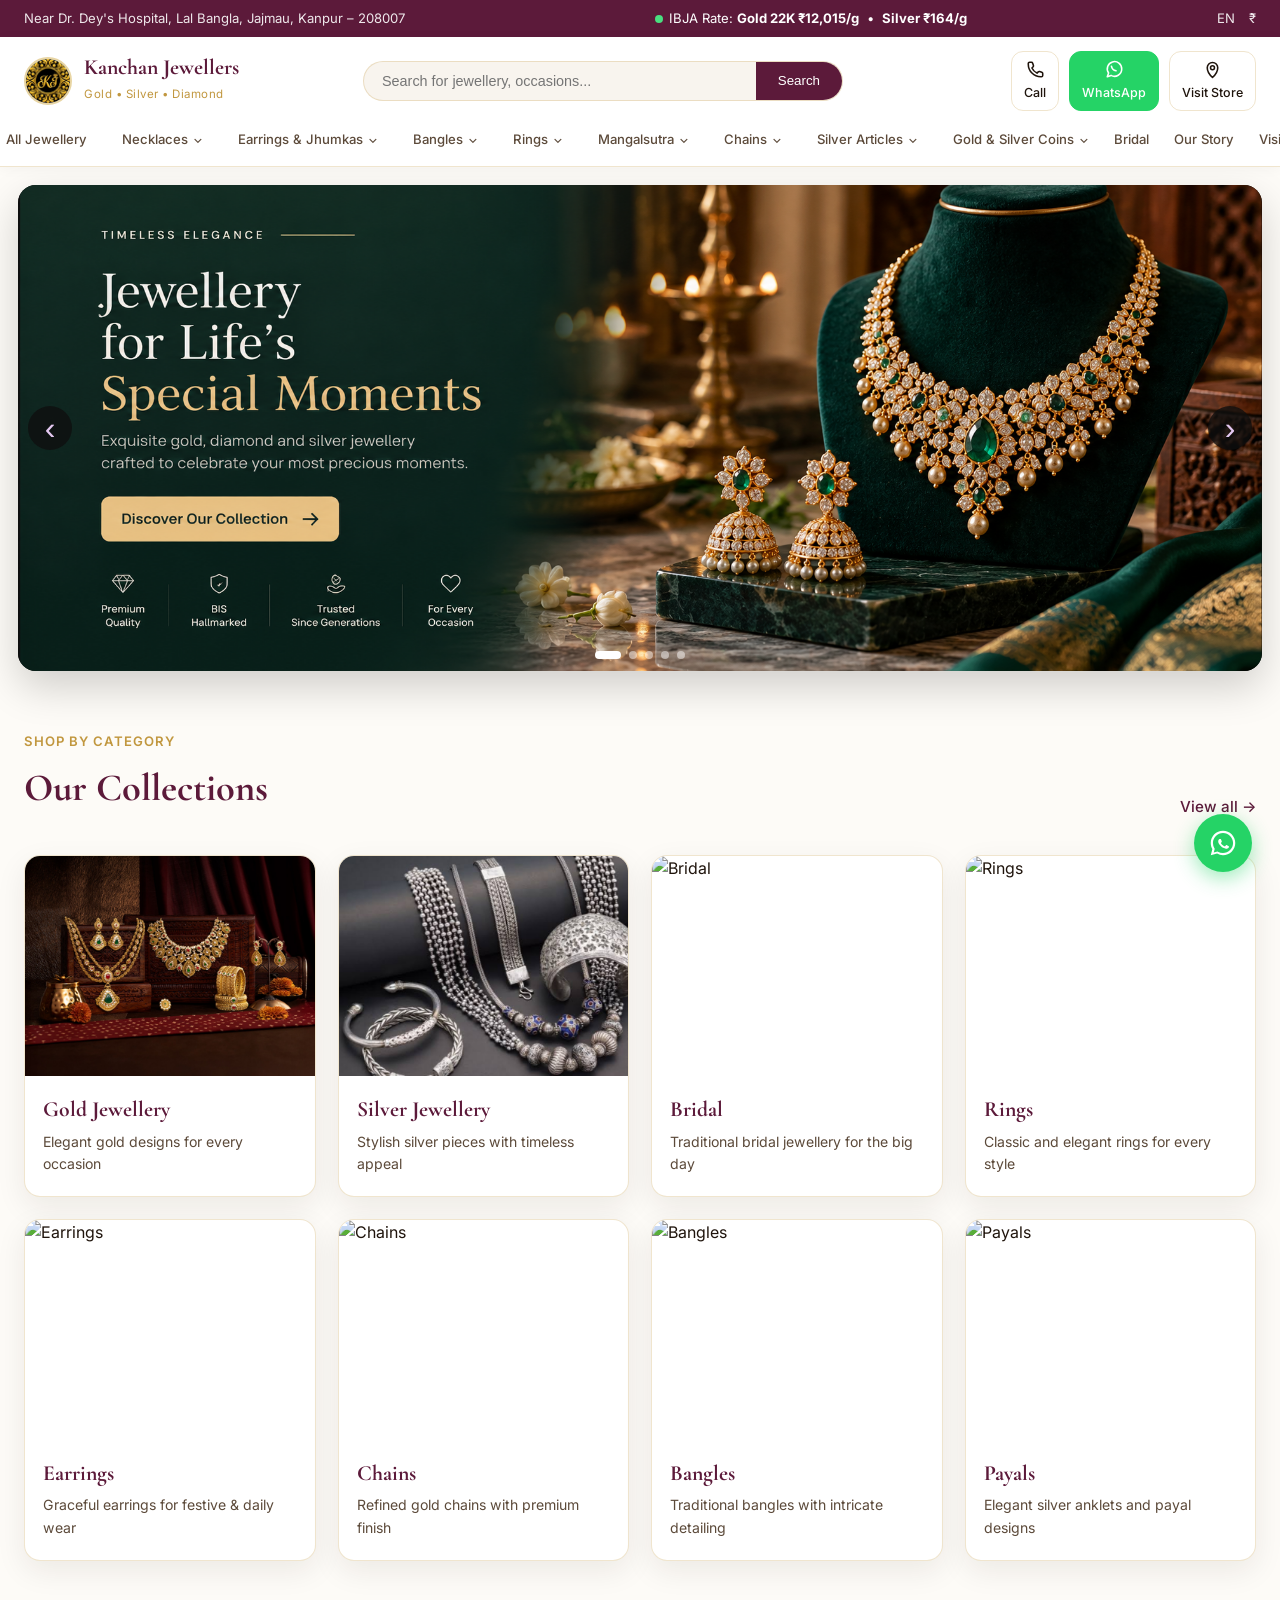
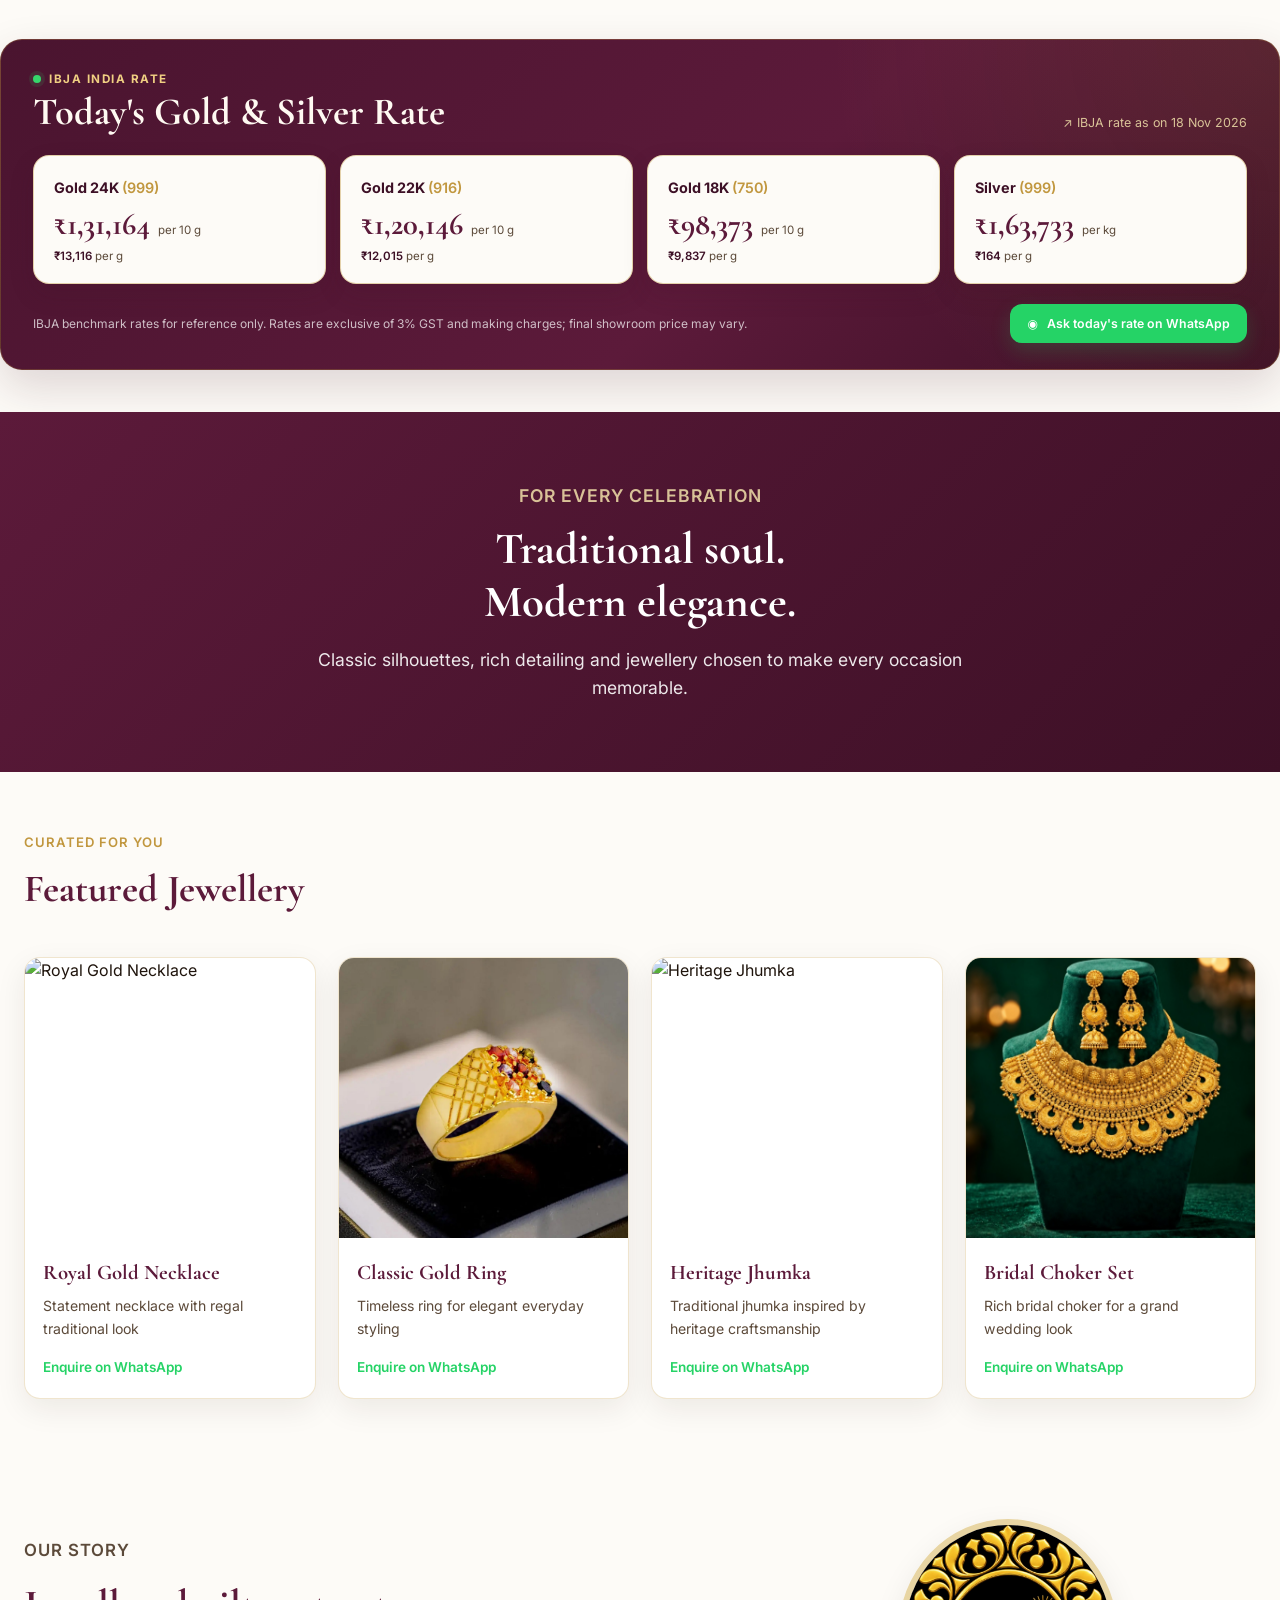
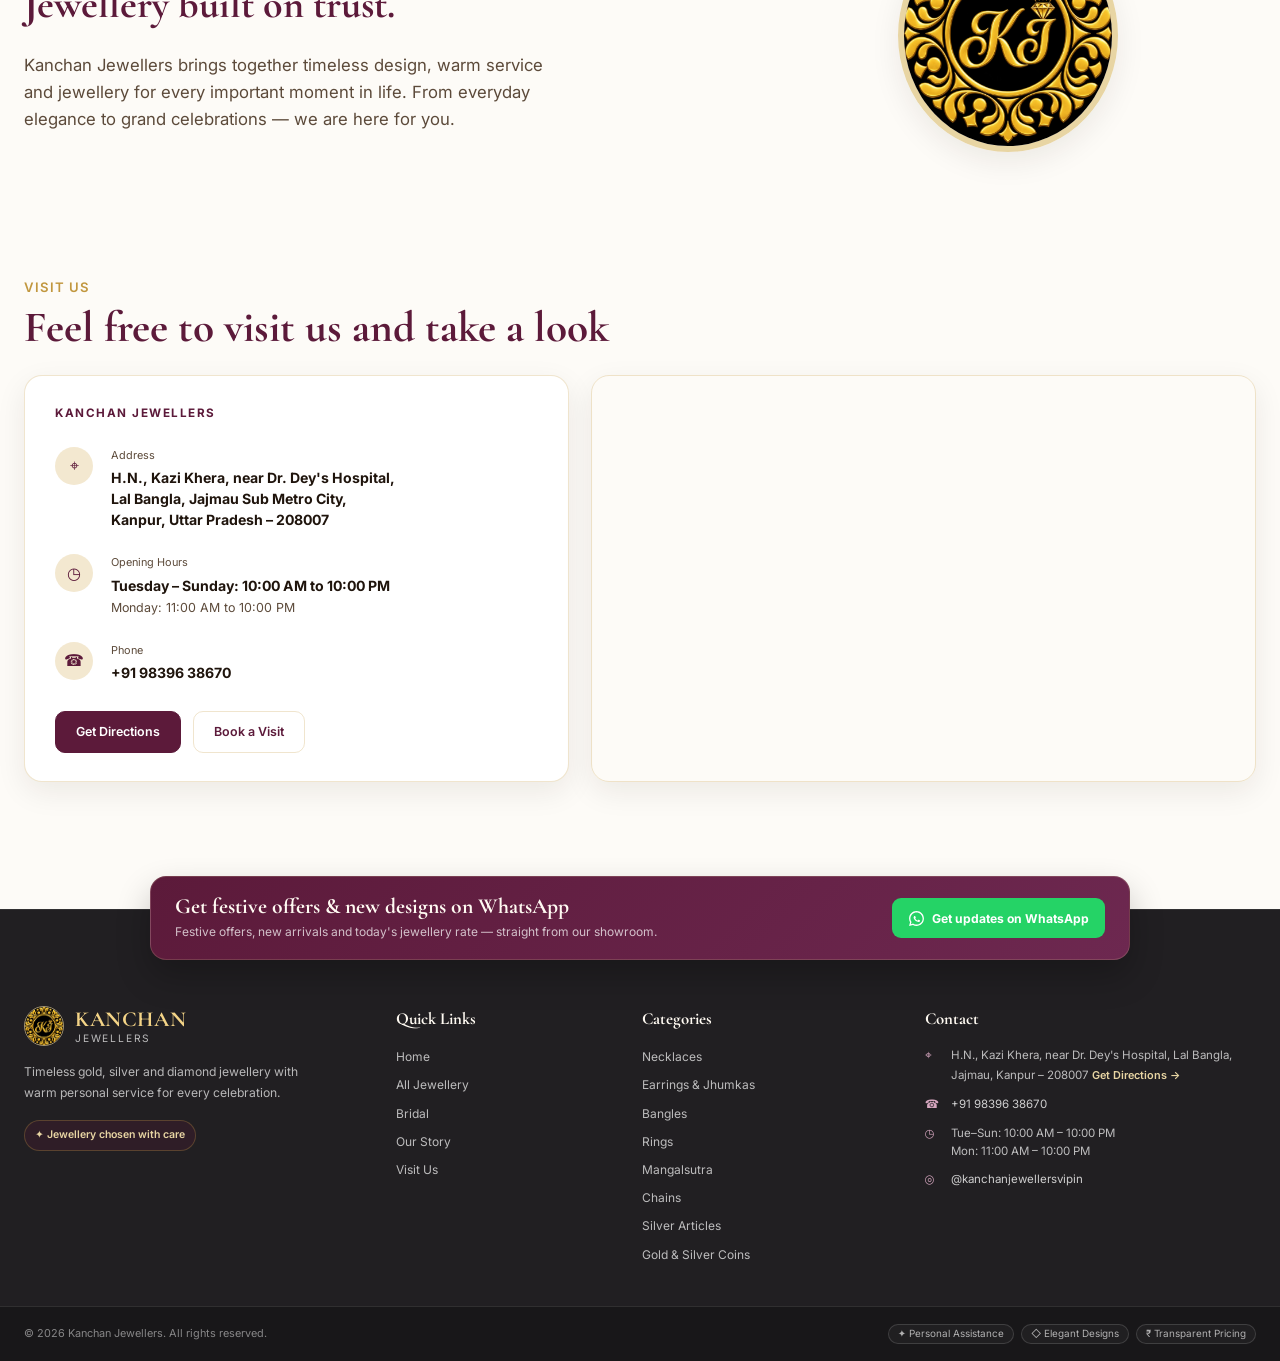
==== index.html @ b128cd03 "Update IBJA jewellery rates" ====
<!doctype html>
<html lang="en">
<head>
  <meta charset="UTF-8" />
  <meta name="viewport" content="width=device-width, initial-scale=1.0" />
  <meta name="description" content="Kanchan Jewellers — Gold, Silver and Diamond jewellery in Kanpur. Trusted jewellery for weddings, celebrations and everyday elegance." />
  <title>Kanchan Jewellers | Gold • Silver • Diamond</title>
  <link rel="preconnect" href="https://fonts.googleapis.com">
  <link rel="preconnect" href="https://fonts.gstatic.com" crossorigin>
  <link href="https://fonts.googleapis.com/css2?family=Cormorant+Garamond:wght@500;600;700&family=Inter:wght@400;500;600&display=swap" rel="stylesheet">
  <link rel="stylesheet" href="styles.css" />

  <!-- Rich desktop dropdown + mobile accordion navigation -->
  <style>
    .main-nav {
      align-items: center;
      overflow: visible;
    }

    .nav-item {
      position: relative;
    }

    .nav-link {
      appearance: none;
      border: 0;
      background: transparent;
      color: var(--text-light);
      font: inherit;
      margin-left: 10px;
      font-weight: 500;
      cursor: pointer;
      padding: 4px 0;
      display: inline-flex;
      align-items: center;
      gap: 5px;
      transition: var(--transition);
      white-space: nowrap;
    }

    .nav-link:hover,
    .nav-link:focus-visible,
    .has-dropdown:hover > .nav-link,
    .has-dropdown:focus-within > .nav-link {
      color: var(--primary);
    }

    .chevron {
      font-size: 0.78rem;
      line-height: 1;
      transition: transform 0.22s ease;
    }

    .has-dropdown:hover .chevron,
    .has-dropdown:focus-within .chevron,
    .has-dropdown.open .chevron {
      transform: rotate(180deg);
    }

    .dropdown-menu {
      position: absolute;
      top: calc(100% + 12px);
      left: 50%;
      transform: translate(-50%, 8px);
      min-width: 330px;
      background: #fff;
      border: 1px solid var(--border);
      border-radius: 14px;
      box-shadow: 0 18px 45px rgba(33, 20, 8, 0.16);
      padding: 10px;
      display: grid;
      grid-template-columns: repeat(2, minmax(130px, 1fr));
      gap: 4px;
      opacity: 0;
      visibility: hidden;
      pointer-events: none;
      z-index: 300;
      transition: opacity 0.2s ease, transform 0.2s ease, visibility 0.2s ease;
    }

    .dropdown-menu::before {
      content: '';
      position: absolute;
      top: -7px;
      left: 50%;
      width: 13px;
      height: 13px;
      background: #fff;
      border-left: 1px solid var(--border);
      border-top: 1px solid var(--border);
      transform: translateX(-50%) rotate(45deg);
    }

    .has-dropdown:hover > .dropdown-menu,
    .has-dropdown:focus-within > .dropdown-menu,
    .has-dropdown.open > .dropdown-menu {
      opacity: 1;
      visibility: visible;
      pointer-events: auto;
      transform: translate(-50%, 0);
    }

    .dropdown-menu a {
      position: relative;
      z-index: 1;
      padding: 10px 12px;
      border-radius: 9px;
      color: var(--text-light);
      font-size: 0.86rem;
      line-height: 1.25;
      transition: var(--transition);
    }

    .dropdown-menu a::after {
      display: none !important;
    }

    .dropdown-menu a:hover,
    .dropdown-menu a:focus-visible {
      color: var(--primary);
      background: #f8f4ee;
    }

    .dropdown-menu .menu-heading {
      grid-column: 1 / -1;
      padding: 7px 12px 8px;
      margin-bottom: 3px;
      border-bottom: 1px solid var(--border);
      font-family: 'Cormorant Garamond', serif;
      font-size: 1.08rem;
      font-weight: 700;
      color: var(--primary);
    }

    .dropdown-menu.shop-by-menu {
      min-width: 390px;
      grid-template-columns: repeat(3, minmax(105px, 1fr));
    }

    /* Shared jewellery mega menu: same design/content as Earrings & Jhumkas for now */
    .jewellery-mega-menu {
      width: min(820px, calc(100vw - 40px));
      min-width: 720px;
      grid-template-columns: 1fr;
      padding: 0;
      overflow: hidden;
    }

    .jewellery-mega-menu .category-section {
      width: 100%;
      background: #fff;
    }

    .jewellery-mega-menu .category-container {
      display: grid;
      grid-template-columns: 0.8fr 1.35fr 1fr;
      gap: 20px;
      padding: 22px;
    }

    .jewellery-mega-menu .section-title {
      font-size: 0.76rem;
      letter-spacing: 0.8px;
      color: var(--gold);
      margin-bottom: 12px;
    }

    .jewellery-mega-menu .shop-by-occasion ul {
      list-style: none;
      display: grid;
      gap: 5px;
    }

    .jewellery-mega-menu .shop-by-occasion a {
      display: block;
      padding: 7px 9px;
    }

    .jewellery-mega-menu .popular-items {
      display: grid;
      grid-template-columns: repeat(2, minmax(0, 1fr));
      gap: 10px;
      align-content: start;
    }

    .jewellery-mega-menu .popular-items .section-title {
      grid-column: 1 / -1;
    }

    .jewellery-mega-menu .popular-item {
      display: grid;
      grid-template-columns: 54px 1fr;
      gap: 9px;
      align-items: center;
      padding: 8px;
      border: 1px solid var(--border);
      border-radius: 10px;
      background: #fffdf9;
    }

    .jewellery-mega-menu .popular-item img {
      width: 54px;
      height: 54px;
      object-fit: cover;
      border-radius: 8px;
    }

    .jewellery-mega-menu .popular-item h4 {
      color: var(--primary);
      font-size: 0.84rem;
      line-height: 1.2;
    }

    .jewellery-mega-menu .popular-item span {
      color: var(--text-light);
      font-size: 0.72rem;
    }

    .jewellery-mega-menu .featured-product {
      display: flex;
      flex-direction: column;
      gap: 10px;
      min-width: 0;
    }

    .jewellery-mega-menu .featured-product img {
      width: 100%;
      height: 175px;
      object-fit: cover;
      border-radius: 10px;
    }

    .jewellery-mega-menu .view-all-btn {
      display: block;
      text-align: center;
      background: var(--primary);
      color: #fff;
      padding: 10px 12px;
      border-radius: 9px;
      font-weight: 600;
    }

    .jewellery-mega-menu .view-all-btn:hover {
      background: var(--primary-dark);
      color: #fff;
    }

    @media (max-width: 768px) {
      .main-nav {
        align-items: stretch;
      }

      .nav-item {
        width: 100%;
      }

      .nav-link {
        width: 100%;
        justify-content: space-between;
        padding: 7px 0;
      }

      .dropdown-menu,
      .dropdown-menu.shop-by-menu,
      .dropdown-menu.jewellery-mega-menu {
        position: static;
        min-width: 0;
        width: 100%;
        transform: none;
        display: none;
        grid-template-columns: repeat(2, minmax(0, 1fr));
        opacity: 1;
        visibility: visible;
        pointer-events: auto;
        margin-top: 5px;
        padding: 8px;
        border-radius: 10px;
        box-shadow: none;
        background: #f8f4ee;
        overflow: visible;
      }

      .dropdown-menu::before {
        display: none;
      }

      .has-dropdown:hover > .dropdown-menu,
      .has-dropdown:focus-within > .dropdown-menu {
        display: none;
        transform: none;
      }

      .has-dropdown.open > .dropdown-menu,
      .has-dropdown.open:hover > .dropdown-menu,
      .has-dropdown.open:focus-within > .dropdown-menu {
        display: grid;
      }

      .dropdown-menu .menu-heading {
        background: transparent;
        padding-left: 9px;
      }

      .dropdown-menu a {
        padding: 9px;
      }

      .jewellery-mega-menu .category-container {
        grid-template-columns: 1fr;
        padding: 10px;
      }

      .jewellery-mega-menu .popular-items {
        grid-template-columns: repeat(2, minmax(0, 1fr));
      }
    }

    @media (max-width: 480px) {
      .dropdown-menu,
      .dropdown-menu.shop-by-menu,
      .dropdown-menu.jewellery-mega-menu {
        grid-template-columns: 1fr;
      }

      .jewellery-mega-menu .popular-items {
        grid-template-columns: 1fr;
      }
    }

    html {
      scroll-behavior: smooth;
    }

    .top-rate-link {
      color: inherit;
      text-decoration: none;
      cursor: pointer;
    }

    .top-rate-link:hover,
    .top-rate-link:focus-visible {
      text-decoration: underline;
      text-underline-offset: 3px;
    }

    #ibjaRates {
      scroll-margin-top: 110px;
    }

  </style>
</head>
<body id="top">

  <!-- Top Bar -->
  <div class="top-bar">
    <div class="top-bar-inner">
      <div class="location">
        <a href="https://maps.google.com/maps?q=H.N%2C%2BKazi%2BKhera%2C%2Bnear%2BDr.%2BDey's%2BHospital%2C%2BLal%2BBangla%2C%2BJajmau%2BSub%2BMetro%2BCity%2C%2BKanpur%2C%2BUttar%2BPradesh%2B208007%2C%2BIndia&sll=26.419236275641314,80.38961693644524" target="_blank" rel="noopener" aria-label="Open Kanchan Jewellers location in Google Maps">Near Dr. Dey's Hospital, Lal Bangla, Jajmau, Kanpur – 208007</a>
      </div>
      <div class="rates">
        <span class="rate-dot"></span>
        <a class="top-rate-link" href="#ibjaRates" aria-label="View full IBJA gold and silver rates">IBJA Rate: <strong>Gold 22K ₹12,015/g</strong> &nbsp;•&nbsp; <strong>Silver ₹164/g</strong></a>
      </div>
      <div class="top-right">
        <span>EN</span>
        <span>₹</span>
      </div>
    </div>
  </div>

  <!-- Header -->
  <header class="site-header">
    <div class="header-inner">
      <a class="brand" href="#top">
        <img src="logo-kj.jpg" alt="Kanchan Jewellers" class="brand-logo">
        <div class="brand-text">
          <strong>Kanchan Jewellers</strong>
          <small>Gold • Silver • Diamond</small>
        </div>
      </a>

      <div class="search-box">
        <input type="text" placeholder="Search for jewellery, occasions...">
        <button>Search</button>
      </div>

      <div class="header-actions">
        <a href="tel:+919839638670" class="action-btn" aria-label="Call Kanchan Jewellers">
          <svg class="action-svg" viewBox="0 0 24 24" fill="none" stroke="currentColor" stroke-width="1.8" aria-hidden="true">
            <path stroke-linecap="round" stroke-linejoin="round" d="M3.75 5.25c0-.83.67-1.5 1.5-1.5h2.09c.65 0 1.23.42 1.43 1.04l.86 2.57c.17.51.05 1.07-.32 1.46l-1.4 1.47a12.02 12.02 0 0 0 5.8 5.8l1.47-1.4c.39-.37.95-.49 1.46-.32l2.57.86c.62.2 1.04.78 1.04 1.43v2.09c0 .83-.67 1.5-1.5 1.5h-.75C10.13 20.25 3.75 13.87 3.75 6v-.75Z"/>
          </svg>
          <span>Call</span>
        </a>

        <a href="https://wa.me/919839638670" target="_blank" rel="noopener" class="action-btn whatsapp" aria-label="WhatsApp Kanchan Jewellers">
          <svg class="action-svg" viewBox="0 0 24 24" fill="none" stroke="currentColor" stroke-width="1.8" aria-hidden="true">
            <path stroke-linecap="round" stroke-linejoin="round" d="M20.25 11.5a8.25 8.25 0 0 1-12.2 7.25L3.75 20.25l1.5-4.3A8.25 8.25 0 1 1 20.25 11.5Z"/>
            <path stroke-linecap="round" stroke-linejoin="round" d="M8.5 8.25c.45 2.9 2.35 4.8 5.25 5.25"/>
          </svg>
          <span>WhatsApp</span>
        </a>

        <a href="contact.html" class="action-btn" aria-label="Visit Kanchan Jewellers store">
          <svg class="action-svg" viewBox="0 0 24 24" fill="none" stroke="currentColor" stroke-width="1.8" aria-hidden="true">
            <path stroke-linecap="round" stroke-linejoin="round" d="M12 21s6-5.05 6-11a6 6 0 1 0-12 0c0 5.95 6 11 6 11Z"/>
            <circle cx="12" cy="10" r="2.25"/>
          </svg>
          <span>Visit Store</span>
        </a>
      </div>

      <button class="menu-btn" id="menuBtn" aria-label="Open navigation" aria-expanded="false">☰</button>
    </div>

    <!-- Jewellery Navigation -->
    <nav class="main-nav" id="navMenu" aria-label="Main navigation">
      <a class="nav-direct" href="#collections">All Jewellery</a>

      <div class="nav-item has-dropdown mega-dropdown">
        <button class="nav-link dropdown-toggle" type="button" aria-expanded="false">
          Necklaces <span class="chevron">⌄</span>
        </button>
        <div class="dropdown-menu jewellery-mega-menu">
          <!-- ===== JEWELLERY MEGA MENU ===== -->
          <section class="category-section" aria-label="Necklaces">
            <div class="category-container">
              <!-- LEFT: Shop by Occasion -->
              <div class="shop-by-occasion">
                <h3 class="section-title">SHOP BY OCCASION</h3>
                <ul>
                  <li><a href="#collections">Wedding</a></li>
                  <li><a href="#collections">Dhanteras &amp; Diwali</a></li>
                  <li><a href="#collections">Karva Chauth</a></li>
                  <li><a href="#collections">Raksha Bandhan</a></li>
                  <li><a href="#collections">Daily Wear</a></li>
                  <li><a href="#collections">Gifting</a></li>
                </ul>
              </div>

              <!-- CENTER: Popular Items -->
              <div class="popular-items">
                <h3 class="section-title">POPULAR</h3>

                <div class="popular-item">
                  <img src="/images/Necklace/rajwadi.webp" onerror="this.onerror=null;this.src='https://images.pexels.com/photos/35137273/pexels-photo-35137273.jpeg?auto=compress&amp;cs=tinysrgb&amp;w=300';" alt="Rajwadi Necklace Set" loading="lazy" decoding="async">
                  <div class="item-info">
                    <h4>Rajwadi Necklace Set</h4>
                    <span>22K · 55 g</span>
                  </div>
                </div>

                <div class="popular-item">
                  <img src="/images/Necklace/kundanpearlchoker.webp" onerror="this.onerror=null;this.src='gold-jewellery.jpg';" alt="Kundan Pearl Choker" loading="lazy" decoding="async">
                  <div class="item-info">
                    <h4>Kundan Pearl Choker</h4>
                    <span>22K · 72 g</span>
                  </div>
                </div>

                <div class="popular-item">
                  <img src="/images/Necklace/templechoker.webp" onerror="this.onerror=null;this.src='classic-gold-ring.jpg';" alt="Temple Choker" loading="lazy" decoding="async">
                  <div class="item-info">
                    <h4>Temple Choker</h4>
                    <span>22K · 65 g</span>
                  </div>
                </div>

                <div class="popular-item">
                  <img src="/images/Necklace/longranihar.webp" onerror="this.onerror=null;this.src='gold-jewellery.jpg';" alt="Long Rani Har" loading="lazy" decoding="async">
                  <div class="item-info">
                    <h4>Long Rani Har</h4>
                    <span>22K · 91 g</span>
                  </div>
                </div>
              </div>

              <!-- RIGHT: Featured Image -->
              <div class="featured-product">
                <img src="/images/Necklace/rajwadi.webp" onerror="this.onerror=null;this.src='https://images.pexels.com/photos/35137273/pexels-photo-35137273.jpeg?auto=compress&amp;cs=tinysrgb&amp;w=600';" alt="Featured Necklaces" loading="lazy" decoding="async">
                <a href="#collections" class="view-all-btn">View all Necklaces</a>
              </div>
            </div>
          </section>
        </div>
      </div>

      <div class="nav-item has-dropdown mega-dropdown">
        <button class="nav-link dropdown-toggle" type="button" aria-expanded="false">
          Earrings &amp; Jhumkas <span class="chevron">⌄</span>
        </button>
        <div class="dropdown-menu jewellery-mega-menu">
          <!-- ===== JEWELLERY MEGA MENU ===== -->
          <section class="category-section" aria-label="Earrings and Jhumkas">
            <div class="category-container">
              <!-- LEFT: Shop by Occasion -->
              <div class="shop-by-occasion">
                <h3 class="section-title">SHOP BY OCCASION</h3>
                <ul>
                  <li><a href="#collections">Wedding</a></li>
                  <li><a href="#collections">Dhanteras &amp; Diwali</a></li>
                  <li><a href="#collections">Karva Chauth</a></li>
                  <li><a href="#collections">Raksha Bandhan</a></li>
                  <li><a href="#collections">Daily Wear</a></li>
                  <li><a href="#collections">Gifting</a></li>
                </ul>
              </div>

              <!-- CENTER: Popular Items -->
              <div class="popular-items">
                <h3 class="section-title">POPULAR</h3>

                <div class="popular-item">
                  <img src="/images/earrings/rubyjhumka.webp" onerror="this.onerror=null;this.src='https://images.pexels.com/photos/35137273/pexels-photo-35137273.jpeg?auto=compress&amp;cs=tinysrgb&amp;w=300';" alt="Ruby Jhumka" loading="lazy" decoding="async">
                  <div class="item-info">
                    <h4>Ruby Jhumka</h4>
                    <span>22K · 14.6 g</span>
                  </div>
                </div>

                <div class="popular-item">
                  <img src="/images/earrings/chandbali.webp" onerror="this.onerror=null;this.src='gold-jewellery.jpg';" alt="Chandbali Earrings" loading="lazy" decoding="async">
                  <div class="item-info">
                    <h4>Chandbali Earrings</h4>
                    <span>22K · 12.4 g</span>
                  </div>
                </div>

                <div class="popular-item">
                  <img src="/images/earrings/pearl.webp" onerror="this.onerror=null;this.src='classic-gold-ring.jpg';" alt="Pearl Studs" loading="lazy" decoding="async">
                  <div class="item-info">
                    <h4>Pearl Studs</h4>
                    <span>18K · 3.8 g</span>
                  </div>
                </div>

                <div class="popular-item">
                  <img src="/images/earrings/danglers.webp" onerror="this.onerror=null;this.src='gold-jewellery.jpg';" alt="Gold Danglers" loading="lazy" decoding="async">
                  <div class="item-info">
                    <h4>Gold Danglers</h4>
                    <span>22K · 9.1 g</span>
                  </div>
                </div>
              </div>

              <!-- RIGHT: Featured Image -->
              <div class="featured-product">
                <img src="/images/earrings/rubyjhumka.webp" onerror="this.onerror=null;this.src='https://images.pexels.com/photos/35137273/pexels-photo-35137273.jpeg?auto=compress&amp;cs=tinysrgb&amp;w=600';" alt="Featured Jhumkas" loading="lazy" decoding="async">
                <a href="#collections" class="view-all-btn">View all Earrings &amp; Jhumkas</a>
              </div>
            </div>
          </section>
        </div>
      </div>

      <div class="nav-item has-dropdown mega-dropdown">
        <button class="nav-link dropdown-toggle" type="button" aria-expanded="false">
          Bangles <span class="chevron">⌄</span>
        </button>
        <div class="dropdown-menu jewellery-mega-menu">
          <!-- ===== JEWELLERY MEGA MENU ===== -->
          <section class="category-section" aria-label="Bangles">
            <div class="category-container">
              <!-- LEFT: Shop by Occasion -->
              <div class="shop-by-occasion">
                <h3 class="section-title">SHOP BY OCCASION</h3>
                <ul>
                  <li><a href="#collections">Wedding</a></li>
                  <li><a href="#collections">Dhanteras &amp; Diwali</a></li>
                  <li><a href="#collections">Karva Chauth</a></li>
                  <li><a href="#collections">Raksha Bandhan</a></li>
                  <li><a href="#collections">Daily Wear</a></li>
                  <li><a href="#collections">Gifting</a></li>
                </ul>
              </div>

              <!-- CENTER: Popular Items -->
              <div class="popular-items">
                <h3 class="section-title">POPULAR</h3>

                <div class="popular-item">
                  <img src="/images/bangles/kada.webp" onerror="this.onerror=null;this.src='https://images.pexels.com/photos/35137273/pexels-photo-35137273.jpeg?auto=compress&amp;cs=tinysrgb&amp;w=300';" alt="Antique Kada (Pair)" loading="lazy" decoding="async">
                  <div class="item-info">
                    <h4>Antique Kada (Pair)</h4>
                    <span>22K · 46 g</span>
                  </div>
                </div>

                <div class="popular-item">
                  <img src="/images/bangles/bangles.webp" onerror="this.onerror=null;this.src='gold-jewellery.jpg';" alt="Daily Bangles (Set of 4)" loading="lazy" decoding="async">
                  <div class="item-info">
                    <h4>Daily Bangles (Set of 4)</h4>
                    <span>22K · 36 g</span>
                  </div>
                </div>

                <div class="popular-item">
                  <img src="/images/bangles/chuda.webp" onerror="this.onerror=null;this.src='classic-gold-ring.jpg';" alt="Bridal Chuda Set" loading="lazy" decoding="async">
                  <div class="item-info">
                    <h4>Bridal Chuda Set</h4>
                    <span>22K · 60 g</span>
                  </div>
                </div>
              </div>

                
              <!-- RIGHT: Featured Image -->
              <div class="featured-product">
                <img src="/images/bangles/kada.webp" onerror="this.onerror=null;this.src='https://images.pexels.com/photos/35137273/pexels-photo-35137273.jpeg?auto=compress&amp;cs=tinysrgb&amp;w=600';" alt="Featured Bangles" loading="lazy" decoding="async">
                <a href="#collections" class="view-all-btn">View all Bangles</a>
              </div>
            </div>
          </section>
        </div>
      </div>

      <div class="nav-item has-dropdown mega-dropdown">
        <button class="nav-link dropdown-toggle" type="button" aria-expanded="false">
          Rings <span class="chevron">⌄</span>
        </button>
        <div class="dropdown-menu jewellery-mega-menu">
          <!-- ===== JEWELLERY MEGA MENU ===== -->
          <section class="category-section" aria-label="Rings">
            <div class="category-container">
              <!-- LEFT: Shop by Occasion -->
              <div class="shop-by-occasion">
                <h3 class="section-title">SHOP BY OCCASION</h3>
                <ul>
                  <li><a href="#collections">Wedding</a></li>
                  <li><a href="#collections">Dhanteras &amp; Diwali</a></li>
                  <li><a href="#collections">Karva Chauth</a></li>
                  <li><a href="#collections">Raksha Bandhan</a></li>
                  <li><a href="#collections">Daily Wear</a></li>
                  <li><a href="#collections">Gifting</a></li>
                </ul>
              </div>

              <!-- CENTER: Popular Items -->
              <div class="popular-items">
                <h3 class="section-title">POPULAR</h3>

                <div class="popular-item">
                  <img src="/images/rings/solitaire.webp" onerror="this.onerror=null;this.src='https://images.pexels.com/photos/35137273/pexels-photo-35137273.jpeg?auto=compress&amp;cs=tinysrgb&amp;w=300';" alt="Solitaire-look Ring" loading="lazy" decoding="async">
                  <div class="item-info">
                    <h4>Solitaire-look Ring</h4>
                    <span>18K · 4.6 g</span>
                  </div>
                </div>

                <div class="popular-item">
                  <img src="/images/rings/manband.webp" onerror="this.onerror=null;this.src='gold-jewellery.jpg';" alt="Man's Band" loading="lazy" decoding="async">
                  <div class="item-info">
                    <h4>Man's Band</h4>
                    <span>22K · 6.4 g</span>
                  </div>
                </div>

                <div class="popular-item">
                  <img src="/images/rings/floral.webp" onerror="this.onerror=null;this.src='classic-gold-ring.jpg';" alt="Floral Cocktail Ring" loading="lazy" decoding="async">
                  <div class="item-info">
                    <h4>Floral Cocktail Ring</h4>
                    <span>22K · 5.8 g</span>
                  </div>
                </div>
              </div>

              <!-- RIGHT: Featured Image -->
              <div class="featured-product">
                <img src="/images/rings/floral.webp" onerror="this.onerror=null;this.src='https://images.pexels.com/photos/35137273/pexels-photo-35137273.jpeg?auto=compress&amp;cs=tinysrgb&amp;w=600';" alt="Featured Rings" loading="lazy" decoding="async">
                <a href="#collections" class="view-all-btn">View all Rings</a>
              </div>
            </div>
          </section>
        </div>
      </div>

      <div class="nav-item has-dropdown mega-dropdown">
        <button class="nav-link dropdown-toggle" type="button" aria-expanded="false">
          Mangalsutra <span class="chevron">⌄</span>
        </button>
        <div class="dropdown-menu jewellery-mega-menu">
          <!-- ===== JEWELLERY MEGA MENU ===== -->
          <section class="category-section" aria-label="Mangalsutra">
            <div class="category-container">
              <!-- LEFT: Shop by Occasion -->
              <div class="shop-by-occasion">
                <h3 class="section-title">SHOP BY OCCASION</h3>
                <ul>
                  <li><a href="#collections">Wedding</a></li>
                  <li><a href="#collections">Dhanteras &amp; Diwali</a></li>
                  <li><a href="#collections">Karva Chauth</a></li>
                  <li><a href="#collections">Raksha Bandhan</a></li>
                  <li><a href="#collections">Daily Wear</a></li>
                  <li><a href="#collections">Gifting</a></li>
                </ul>
              </div>

              <!-- CENTER: Popular Items -->
              <div class="popular-items">
                <h3 class="section-title">POPULAR</h3>

                <div class="popular-item">
                  <img src="/images/Mangalsutra/classic.webp" onerror="this.onerror=null;this.src='https://images.pexels.com/photos/35137273/pexels-photo-35137273.jpeg?auto=compress&amp;cs=tinysrgb&amp;w=300';" alt="Classic Mangalsutra" loading="lazy" decoding="async">
                  <div class="item-info">
                    <h4>Classic Mangalsutra</h4>
                    <span>22K · 26 g</span>
                  </div>
                </div>

                <div class="popular-item">
                  <img src="/images/Mangalsutra/short.webp" onerror="this.onerror=null;this.src='gold-jewellery.jpg';" alt="Short Mangalsutra" loading="lazy" decoding="async">
                  <div class="item-info">
                    <h4>Short Mangalsutra</h4>
                    <span>18K · 7.4 g</span>
                  </div>
                </div>
              </div>

              <!-- RIGHT: Featured Image -->
              <div class="featured-product">
                <img src="/images/Mangalsutra/classic.webp" onerror="this.onerror=null;this.src='https://images.pexels.com/photos/35137273/pexels-photo-35137273.jpeg?auto=compress&amp;cs=tinysrgb&amp;w=600';" alt="Featured Mangalsutra" loading="lazy" decoding="async">
                <a href="#collections" class="view-all-btn">View all Mangalsutra</a>
              </div>
            </div>
          </section>
        </div>
      </div>

      <div class="nav-item has-dropdown mega-dropdown">
        <button class="nav-link dropdown-toggle" type="button" aria-expanded="false">
          Chains <span class="chevron">⌄</span>
        </button>
        <div class="dropdown-menu jewellery-mega-menu">
          <!-- ===== JEWELLERY MEGA MENU ===== -->
          <section class="category-section" aria-label="Chains">
            <div class="category-container">
              <!-- LEFT: Shop by Occasion -->
              <div class="shop-by-occasion">
                <h3 class="section-title">SHOP BY OCCASION</h3>
                <ul>
                  <li><a href="#collections">Wedding</a></li>
                  <li><a href="#collections">Dhanteras &amp; Diwali</a></li>
                  <li><a href="#collections">Karva Chauth</a></li>
                  <li><a href="#collections">Raksha Bandhan</a></li>
                  <li><a href="#collections">Daily Wear</a></li>
                  <li><a href="#collections">Gifting</a></li>
                </ul>
              </div>

              <!-- CENTER: Popular Items -->
              <div class="popular-items">
                <h3 class="section-title">POPULAR</h3>

                <div class="popular-item">
                  <img src="/images/Chains/rope.webp" onerror="this.onerror=null;this.src='https://images.pexels.com/photos/35137273/pexels-photo-35137273.jpeg?auto=compress&amp;cs=tinysrgb&amp;w=300';" alt="Rope Chain" loading="lazy" decoding="async">
                  <div class="item-info">
                    <h4>Rope Chain</h4>
                    <span>22K · 16 g</span>
                  </div>
                </div>

                <div class="popular-item">
                  <img src="/images/Chains/fancy.webp" onerror="this.onerror=null;this.src='gold-jewellery.jpg';" alt="Fancy Link Chain" loading="lazy" decoding="async">
                  <div class="item-info">
                    <h4>Fancy Link Chain</h4>
                    <span>22K · 12.4 g</span>
                  </div>
                </div>
              </div>

              <!-- RIGHT: Featured Image -->
              <div class="featured-product">
                <img src="/images/Chains/fancy.webp" onerror="this.onerror=null;this.src='https://images.pexels.com/photos/35137273/pexels-photo-35137273.jpeg?auto=compress&amp;cs=tinysrgb&amp;w=600';" alt="Featured Chains" loading="lazy" decoding="async">
                <a href="#collections" class="view-all-btn">View all Chains</a>
              </div>
            </div>
          </section>
        </div>
      </div>

      <div class="nav-item has-dropdown mega-dropdown">
        <button class="nav-link dropdown-toggle" type="button" aria-expanded="false">
          Silver Articles <span class="chevron">⌄</span>
        </button>
        <div class="dropdown-menu jewellery-mega-menu">
          <!-- ===== JEWELLERY MEGA MENU ===== -->
          <section class="category-section" aria-label="Silver Articles">
            <div class="category-container">
              <!-- LEFT: Shop by Occasion -->
              <div class="shop-by-occasion">
                <h3 class="section-title">SHOP BY OCCASION</h3>
                <ul>
                  <li><a href="#collections">Wedding</a></li>
                  <li><a href="#collections">Dhanteras &amp; Diwali</a></li>
                  <li><a href="#collections">Karva Chauth</a></li>
                  <li><a href="#collections">Raksha Bandhan</a></li>
                  <li><a href="#collections">Daily Wear</a></li>
                  <li><a href="#collections">Gifting</a></li>
                </ul>
              </div>

              <!-- CENTER: Popular Items -->
              <div class="popular-items">
                <h3 class="section-title">POPULAR</h3>

                <div class="popular-item">
                  <img src="/images/Silver-article/silverpayal.webp" onerror="this.onerror=null;this.src='https://images.pexels.com/photos/35137273/pexels-photo-35137273.jpeg?auto=compress&amp;cs=tinysrgb&amp;w=300';" alt="Silver Payal (Pair)" loading="lazy" decoding="async">
                  <div class="item-info">
                    <h4>Silver Payal (Pair)</h4>
                    <span>925 · 62 g</span>
                  </div>
                </div>

                <div class="popular-item">
                  <img src="/images/Silver-article/pooja.webp" onerror="this.onerror=null;this.src='gold-jewellery.jpg';" alt="Silver Pooja Thali" loading="lazy" decoding="async">
                  <div class="item-info">
                    <h4>Silver Pooja Thali</h4>
                    <span>925 · 265 g</span>
                  </div>
                </div>

                <div class="popular-item">
                  <img src="/images/Silver-article/lakshmi.webp" onerror="this.onerror=null;this.src='classic-gold-ring.jpg';" alt="Lakshmi Ganesh Idol" loading="lazy" decoding="async">
                  <div class="item-info">
                    <h4>Lakshmi Ganesh Idol</h4>
                    <span>925 · 160 g</span>
                  </div>
                </div>
              </div>

              <!-- RIGHT: Featured Image -->
              <div class="featured-product">
                <img src="/images/Silver-article/lakshmi.webp" onerror="this.onerror=null;this.src='https://images.pexels.com/photos/35137273/pexels-photo-35137273.jpeg?auto=compress&amp;cs=tinysrgb&amp;w=600';" alt="Featured Silver-article" loading="lazy" decoding="async">
                <a href="#collections" class="view-all-btn">View all Silver-article</a>
              </div>
            </div>
          </section>
        </div>
      </div>

      <div class="nav-item has-dropdown mega-dropdown">
        <button class="nav-link dropdown-toggle" type="button" aria-expanded="false">
          Gold &amp; Silver Coins <span class="chevron">⌄</span>
        </button>
        <div class="dropdown-menu jewellery-mega-menu">
          <!-- ===== JEWELLERY MEGA MENU ===== -->
          <section class="category-section" aria-label="Gold and Silver Coins">
            <div class="category-container">
              <!-- LEFT: Shop by Occasion -->
              <div class="shop-by-occasion">
                <h3 class="section-title">SHOP BY OCCASION</h3>
                <ul>
                  <li><a href="#collections">Wedding</a></li>
                  <li><a href="#collections">Dhanteras &amp; Diwali</a></li>
                  <li><a href="#collections">Karva Chauth</a></li>
                  <li><a href="#collections">Raksha Bandhan</a></li>
                  <li><a href="#collections">Daily Wear</a></li>
                  <li><a href="#collections">Gifting</a></li>
                </ul>
              </div>

              <!-- CENTER: Popular Items -->
              <div class="popular-items">
                <h3 class="section-title">POPULAR</h3>

                <div class="popular-item">
                  <img src="/images/Goldsilvercoins/gcoin.webp" onerror="this.onerror=null;this.src='https://images.pexels.com/photos/35137273/pexels-photo-35137273.jpeg?auto=compress&amp;cs=tinysrgb&amp;w=300';" alt="Gold Coin 10g" loading="lazy" decoding="async">
                  <div class="item-info">
                    <h4>Gold Coin 10g</h4>
                    <span>24K · 10 g</span>
                  </div>
                </div>

                <div class="popular-item">
                  <img src="/images/Goldsilvercoins/scoin.webp" onerror="this.onerror=null;this.src='gold-jewellery.jpg';" alt="Silver Coin 50g" loading="lazy" decoding="async">
                  <div class="item-info">
                    <h4>Silver Coin 50g</h4>
                    <span>925 · 50 g</span>
                  </div>
                </div>
              </div>

              <!-- RIGHT: Featured Image -->
              <div class="featured-product">
                <img src="/images/Goldsilvercoins/gcoin.webp" onerror="this.onerror=null;this.src='https://images.pexels.com/photos/35137273/pexels-photo-35137273.jpeg?auto=compress&amp;cs=tinysrgb&amp;w=600';" alt="Featured Coins" loading="lazy" decoding="async">
                <a href="#collections" class="view-all-btn">View all Gold &amp; Silver Coins</a>
              </div>
            </div>
          </section>
        </div>
      </div>

      <a class="nav-direct" href="#featured">Bridal</a>
      <a class="nav-direct" href="about.html">Our Story</a>
      <a class="nav-direct" href="contact.html">Visit Us</a>
      <a class="nav-direct" href="contact.html#enquiry">Enquiry</a>
    </nav>
  </header>

  <!-- ===== HOME PROMO CAROUSEL ===== -->
  <section class="home-carousel" id="homeCarousel" aria-label="Featured jewellery offers">
    <div class="home-carousel-track">
      <div class="home-carousel-slide active">
        <img src="carousel/banner-1.webp" alt="Jewellery for every story" fetchpriority="high" decoding="async">
        <a href="#collections" class="carousel-image-cta carousel-image-cta-1" aria-label="Open jewellery collections from banner 1"></a>
      </div>
      <div class="home-carousel-slide">
        <img src="carousel/banner-2.webp" alt="Moments shine brighter with gold" loading="lazy" decoding="async">
        <a href="#collections" class="carousel-image-cta carousel-image-cta-2" aria-label="Open jewellery collections from banner 2"></a>
      </div>
      <div class="home-carousel-slide">
        <img src="carousel/banner-3.webp" alt="Crafted for life's special moments" loading="lazy" decoding="async">
        <a href="#collections" class="carousel-image-cta carousel-image-cta-3" aria-label="Open jewellery collections from banner 3"></a>
      </div>
      <div class="home-carousel-slide">
        <img src="carousel/banner-4.webp" alt="Grace in every detail" loading="lazy" decoding="async">
        <a href="#collections" class="carousel-image-cta carousel-image-cta-4" aria-label="Open jewellery collections from banner 4"></a>
      </div>
      <div class="home-carousel-slide">
        <img src="carousel/banner-5.webp" alt="More than jewellery" loading="lazy" decoding="async">
        <a href="#collections" class="carousel-image-cta carousel-image-cta-5" aria-label="Open jewellery collections from banner 5"></a>
      </div>
    </div>

    <button class="home-carousel-arrow home-carousel-prev" type="button" aria-label="Previous banner">‹</button>
    <button class="home-carousel-arrow home-carousel-next" type="button" aria-label="Next banner">›</button>

    <div class="home-carousel-dots" aria-label="Choose banner">
      <button class="active" type="button" aria-label="Show banner 1"></button>
      <button type="button" aria-label="Show banner 2"></button>
      <button type="button" aria-label="Show banner 3"></button>
      <button type="button" aria-label="Show banner 4"></button>
      <button type="button" aria-label="Show banner 5"></button>
    </div>
  </section>


  <main>

    <!-- Shop by Category -->
    <section class="section" id="collections">
      <div class="section-head">
        <div>
          <p class="eyebrow">Shop by Category</p>
          <h2>Our Collections</h2>
        </div>
        <a href="#collections" class="view-all">View all →</a>
      </div>

      <div class="category-grid">
        <article class="category-card">
          <img src="gold-jewellery.jpg" alt="Gold Jewellery" loading="lazy" decoding="async">
          <div class="card-body">
            <h3>Gold Jewellery</h3>
            <p>Elegant gold designs for every occasion</p>
          </div>
        </article>

        <article class="category-card">
          <img src="silver-jewellery.jpg" alt="Silver Jewellery" loading="lazy" decoding="async">
          <div class="card-body">
            <h3>Silver Jewellery</h3>
            <p>Stylish silver pieces with timeless appeal</p>
          </div>
        </article>

        <article class="category-card">
          <img src="https://images.pexels.com/photos/32077588/pexels-photo-32077588.jpeg?auto=compress&cs=tinysrgb&w=900" alt="Bridal" loading="lazy" decoding="async">
          <div class="card-body">
            <h3>Bridal</h3>
            <p>Traditional bridal jewellery for the big day</p>
          </div>
        </article>

        <article class="category-card">
          <img src="https://images.pexels.com/photos/15871502/pexels-photo-15871502.jpeg?auto=compress&cs=tinysrgb&w=900" alt="Rings" loading="lazy" decoding="async">
          <div class="card-body">
            <h3>Rings</h3>
            <p>Classic and elegant rings for every style</p>
          </div>
        </article>

        <article class="category-card">
          <img src="https://images.pexels.com/photos/7419598/pexels-photo-7419598.jpeg?auto=compress&cs=tinysrgb&w=900" alt="Earrings" loading="lazy" decoding="async">
          <div class="card-body">
            <h3>Earrings</h3>
            <p>Graceful earrings for festive & daily wear</p>
          </div>
        </article>

        <article class="category-card">
          <img src="https://images.pexels.com/photos/14111400/pexels-photo-14111400.jpeg?auto=compress&cs=tinysrgb&w=900" alt="Chains" loading="lazy" decoding="async">
          <div class="card-body">
            <h3>Chains</h3>
            <p>Refined gold chains with premium finish</p>
          </div>
        </article>

        <article class="category-card">
          <img src="https://images.pexels.com/photos/37485307/pexels-photo-37485307.jpeg?auto=compress&cs=tinysrgb&w=900" alt="Bangles" loading="lazy" decoding="async">
          <div class="card-body">
            <h3>Bangles</h3>
            <p>Traditional bangles with intricate detailing</p>
          </div>
        </article>

        <article class="category-card">
          <img src="https://images.pexels.com/photos/7067962/pexels-photo-7067962.jpeg?auto=compress&cs=tinysrgb&w=900" alt="Payals" loading="lazy" decoding="async">
          <div class="card-body">
            <h3>Payals</h3>
            <p>Elegant silver anklets and payal designs</p>
          </div>
        </article>
      </div>
    </section>


    <!-- IBJA Gold & Silver Rates -->
    <section class="ibja-rates-section" id="ibjaRates" aria-labelledby="ibjaRatesTitle">
      <div class="ibja-rates-head">
        <div>
          <p class="ibja-kicker"><span class="ibja-live-dot"></span> IBJA INDIA RATE</p>
          <h2 id="ibjaRatesTitle">Today's Gold &amp; Silver Rate</h2>
        </div>
        <a class="ibja-source-link" href="https://ibjarates.com/" target="_blank" rel="noopener">
          ↗ IBJA rate as on <span id="ibja-rate-date">18 Nov 2026</span>
        </a>
      </div>

      <div class="ibja-rate-grid">
        <article class="ibja-rate-card" data-rate-key="gold999">
          <h3>Gold 24K <span>(999)</span></h3>
          <div class="ibja-main-rate"><strong id="ibja-gold999-main">₹1,31,164</strong><span>per 10 g</span></div>
          <p><span id="ibja-gold999-gram">₹13,116</span> per g</p>
        </article>

        <article class="ibja-rate-card" data-rate-key="gold916">
          <h3>Gold 22K <span>(916)</span></h3>
          <div class="ibja-main-rate"><strong id="ibja-gold916-main">₹1,20,146</strong><span>per 10 g</span></div>
          <p><span id="ibja-gold916-gram">₹12,015</span> per g</p>
        </article>

        <article class="ibja-rate-card" data-rate-key="gold750">
          <h3>Gold 18K <span>(750)</span></h3>
          <div class="ibja-main-rate"><strong id="ibja-gold750-main">₹98,373</strong><span>per 10 g</span></div>
          <p><span id="ibja-gold750-gram">₹9,837</span> per g</p>
        </article>

        <article class="ibja-rate-card silver" data-rate-key="silver999">
          <h3>Silver <span>(999)</span></h3>
          <div class="ibja-main-rate"><strong id="ibja-silver999-main">₹1,63,733</strong><span>per kg</span></div>
          <p><span id="ibja-silver999-gram">₹164</span> per g</p>
        </article>
      </div>

      <div class="ibja-rates-foot">
        <p>IBJA benchmark rates for reference only. Rates are exclusive of 3% GST and making charges; final showroom price may vary.</p>
        <a href="https://wa.me/919839638670?text=Hi%20Kanchan%20Jewellers%2C%20please%20share%20today%27s%20jewellery%20rate." target="_blank" rel="noopener" class="ibja-whatsapp-btn">◉ &nbsp; Ask today's rate on WhatsApp</a>
      </div>
    </section>

    <!-- Editorial Strip -->
    <section class="editorial">
      <div class="editorial-content">
        <p class="eyebrow light">For every celebration</p>
        <h2>Traditional soul.<br>Modern elegance.</h2>
        <p>Classic silhouettes, rich detailing and jewellery chosen to make every occasion memorable.</p>
      </div>
    </section>

    <!-- Featured -->
    <section class="section" id="featured">
      <div class="section-head">
        <div>
          <p class="eyebrow">Curated for you</p>
          <h2>Featured Jewellery</h2>
        </div>
      </div>

      <div class="product-grid">
        <article class="product-card">
          <img src="https://images.pexels.com/photos/5043048/pexels-photo-5043048.jpeg?auto=compress&cs=tinysrgb&w=900" alt="Royal Gold Necklace" loading="lazy" decoding="async">
          <div class="card-body">
            <h3>Royal Gold Necklace</h3>
            <p>Statement necklace with regal traditional look</p>
            <a href="https://wa.me/919839638670?text=Hi%2C%20I%20am%20interested%20in%20Royal%20Gold%20Necklace" class="enquire-btn" target="_blank" rel="noopener">Enquire on WhatsApp</a>
          </div>
        </article>

        <article class="product-card">
          <img src="classic-gold-ring.jpg" alt="Classic Gold Ring" loading="lazy" decoding="async">
          <div class="card-body">
            <h3>Classic Gold Ring</h3>
            <p>Timeless ring for elegant everyday styling</p>
            <a href="https://wa.me/919839638670?text=Hi%2C%20I%20am%20interested%20in%20Classic%20Gold%20Ring" class="enquire-btn" target="_blank" rel="noopener">Enquire on WhatsApp</a>
          </div>
        </article>

        <article class="product-card">
          <img src="https://images.pexels.com/photos/35137273/pexels-photo-35137273.jpeg?auto=compress&cs=tinysrgb&w=900" alt="Heritage Jhumka" loading="lazy" decoding="async">
          <div class="card-body">
            <h3>Heritage Jhumka</h3>
            <p>Traditional jhumka inspired by heritage craftsmanship</p>
            <a href="https://wa.me/919839638670?text=Hi%2C%20I%20am%20interested%20in%20Heritage%20Jhumka" class="enquire-btn" target="_blank" rel="noopener">Enquire on WhatsApp</a>
          </div>
        </article>

        <article class="product-card">
          <img src="bridal-choker-set.png" alt="Bridal Choker Set" loading="lazy" decoding="async">
          <div class="card-body">
            <h3>Bridal Choker Set</h3>
            <p>Rich bridal choker for a grand wedding look</p>
            <a href="https://wa.me/919839638670?text=Hi%2C%20I%20am%20interested%20in%20Bridal%20Choker%20Set" class="enquire-btn" target="_blank" rel="noopener">Enquire on WhatsApp</a>
          </div>
        </article>
      </div>
    </section>

    <!-- About -->
    <section class="section about" id="about">
      <div class="about-content">
        <p class="eyebrow">Our Story</p>
        <h2>Jewellery built on trust.</h2>
        <p>Kanchan Jewellers brings together timeless design, warm service and jewellery for every important moment in life. From everyday elegance to grand celebrations — we are here for you.</p>
      </div>
      <div class="about-logo">
        <img src="logo-kj.jpg" alt="Kanchan Jewellers" loading="lazy" decoding="async">
      </div>
    </section>

    <!-- Contact -->
    <section class="visit-section" id="contact">
      <div class="visit-heading">
        <p class="eyebrow">Visit Us</p>
        <h2>Feel free to visit us and take a look</h2>
      </div>

      <div class="visit-grid">
        <!--LEFT CARD-->
        <div class = "visit-card">
          <p class="visit-brand">KANCHAN JEWELLERS</P>

          <div class = "visit-detail">
            <div class="visit-icon">⌖</div>

            <div>
              <small>Address</small>
              <strong>
                H.N., Kazi Khera, near Dr. Dey's Hospital,<br>
                Lal Bangla, Jajmau Sub Metro City,<br>
                Kanpur, Uttar Pradesh – 208007                
              </strong>
            </div>
          </div>


          <div class="visit-detail">
            <div class="visit-icon">◷</div>
    
            <div>
              <small>Opening Hours</small>
              <strong>Tuesday – Sunday: 10:00 AM to 10:00 PM</strong>
              <span>Monday: 11:00 AM to 10:00 PM</span>
            </div>
          </div>
    
    
          <div class="visit-detail">
            <div class="visit-icon">☎</div>
    
            <div>
              <small>Phone</small>
              <strong>+91 98396 38670</strong>
            </div>
          </div>
    
    
          <div class="visit-actions">
    
            <a
              href="https://maps.google.com/maps?q=H.N%2C%2BKazi%2BKhera%2C%2Bnear%2BDr.%2BDey's%2BHospital%2C%2BLal%2BBangla%2C%2BJajmau%2BSub%2BMetro%2BCity%2C%2BKanpur%2C%2BUttar%2BPradesh%2B208007"
              target="_blank"
              rel="noopener"
              class="visit-primary-btn"
            >
              Get Directions
            </a>
    
            <a
              href="https://wa.me/919839638670"
              target="_blank"
              rel="noopener"
              class="visit-secondary-btn"
            >
              Book a Visit
            </a>
    
          </div>
    
        </div>
    
    
        <!-- RIGHT GOOGLE MAP -->
        <div class="visit-map">
    
          <iframe
            src="https://maps.google.com/maps?q=26.419236275641314,80.38961693644524&z=16&output=embed"
            loading="lazy"
            allowfullscreen
            referrerpolicy="no-referrer-when-downgrade"
            title="Kanchan Jewellers location"
          ></iframe>
    
        </div>
    
      </div>
    
    </section>
    
        
  </main>

  <!-- Footer -->
  <footer class="site-footer">
    <div class="footer-shell">

      <div class="footer-cta">
        <div class="footer-cta-copy">
          <strong>Get festive offers &amp; new designs on WhatsApp</strong>
          <span>Festive offers, new arrivals and today's jewellery rate — straight from our showroom.</span>
        </div>
        <a href="https://wa.me/919839638670?text=Hi%20Kanchan%20Jewellers%2C%20please%20send%20me%20latest%20offers%20and%20new%20designs." target="_blank" rel="noopener" class="footer-whatsapp-cta">
          <svg viewBox="0 0 32 32" aria-hidden="true">
            <path d="M16.004 2.002c-7.732 0-14 6.268-14 14 0 2.465.643 4.86 1.863 6.975L2 30l7.22-1.89A13.93 13.93 0 0 0 16.004 30c7.732 0 14-6.268 14-14s-6.268-14-14-14zm0 25.5a11.47 11.47 0 0 1-5.86-1.605l-.42-.25-4.28 1.12 1.14-4.17-.27-.43A11.47 11.47 0 0 1 4.5 16c0-6.35 5.15-11.5 11.5-11.5S27.5 9.65 27.5 16 22.35 27.5 16 27.5z"/>
            <path d="M22.15 19.35c-.3-.15-1.78-.88-2.05-.98-.28-.1-.48-.15-.68.15-.2.3-.78.98-.96 1.18-.18.2-.35.22-.65.08-.3-.15-1.27-.47-2.42-1.5-.9-.8-1.5-1.78-1.68-2.08-.18-.3-.02-.46.13-.6.14-.14.3-.35.45-.52.15-.18.2-.3.3-.5.1-.2.05-.38-.02-.52-.08-.15-.68-1.63-.93-2.23-.24-.58-.5-.5-.68-.5h-.58c-.2 0-.52.08-.8.38-.28.3-1.05 1.03-1.05 2.5s1.08 2.9 1.23 3.1c.15.2 2.12 3.23 5.15 4.53 1.92.83 2.67.9 3.63.76.58-.09 1.78-.73 2.03-1.43.25-.7.25-1.3.18-1.43-.08-.12-.28-.2-.58-.35z"/>
          </svg>
          Get updates on WhatsApp
        </a>
      </div>

      <div class="footer-grid">
        <div class="footer-column footer-about">
          <a href="#top" class="footer-logo-row">
            <img src="logo-kj.jpg" alt="Kanchan Jewellers" loading="lazy" decoding="async">
            <div>
              <strong>Kanchan</strong>
              <span>Jewellers</span>
            </div>
          </a>
          <p>Timeless gold, silver and diamond jewellery with warm personal service for every celebration.</p>
          <div class="footer-mini-badge">✦ Jewellery chosen with care</div>
        </div>

        <div class="footer-column">
          <h3>Quick Links</h3>
          <nav class="footer-nav" aria-label="Footer quick links">
            <a href="#top">Home</a>
            <a href="#collections">All Jewellery</a>
            <a href="#featured">Bridal</a>
            <a href="about.html">Our Story</a>
            <a href="contact.html">Visit Us</a>
          </nav>
        </div>

        <div class="footer-column">
          <h3>Categories</h3>
          <nav class="footer-nav" aria-label="Footer jewellery categories">
            <a href="#collections">Necklaces</a>
            <a href="#collections">Earrings &amp; Jhumkas</a>
            <a href="#collections">Bangles</a>
            <a href="#collections">Rings</a>
            <a href="#collections">Mangalsutra</a>
            <a href="#collections">Chains</a>
            <a href="#collections">Silver Articles</a>
            <a href="#collections">Gold &amp; Silver Coins</a>
          </nav>
        </div>

        <div class="footer-column footer-contact">
          <h3>Contact</h3>
          <div class="footer-contact-item">
            <span class="footer-contact-icon">⌖</span>
            <div>
              <span>H.N., Kazi Khera, near Dr. Dey's Hospital, Lal Bangla, Jajmau, Kanpur – 208007</span>
              <a href="https://maps.google.com/maps?q=H.N%2C%2BKazi%2BKhera%2C%2Bnear%2BDr.%2BDey's%2BHospital%2C%2BLal%2BBangla%2C%2BJajmau%2BSub%2BMetro%2BCity%2C%2BKanpur%2C%2BUttar%2BPradesh%2B208007" target="_blank" rel="noopener">Get Directions →</a>
            </div>
          </div>
          <div class="footer-contact-item">
            <span class="footer-contact-icon">☎</span>
            <a href="tel:+919839638670">+91 98396 38670</a>
          </div>
          <div class="footer-contact-item">
            <span class="footer-contact-icon">◷</span>
            <span>Tue–Sun: 10:00 AM – 10:00 PM<br>Mon: 11:00 AM – 10:00 PM</span>
          </div>
          <div class="footer-contact-item">
            <span class="footer-contact-icon">◎</span>
            <a href="https://www.instagram.com/kanchanjewellersvipin/" target="_blank" rel="noopener">@kanchanjewellersvipin</a>
          </div>
        </div>
      </div>
    </div>

    <div class="footer-bottom">
      <div class="footer-bottom-inner">
        <p>© <span id="year"></span> Kanchan Jewellers. All rights reserved.</p>
        <div class="footer-trust-badges" aria-label="Store values">
          <span>✦ Personal Assistance</span>
          <span>◇ Elegant Designs</span>
          <span>₹ Transparent Pricing</span>
        </div>
      </div>
    </div>
  </footer>

  <!-- Floating WhatsApp -->
  <a href="https://wa.me/919839638670" class="whatsapp-float" target="_blank" rel="noopener" aria-label="Chat on WhatsApp">
    <svg viewBox="0 0 32 32" width="28" height="28" fill="#fff">
      <path d="M16.004 2.002c-7.732 0-14 6.268-14 14 0 2.465.643 4.86 1.863 6.975L2 30l7.22-1.89A13.93 13.93 0 0 0 16.004 30c7.732 0 14-6.268 14-14s-6.268-14-14-14zm0 25.5a11.47 11.47 0 0 1-5.86-1.605l-.42-.25-4.28 1.12 1.14-4.17-.27-.43A11.47 11.47 0 0 1 4.5 16c0-6.35 5.15-11.5 11.5-11.5S27.5 9.65 27.5 16 22.35 27.5 16 27.5z"/>
      <path d="M22.15 19.35c-.3-.15-1.78-.88-2.05-.98-.28-.1-.48-.15-.68.15-.2.3-.78.98-.96 1.18-.18.2-.35.22-.65.08-.3-.15-1.27-.47-2.42-1.5-.9-.8-1.5-1.78-1.68-2.08-.18-.3-.02-.46.13-.6.14-.14.3-.35.45-.52.15-.18.2-.3.3-.5.1-.2.05-.38-.02-.52-.08-.15-.68-1.63-.93-2.23-.24-.58-.5-.5-.68-.5h-.58c-.2 0-.52.08-.8.38-.28.3-1.05 1.03-1.05 2.5s1.08 2.9 1.23 3.1c.15.2 2.12 3.23 5.15 4.53 1.92.83 2.67.9 3.63.76.58-.09 1.78-.73 2.03-1.43.25-.7.25-1.3.18-1.43-.08-.12-.28-.2-.58-.35z"/>
    </svg>
  </a>

  <script>
    const menuBtn = document.getElementById('menuBtn');
    const navMenu = document.getElementById('navMenu');
    const dropdownItems = document.querySelectorAll('.has-dropdown');

    if (menuBtn && navMenu) {
      menuBtn.addEventListener('click', () => {
        const isOpen = navMenu.classList.toggle('open');
        menuBtn.setAttribute('aria-expanded', String(isOpen));
      });

      navMenu.querySelectorAll('a').forEach(a => {
        a.addEventListener('click', () => {
          navMenu.classList.remove('open');
          menuBtn.setAttribute('aria-expanded', 'false');
          dropdownItems.forEach(item => {
            item.classList.remove('open');
            const toggle = item.querySelector('.dropdown-toggle');
            if (toggle) toggle.setAttribute('aria-expanded', 'false');
          });
        });
      });
    }

    dropdownItems.forEach(item => {
      const toggle = item.querySelector('.dropdown-toggle');
      if (!toggle) return;

      toggle.addEventListener('click', () => {
        const willOpen = !item.classList.contains('open');

        if (window.innerWidth <= 768) {
          dropdownItems.forEach(other => {
            if (other !== item) {
              other.classList.remove('open');
              const otherToggle = other.querySelector('.dropdown-toggle');
              if (otherToggle) otherToggle.setAttribute('aria-expanded', 'false');
            }
          });
        }

        item.classList.toggle('open', willOpen);
        toggle.setAttribute('aria-expanded', String(willOpen));
      });
    });

    document.addEventListener('click', (event) => {
      if (window.innerWidth > 768 && !event.target.closest('.has-dropdown')) {
        dropdownItems.forEach(item => {
          item.classList.remove('open');
          const toggle = item.querySelector('.dropdown-toggle');
          if (toggle) toggle.setAttribute('aria-expanded', 'false');
        });
      }
    });

    window.addEventListener('resize', () => {
      if (window.innerWidth > 768 && navMenu) {
        navMenu.classList.remove('open');
        if (menuBtn) menuBtn.setAttribute('aria-expanded', 'false');
      }
    });

    const yearEl = document.getElementById('year');
    if (yearEl) yearEl.textContent = new Date().getFullYear();
  </script>


  <!-- ===== HOME PROMO CAROUSEL SCRIPT ===== -->
  <script>
    (() => {
      const carousel = document.getElementById('homeCarousel');
      if (!carousel) return;

      const slides = [...carousel.querySelectorAll('.home-carousel-slide')];
      const dots = [...carousel.querySelectorAll('.home-carousel-dots button')];
      const prev = carousel.querySelector('.home-carousel-prev');
      const next = carousel.querySelector('.home-carousel-next');
      let current = 0;
      let timer = null;
      const delay = 5000;

      const show = (index) => {
        current = (index + slides.length) % slides.length;
        slides.forEach((slide, i) => slide.classList.toggle('active', i === current));
        dots.forEach((dot, i) => dot.classList.toggle('active', i === current));
      };

      const stop = () => {
        if (timer) clearInterval(timer);
        timer = null;
      };

      const start = () => {
        stop();
        timer = setInterval(() => show(current + 1), delay);
      };

      prev?.addEventListener('click', () => {
        show(current - 1);
        start();
      });

      next?.addEventListener('click', () => {
        show(current + 1);
        start();
      });

      dots.forEach((dot, i) => {
        dot.addEventListener('click', () => {
          show(i);
          start();
        });
      });

      carousel.addEventListener('mouseenter', stop);
      carousel.addEventListener('mouseleave', start);

      let touchStartX = 0;
      carousel.addEventListener('touchstart', (event) => {
        touchStartX = event.changedTouches[0].clientX;
      }, { passive: true });

      carousel.addEventListener('touchend', (event) => {
        const delta = event.changedTouches[0].clientX - touchStartX;
        if (Math.abs(delta) > 45) {
          show(current + (delta < 0 ? 1 : -1));
          start();
        }
      }, { passive: true });

      show(0);
      start();
    })();
  </script>

</body>
</html>
---- styles.css ----
/* =========================================
   Kanchan Jewellers - Premium Styles
   Inspired by modern jewellery websites
========================================= */

:root {
  --primary: #5c1a3a;          /* Deep maroon/purple */
  --primary-dark: #3d1026;
  --gold: #c1973f;
  --gold-light: #e8d5a3;
  --text: #1f140c;
  --text-light: #5c4a3a;
  --bg: #fdfbf7;
  --white: #ffffff;
  --border: rgba(193, 151, 63, 0.25);
  --shadow: 0 10px 30px rgba(33, 20, 8, 0.08);
  --radius: 16px;
  --transition: all 0.25s ease;
}

* {
  margin: 0;
  padding: 0;
  box-sizing: border-box;
}

html {
  scroll-behavior: smooth;
}

body {
  font-family: 'Inter', system-ui, sans-serif;
  background: var(--bg);
  color: var(--text);
  line-height: 1.6;
  -webkit-font-smoothing: antialiased;
}

img {
  max-width: 100%;
  display: block;
}

a {
  text-decoration: none;
  color: inherit;
}

/* ========== TOP BAR ========== */
.top-bar {
  background: var(--primary);
  color: white;
  font-size: 0.82rem;
  padding: 8px 0;
}

.top-bar-inner {
  max-width: 1280px;
  margin: 0 auto;
  padding: 0 24px;
  display: flex;
  justify-content: space-between;
  align-items: center;
  gap: 16px;
  flex-wrap: wrap;
}

.location {
  opacity: 0.9;
}

.rates {
  display: flex;
  align-items: center;
  gap: 6px;
}

.rate-dot {
  width: 8px;
  height: 8px;
  background: #4ade80;
  border-radius: 50%;
  display: inline-block;
}

.top-right {
  display: flex;
  gap: 14px;
  opacity: 0.9;
}

/* ========== HEADER ========== */
.site-header {
  background: var(--white);
  border-bottom: 1px solid var(--border);
  position: sticky;
  top: 0;
  z-index: 100;
  box-shadow: 0 2px 12px rgba(0,0,0,0.04);
}

.header-inner {
  max-width: 1280px;
  margin: 0 auto;
  padding: 14px 24px;
  display: flex;
  align-items: center;
  gap: 24px;
}

.brand {
  display: flex;
  align-items: center;
  gap: 12px;
  flex-shrink: 0;
}

.brand-logo {
  width: 48px;
  height: 48px;
  border-radius: 50%;
  object-fit: cover;
  border: 2px solid var(--gold-light);
}

.brand-text strong {
  display: block;
  font-family: 'Cormorant Garamond', serif;
  font-size: 1.35rem;
  font-weight: 700;
  color: var(--primary);
  line-height: 1.1;
}

.brand-text small {
  font-size: 0.72rem;
  color: var(--gold);
  letter-spacing: 0.5px;
}

.search-box {
  flex: 1;
  max-width: 480px;
  display: flex;
  background: #f8f4ee;
  border-radius: 50px;
  overflow: hidden;
  margin-left: 100px;
  border: 1px solid var(--border);
}

.search-box input {
  flex: 1;
  border: none;
  background: transparent;
  padding: 11px 18px;
  font-size: 0.9rem;
  outline: none;
}

.search-box button {
  background: var(--primary);
  color: white;
  border: none;
  padding: 0 22px;
  font-weight: 500;
  cursor: pointer;
  transition: var(--transition);
}

.search-box button:hover {
  background: var(--primary-dark);
}

.header-actions {
  display: flex;
  gap: 10px;
  flex-shrink: 0;
  margin-left: auto;
}

.action-btn {
  display: flex;
  flex-direction: column;
  align-items: center;
  justify-content: center;

  gap: 3px;

  padding: 7px 12px;
  border-radius: 12px;

  font-size: 0.78rem;
  font-weight: 500;

  border: 1px solid var(--border);
}

.action-btn:hover {
  background: #f8f4ee;
}

.action-icon {
  font-size: 1.15rem;
  line-height: 1;
}

.action-svg {
  width: 21px;
  height: 21px;
  display: block;
  flex: 0 0 auto;
}

.action-btn.whatsapp {
  background: #25d366;
  color: white;
  border-color: #25d366;
}

.action-btn.whatsapp:hover {
  background: #1da851;
}

.menu-btn {
  display: none;
  background: none;
  border: none;
  font-size: 1.5rem;
  cursor: pointer;
  color: var(--primary);
}

/* ========== MAIN NAV ========== */
.main-nav {
  max-width: 1280px;
  margin: 0 auto;
  padding: 0 24px 12px;
  display: flex;
  gap: 22px;
  flex-wrap: wrap;
  font-size: 0.9rem;
  font-weight: 500;
}

.main-nav a {
  color: var(--text-light);
  padding: 4px 0;
  position: relative;
  transition: var(--transition);
}

.main-nav a:hover {
  color: var(--primary);
}

.main-nav a::after {
  content: '';
  position: absolute;
  bottom: 0;
  left: 0;
  width: 0;
  height: 2px;
  background: var(--gold);
  transition: width 0.25s ease;
}

.main-nav a:hover::after {
  width: 100%;
}

/* ========== HERO ========== */
.hero {
  max-width: 1280px;
  margin: 0 auto;
  padding: 40px 24px 60px;
  display: grid;
  grid-template-columns: 1fr 1.1fr;
  gap: 40px;
  align-items: center;
}

.hero-content .badge {
  display: inline-block;
  background: linear-gradient(135deg, #f3e8d0, #e8d5a3);
  color: var(--primary);
  font-size: 0.78rem;
  font-weight: 600;
  padding: 5px 14px;
  border-radius: 50px;
  margin-bottom: 16px;
  letter-spacing: 0.3px;
}

.hero-content h1 {
  font-family: 'Cormorant Garamond', serif;
  font-size: 3.4rem;
  font-weight: 700;
  line-height: 1.15;
  color: var(--primary);
  margin-bottom: 16px;
}

.hero-content p {
  font-size: 1.05rem;
  color: var(--text-light);
  max-width: 480px;
  margin-bottom: 28px;
}

.hero-actions {
  display: flex;
  gap: 14px;
  flex-wrap: wrap;
  margin-bottom: 24px;
}

.btn {
  display: inline-flex;
  align-items: center;
  justify-content: center;
  padding: 13px 26px;
  border-radius: 50px;
  font-weight: 600;
  font-size: 0.95rem;
  transition: var(--transition);
  border: 2px solid transparent;
}

.btn.primary {
  background: #25d366;
  color: white;
}

.btn.primary:hover {
  background: #1da851;
  transform: translateY(-2px);
}

.btn.outline {
  background: transparent;
  border-color: var(--primary);
  color: var(--primary);
}

.btn.outline:hover {
  background: var(--primary);
  color: white;
}

.hero-points {
  display: flex;
  gap: 18px;
  flex-wrap: wrap;
  font-size: 0.88rem;
  color: var(--text-light);
}

.hero-image {
  border-radius: 24px;
  overflow: hidden;
  box-shadow: var(--shadow);
}

.hero-image img {
  width: 100%;
  height: 480px;
  object-fit: cover;
}

/* ========== SECTIONS ========== */
.section {
  max-width: 1280px;
  margin: 0 auto;
  padding: 60px 24px;
}

.section-head {
  display: flex;
  justify-content: space-between;
  align-items: flex-end;
  margin-bottom: 36px;
  gap: 20px;
}

.eyebrow {
  font-size: 0.82rem;
  font-weight: 600;
  color: var(--gold);
  text-transform: uppercase;
  letter-spacing: 1px;
  margin-bottom: 6px;
}

.section-head h2 {
  font-family: 'Cormorant Garamond', serif;
  font-size: 2.4rem;
  font-weight: 700;
  color: var(--primary);
}

.view-all {
  color: var(--primary);
  font-weight: 500;
  font-size: 0.95rem;
}

/* ========== CATEGORY GRID ========== */
.category-grid {
  display: grid;
  grid-template-columns: repeat(4, 1fr);
  gap: 22px;
}

.category-card {
  background: var(--white);
  border-radius: var(--radius);
  overflow: hidden;
  border: 1px solid var(--border);
  box-shadow: var(--shadow);
  transition: var(--transition);
  cursor: pointer;
}

.category-card:hover {
  transform: translateY(-6px);
  box-shadow: 0 18px 40px rgba(33, 20, 8, 0.12);
}

.category-card img {
  width: 100%;
  height: 220px;
  object-fit: cover;
}

.category-card .card-body {
  padding: 16px 18px 20px;
}

.category-card h3 {
  font-family: 'Cormorant Garamond', serif;
  font-size: 1.35rem;
  margin-bottom: 4px;
  color: var(--primary);
}

.category-card p {
  font-size: 0.88rem;
  color: var(--text-light);
}

/* ========== EDITORIAL STRIP ========== */
.editorial {
  background: linear-gradient(135deg, #5c1a3a, #3d1026);
  color: white;
  padding: 70px 24px;
  text-align: center;
}

.editorial-content {
  max-width: 700px;
  margin: 0 auto;
}

.eyebrow.light {
  color: var(--gold-light);
}

.editorial h2 {
  font-family: 'Cormorant Garamond', serif;
  font-size: 2.8rem;
  margin: 12px 0 16px;
  line-height: 1.2;
}

.editorial p {
  opacity: 0.9;
  font-size: 1.1rem;
}

/* ========== PRODUCT GRID ========== */
.product-grid {
  display: grid;
  grid-template-columns: repeat(4, 1fr);
  gap: 22px;
}

.product-card {
  background: var(--white);
  border-radius: var(--radius);
  overflow: hidden;
  border: 1px solid var(--border);
  box-shadow: var(--shadow);
  transition: var(--transition);
}

.product-card:hover {
  transform: translateY(-5px);
  box-shadow: 0 16px 36px rgba(33, 20, 8, 0.12);
}

.product-card img {
  width: 100%;
  height: 280px;
  object-fit: cover;
}

.product-card .card-body {
  padding: 18px;
}

.product-card h3 {
  font-family: 'Cormorant Garamond', serif;
  font-size: 1.3rem;
  margin-bottom: 6px;
  color: var(--primary);
}

.product-card p {
  font-size: 0.88rem;
  color: var(--text-light);
  margin-bottom: 14px;
}

.enquire-btn {
  display: inline-block;
  font-size: 0.85rem;
  font-weight: 600;
  color: #25d366;
  border-bottom: 1px solid transparent;
  transition: var(--transition);
}

.enquire-btn:hover {
  border-bottom-color: #25d366;
}

/* ========== ABOUT ========== */
.about {
  display: grid;
  grid-template-columns: 1.4fr 1fr;
  gap: 40px;
  align-items: center;
}

.about-content h2 {
  font-family: 'Cormorant Garamond', serif;
  font-size: 2.5rem;
  color: var(--primary);
  margin: 8px 0 16px;
}

.about-content p {
  color: var(--text-light);
  font-size: 1.05rem;
  max-width: 520px;
}

.about-logo {
  display: flex;
  justify-content: center;
}

.about-logo img {
  width: 220px;
  border-radius: 50%;
  border: 6px solid var(--gold-light);
  box-shadow: var(--shadow);
}

/* ========== VISIT US ========== */

.visit-section {
  max-width: 1280px;
  margin: 0 auto;
  padding: 65px 24px;
}

.visit-heading {
  margin-bottom: 24px;
}

.visit-heading h2 {
  margin: 4px 0 0;
  font-family: 'Cormorant Garamond', serif;
  font-size: 2.7rem;
  line-height: 1.1;
  color: var(--primary);
}


/* LEFT + RIGHT */

.visit-grid {
  display: grid;
  grid-template-columns: 0.9fr 1.1fr;
  gap: 22px;
  align-items: stretch;
}


/* LEFT CARD */

.visit-card {
  padding: 28px 30px;
  background: var(--white);
  border: 1px solid var(--border);
  border-radius: 18px;
  box-shadow: var(--shadow);
}

.visit-brand {
  margin-bottom: 24px;
  color: var(--primary);
  font-size: 0.73rem;
  font-weight: 700;
  letter-spacing: 1.5px;
}


/* EACH ADDRESS / TIME / PHONE ROW */

.visit-detail {
  display: grid;
  grid-template-columns: 42px 1fr;
  gap: 14px;
  align-items: start;
  margin-bottom: 24px;
}


/* ROUND ICON */

.visit-icon {
  width: 38px;
  height: 38px;

  display: grid;
  place-items: center;

  border-radius: 50%;

  background: #f3e8d0;
  color: var(--primary);

  font-size: 1rem;
}


/* LITTLE LABEL */

.visit-detail small {
  display: block;
  margin-bottom: 3px;

  color: var(--text-light);
  font-size: 0.68rem;
}


/* MAIN INFORMATION */

.visit-detail strong {
  display: block;

  color: var(--text);
  font-size: 0.88rem;
  line-height: 1.5;
}

.visit-detail span {
  display: block;
  margin-top: 2px;

  color: var(--text-light);
  font-size: 0.78rem;
}


/* BUTTONS */

.visit-actions {
  display: flex;
  gap: 12px;
  margin-top: 28px;
  flex-wrap: wrap;
}

.visit-primary-btn,
.visit-secondary-btn {
  display: inline-flex;
  align-items: center;
  justify-content: center;

  min-height: 42px;
  padding: 9px 20px;

  border-radius: 10px;

  font-size: 0.78rem;
  font-weight: 600;

  transition: var(--transition);
}


.visit-primary-btn {
  background: var(--primary);
  color: white;
  border: 1px solid var(--primary);
}

.visit-primary-btn:hover {
  background: var(--primary-dark);
}


.visit-secondary-btn {
  background: transparent;
  color: var(--primary);
  border: 1px solid var(--border);
}

.visit-secondary-btn:hover {
  background: #f8f4ee;
}


/* GOOGLE MAP */

.visit-map {
  min-height: 390px;

  overflow: hidden;

  border-radius: 18px;
  border: 1px solid var(--border);

  box-shadow: var(--shadow);
}

.visit-map iframe {
  width: 100%;
  height: 100%;
  min-height: 390px;

  display: block;

  border: 0;
}


/* TABLET */

@media (max-width: 900px) {

  .visit-grid {
    grid-template-columns: 1fr;
  }

  .visit-map,
  .visit-map iframe {
    min-height: 360px;
  }

}


/* MOBILE */

@media (max-width: 600px) {

  .visit-section {
    padding: 45px 16px;
  }

  .visit-heading h2 {
    font-size: 2.2rem;
  }

  .visit-card {
    padding: 22px 18px;
  }

  .visit-actions {
    flex-direction: column;
  }

  .visit-primary-btn,
  .visit-secondary-btn {
    width: 100%;
  }

  .visit-map,
  .visit-map iframe {
    min-height: 300px;
  }

}

/* ========== PREMIUM FOOTER ========== */
.site-footer {
  margin-top: 62px;
  padding: 0;
  background: #211f22;
  color: #f7f1e8;
  border-top: 1px solid rgba(255, 255, 255, 0.08);
}

.footer-shell {
  max-width: 1280px;
  margin: 0 auto;
  padding: 0 24px 42px;
}

.footer-cta {
  position: relative;
  transform: translateY(-34px);
  margin: 0 auto -4px;
  max-width: 980px;
  min-height: 82px;
  padding: 18px 24px;
  display: flex;
  align-items: center;
  justify-content: space-between;
  gap: 24px;
  border: 1px solid rgba(232, 213, 163, 0.18);
  border-radius: 16px;
  background: linear-gradient(135deg, #5c1a3a, #6d2850);
  box-shadow: 0 16px 34px rgba(0, 0, 0, 0.24);
}

.footer-cta-copy strong {
  display: block;
  margin-bottom: 3px;
  font-family: 'Cormorant Garamond', serif;
  font-size: 1.35rem;
  line-height: 1.1;
  color: #fffaf2;
}

.footer-cta-copy span {
  display: block;
  color: rgba(255, 255, 255, 0.72);
  font-size: 0.75rem;
}

.footer-whatsapp-cta {
  flex: 0 0 auto;
  min-height: 40px;
  padding: 9px 16px;
  display: inline-flex;
  align-items: center;
  justify-content: center;
  gap: 7px;
  border-radius: 9px;
  background: #25d366;
  color: #fff;
  font-size: 0.76rem;
  font-weight: 700;
  transition: var(--transition);
}

.footer-whatsapp-cta svg {
  width: 17px;
  height: 17px;
  fill: currentColor;
}

.footer-whatsapp-cta:hover {
  background: #1daf52;
  transform: translateY(-1px);
}

.footer-grid {
  display: grid;
  grid-template-columns: 1.25fr 0.75fr 0.9fr 1.3fr;
  gap: 54px;
  align-items: start;
  padding-top: 16px;
}

.footer-column h3 {
  margin: 0 0 14px;
  color: #fffaf2;
  font-family: 'Cormorant Garamond', serif;
  font-size: 1.05rem;
  font-weight: 700;
}

.footer-logo-row {
  display: inline-flex;
  align-items: center;
  gap: 11px;
  margin-bottom: 16px;
}

.footer-logo-row img {
  width: 40px;
  height: 40px;
  border-radius: 50%;
  object-fit: cover;
  border: 1px solid rgba(232, 213, 163, 0.65);
}

.footer-logo-row strong,
.footer-logo-row span {
  display: block;
  line-height: 1;
}

.footer-logo-row strong {
  color: #f4d487;
  font-family: 'Cormorant Garamond', serif;
  font-size: 1.34rem;
  text-transform: uppercase;
  letter-spacing: 0.6px;
}

.footer-logo-row span {
  margin-top: 3px;
  color: rgba(255, 255, 255, 0.7);
  font-size: 0.64rem;
  text-transform: uppercase;
  letter-spacing: 1.8px;
}

.footer-about > p {
  max-width: 290px;
  margin: 0 0 16px;
  color: rgba(255, 255, 255, 0.68);
  font-size: 0.76rem;
  line-height: 1.7;
}

.footer-mini-badge {
  display: inline-flex;
  align-items: center;
  padding: 6px 10px;
  border: 1px solid rgba(193, 151, 63, 0.3);
  border-radius: 999px;
  background: rgba(92, 26, 58, 0.24);
  color: #e8d5a3;
  font-size: 0.66rem;
  font-weight: 600;
}

.footer-nav {
  display: grid;
  gap: 9px;
}

.footer-nav a {
  width: fit-content;
  color: rgba(255, 255, 255, 0.7);
  font-size: 0.75rem;
  transition: var(--transition);
}

.footer-nav a:hover {
  color: #f4d487;
  transform: translateX(2px);
}

.footer-contact {
  min-width: 0;
}

.footer-contact-item {
  display: grid;
  grid-template-columns: 18px 1fr;
  gap: 8px;
  align-items: start;
  margin-bottom: 11px;
  color: rgba(255, 255, 255, 0.7);
  font-size: 0.72rem;
  line-height: 1.55;
}

.footer-contact-icon {
  color: #d7a7c0;
  line-height: 1.4;
}

.footer-contact-item a {
  color: rgba(255, 255, 255, 0.78);
  transition: var(--transition);
}

.footer-contact-item a:hover {
  color: #f4d487;
}

.footer-contact-item div > a {
  display: inline-block;
  margin-top: 2px;
  color: #e8d5a3;
  font-size: 0.68rem;
  font-weight: 600;
}

.footer-bottom {
  border-top: 1px solid rgba(255, 255, 255, 0.1);
  background: #181719;
}

.footer-bottom-inner {
  max-width: 1280px;
  min-height: 54px;
  margin: 0 auto;
  padding: 10px 24px;
  display: flex;
  align-items: center;
  justify-content: space-between;
  gap: 20px;
}

.site-footer .footer-bottom p {
  margin: 0;
  width: auto;
  text-align: left;
  color: rgba(255, 255, 255, 0.48);
  font-size: 0.68rem;
  opacity: 1;
}

.footer-trust-badges {
  display: flex;
  align-items: center;
  justify-content: flex-end;
  gap: 7px;
  flex-wrap: wrap;
}

.footer-trust-badges span {
  padding: 4px 9px;
  border: 1px solid rgba(255, 255, 255, 0.14);
  border-radius: 999px;
  background: rgba(255, 255, 255, 0.035);
  color: rgba(255, 255, 255, 0.65);
  font-size: 0.62rem;
  line-height: 1;
}

@media (max-width: 980px) {
  .footer-grid {
    grid-template-columns: repeat(2, minmax(0, 1fr));
    gap: 36px 42px;
  }
}

@media (max-width: 680px) {
  .site-footer {
    margin-top: 52px;
  }

  .footer-shell {
    padding: 0 16px 34px;
  }

  .footer-cta {
    transform: translateY(-26px);
    margin-bottom: 0;
    padding: 18px;
    flex-direction: column;
    align-items: flex-start;
    gap: 14px;
  }

  .footer-whatsapp-cta {
    width: 100%;
  }

  .footer-grid {
    grid-template-columns: 1fr;
    gap: 28px;
  }

  .footer-bottom-inner {
    padding: 16px;
    flex-direction: column;
    align-items: flex-start;
  }

  .footer-trust-badges {
    justify-content: flex-start;
  }
}

/* ========== FLOATING WHATSAPP ========== */
.whatsapp-float {
  position: fixed;
  bottom: 28px;
  right: 28px;
  width: 58px;
  height: 58px;
  background: #25d366;
  border-radius: 50%;
  display: flex;
  align-items: center;
  justify-content: center;
  box-shadow: 0 6px 20px rgba(37, 211, 102, 0.45);
  z-index: 999;
  transition: var(--transition);
}

.whatsapp-float:hover {
  transform: scale(1.08);
  background: #1da851;
}

/* ========== RESPONSIVE ========== */
@media (max-width: 1024px) {
  .hero {
    grid-template-columns: 1fr;
    text-align: center;
  }

  .hero-content h1 {
    font-size: 2.8rem;
  }

  .hero-content p {
    margin-left: auto;
    margin-right: auto;
  }

  .hero-actions,
  .hero-points {
    justify-content: center;
  }

  .hero-image img {
    height: 380px;
  }

  .category-grid,
  .product-grid {
    grid-template-columns: repeat(3, 1fr);
  }

  .about,
  .contact {
    grid-template-columns: 1fr;
  }

  .contact {
    padding: 36px 24px;
  }
}

@media (max-width: 768px) {
  .search-box {
    display: none;
  }

  .header-actions {
    display: none;
  }

  .menu-btn {
    display: block;
    margin-left: auto;
  }

  .main-nav {
    display: none;
    flex-direction: column;
    padding: 16px 24px 20px;
    gap: 14px;
    background: white;
    border-top: 1px solid var(--border);
  }

  .main-nav.open {
    display: flex;
  }

  .hero-content h1 {
    font-size: 2.3rem;
  }

  .category-grid,
  .product-grid {
    grid-template-columns: repeat(2, 1fr);
    gap: 14px;
  }

  .category-card img {
    height: 160px;
  }

  .product-card img {
    height: 200px;
  }

  .section-head h2 {
    font-size: 1.9rem;
  }

  .editorial h2 {
    font-size: 2.1rem;
  }
}

@media (max-width: 480px) {
  .top-bar-inner {
    font-size: 0.75rem;
    justify-content: center;
    text-align: center;
  }

  .rates {
    order: -1;
    width: 100%;
    justify-content: center;
  }

  .hero {
    padding: 28px 16px 40px;
  }

  .hero-content h1 {
    font-size: 2rem;
  }

  .section {
    padding: 40px 16px;
  }
}


/* ===== FULL-WIDTH JEWELLERY MEGA MENU VISUAL FIX ===== */
@media (min-width: 769px) {
  .site-header {
    overflow: visible !important;
  }

  .main-nav {
    position: static !important;
    overflow: visible !important;
  }

  .main-nav .mega-dropdown {
    position: static !important;
  }

  .main-nav .mega-dropdown > .jewellery-mega-menu {
    position: absolute !important;
    top: 100% !important;
    left: 0 !important;
    right: 0 !important;
    width: 100vw !important;
    max-width: none !important;
    min-width: 0 !important;
    margin: 0 !important;
    padding: 0 !important;
    transform: translateY(8px) !important;
    border-radius: 0 !important;
    border-left: 0 !important;
    border-right: 0 !important;
    border-color: rgba(193, 151, 63, 0.20) !important;
    background: #101010 !important;
    box-shadow: 0 18px 35px rgba(0, 0, 0, 0.34) !important;
    overflow: visible !important;
    z-index: 1000 !important;
  }

  .main-nav .mega-dropdown:hover > .jewellery-mega-menu,
  .main-nav .mega-dropdown:focus-within > .jewellery-mega-menu,
  .main-nav .mega-dropdown.open > .jewellery-mega-menu {
    transform: translateY(0) !important;
  }

  .main-nav .jewellery-mega-menu::before {
    display: none !important;
  }

  .jewellery-mega-menu .category-section {
    width: 100% !important;
    background: #101010 !important;
  }

  .jewellery-mega-menu .category-container {
    width: 100% !important;
    max-width: 1280px !important;
    margin: 0 auto !important;
    padding: 30px 32px 28px !important;
    display: grid !important;
    grid-template-columns: minmax(220px, 0.9fr) minmax(330px, 1.35fr) minmax(240px, 0.9fr) !important;
    gap: 54px !important;
    align-items: start !important;
  }

  .jewellery-mega-menu .section-title {
    margin: 0 0 14px !important;
    color: #cda8de !important;
    font-family: 'Inter', system-ui, sans-serif !important;
    font-size: 0.76rem !important;
    font-weight: 700 !important;
    letter-spacing: 1.2px !important;
  }

  .jewellery-mega-menu .shop-by-occasion ul {
    display: grid !important;
    gap: 1px !important;
    list-style: none !important;
  }

  .jewellery-mega-menu .shop-by-occasion a {
    display: block !important;
    padding: 7px 0 !important;
    color: #b9b9b9 !important;
    font-size: 0.88rem !important;
    background: transparent !important;
    border-radius: 0 !important;
  }

  .jewellery-mega-menu .shop-by-occasion a:hover {
    color: #ffffff !important;
    background: transparent !important;
  }

  .jewellery-mega-menu .popular-items {
    display: grid !important;
    grid-template-columns: 1fr !important;
    gap: 5px !important;
    align-content: start !important;
  }

  .jewellery-mega-menu .popular-items .section-title {
    grid-column: 1 !important;
  }

  .jewellery-mega-menu .popular-item {
    display: grid !important;
    grid-template-columns: 42px 1fr !important;
    gap: 11px !important;
    align-items: center !important;
    min-height: 50px !important;
    padding: 4px 0 !important;
    border: 0 !important;
    border-radius: 0 !important;
    background: transparent !important;
    box-shadow: none !important;
  }

  .jewellery-mega-menu .popular-item img {
    width: 42px !important;
    height: 42px !important;
    object-fit: cover !important;
    border-radius: 8px !important;
    border: 1px solid rgba(193, 151, 63, 0.28) !important;
  }

  .jewellery-mega-menu .popular-item h4 {
    margin: 0 !important;
    color: #ededed !important;
    font-family: 'Inter', system-ui, sans-serif !important;
    font-size: 0.88rem !important;
    font-weight: 600 !important;
    line-height: 1.2 !important;
  }

  .jewellery-mega-menu .popular-item span {
    display: block !important;
    margin-top: 2px !important;
    color: #8f8f8f !important;
    font-size: 0.70rem !important;
  }

  .jewellery-mega-menu .featured-product {
    width: 240px !important;
    max-width: 100% !important;
    justify-self: end !important;
    display: flex !important;
    flex-direction: column !important;
    gap: 12px !important;
  }

  .jewellery-mega-menu .featured-product img {
    width: 240px !important;
    max-width: 100% !important;
    height: 218px !important;
    object-fit: cover !important;
    border-radius: 14px !important;
  }

  .jewellery-mega-menu .view-all-btn {
    width: 100% !important;
    padding: 10px 12px !important;
    border: 1px solid #9670aa !important;
    border-radius: 12px !important;
    background: #5a3470 !important;
    color: #ffffff !important;
    text-align: center !important;
    font-size: 0.78rem !important;
    font-weight: 700 !important;
  }

  .jewellery-mega-menu .view-all-btn:hover {
    background: #6c4084 !important;
    color: #ffffff !important;
  }
}


/* ===== SINGLE-LINE LEFT-ALIGNED DESKTOP NAV ===== */
@media (min-width: 769px) {
  .main-nav {
    max-width: none !important;
    width: 100% !important;
    margin: 0 !important;
    padding: 0 6px 12px !important;
    gap: 0 !important;
    flex-wrap: nowrap !important;
    justify-content: flex-start !important;
    align-items: center !important;
    font-size: 0.82rem !important;
    white-space: nowrap !important;
  }

  .main-nav > a,
  .main-nav > .nav-item {
    flex: 0 0 auto !important;
    white-space: nowrap !important;
    margin-right: 25px !important;
  }

  .main-nav > a:last-child,
  .main-nav > .nav-item:last-child {
    margin-right: 0 !important;
  }

  .main-nav .nav-link,
  .main-nav .nav-direct {
    white-space: nowrap !important;
  }
}


/* ===== HOME PROMO CAROUSEL ===== */
.home-carousel {
  position: relative;
  width: calc(100% - 36px);
  max-width: 1320px;
  aspect-ratio: 2560 / 1000;
  margin: 18px auto 0;
  overflow: hidden;
  border-radius: 18px;
  background: #111;
  box-shadow: 0 16px 40px rgba(0, 0, 0, 0.18);
}

.home-carousel-track {
  position: relative;
  width: 100%;
  height: 100%;
}

.home-carousel-slide {
  position: absolute;
  inset: 0;
  opacity: 0;
  visibility: hidden;
  transition: opacity 0.75s ease, visibility 0.75s ease;
}

.home-carousel-slide.active {
  opacity: 1;
  visibility: visible;
  z-index: 1;
}

.home-carousel-slide img {
  width: 100%;
  height: 100%;
  display: block;
  object-fit: cover;
}

.home-carousel-arrow {
  position: absolute;
  top: 50%;
  z-index: 4;
  width: 44px;
  height: 44px;
  display: grid;
  place-items: center;
  transform: translateY(-50%);
  border: 0;
  border-radius: 50%;
  background: rgba(15, 15, 15, 0.78);
  color: #e5c9f2;
  font-size: 2rem;
  line-height: 1;
  cursor: pointer;
}

.home-carousel-prev { left: 10px; }
.home-carousel-next { right: 10px; }

.home-carousel-dots {
  position: absolute;
  left: 50%;
  bottom: 12px;
  z-index: 5;
  display: flex;
  gap: 8px;
  transform: translateX(-50%);
}

.home-carousel-dots button {
  width: 8px;
  height: 8px;
  padding: 0;
  border: 0;
  border-radius: 999px;
  background: rgba(255, 255, 255, 0.48);
  cursor: pointer;
  transition: width 0.25s ease, background 0.25s ease;
}

.home-carousel-dots button.active {
  width: 26px;
  background: #fff;
}

@media (max-width: 768px) {
  .home-carousel {
    width: calc(100% - 20px);
    margin-top: 10px;
    border-radius: 12px;
  }

  .home-carousel-arrow {
    width: 34px;
    height: 34px;
    font-size: 1.55rem;
  }

  .home-carousel-prev { left: 6px; }
  .home-carousel-next { right: 6px; }

  .home-carousel-dots {
    bottom: 7px;
    gap: 6px;
  }

  .home-carousel-dots button {
    width: 6px;
    height: 6px;
  }

  .home-carousel-dots button.active { width: 18px; }
}


/* ===== CLICKABLE CAROUSEL IMAGE BUTTONS ===== */
.carousel-image-cta {
  position: absolute;
  z-index: 3;
  display: block;
  cursor: pointer;
  border-radius: 12px;
  background: transparent;
}

/* Hotspot positions match the button artwork baked into each banner image. */
.carousel-image-cta-1 { left: 7.2%; top: 75.0%; width: 17.8%; height: 10.5%; }
.carousel-image-cta-2 { left: 7.0%; top: 64.5%; width: 16.5%; height: 10.0%; }
.carousel-image-cta-3 { left: 8.3%; top: 71.5%; width: 20.8%; height: 11.0%; }
.carousel-image-cta-4 { left: 6.5%; top: 63.5%; width: 19.8%; height: 10.5%; }
.carousel-image-cta-5 { left: 6.5%; top: 62.5%; width: 20.0%; height: 10.5%; }

.carousel-image-cta:focus-visible {
  outline: 2px solid rgba(255,255,255,.9);
  outline-offset: 2px;
}

/* ========== IBJA GOLD & SILVER RATES ========== */
.ibja-rates-section {
  max-width: 1280px;
  margin: 18px auto 42px;
  padding: 30px 32px 26px;
  border: 1px solid rgba(193, 151, 63, 0.28);
  border-radius: 22px;
  background:
    radial-gradient(circle at top right, rgba(193, 151, 63, 0.12), transparent 34%),
    linear-gradient(135deg, #4a142f 0%, #5c1a3a 58%, #3d1026 100%);
  color: #fff;
  box-shadow: 0 18px 45px rgba(61, 16, 38, 0.16);
}

.ibja-rates-head {
  display: flex;
  align-items: flex-end;
  justify-content: space-between;
  gap: 24px;
  margin-bottom: 22px;
}

.ibja-kicker {
  display: flex;
  align-items: center;
  gap: 8px;
  margin-bottom: 4px;
  color: #f0cf82;
  font-size: 0.73rem;
  font-weight: 700;
  letter-spacing: 1.5px;
}

.ibja-live-dot {
  width: 8px;
  height: 8px;
  border-radius: 50%;
  background: #36d66b;
  box-shadow: 0 0 0 4px rgba(54, 214, 107, 0.11);
}

.ibja-rates-section h2 {
  margin: 0;
  color: #fffaf2;
  font-family: 'Cormorant Garamond', serif;
  font-size: clamp(2rem, 3vw, 2.7rem);
  line-height: 1.05;
}

.ibja-source-link {
  flex: 0 0 auto;
  color: #e8d5a3;
  font-size: 0.78rem;
  opacity: 0.9;
  transition: var(--transition);
}

.ibja-source-link:hover {
  color: #fff;
  opacity: 1;
}

.ibja-rate-grid {
  display: grid;
  grid-template-columns: repeat(4, minmax(0, 1fr));
  gap: 14px;
}

.ibja-rate-card {
  min-width: 0;
  padding: 20px 20px 17px;
  border: 1px solid rgba(193, 151, 63, 0.42);
  border-radius: 16px;
  background: var(--bg);
  box-shadow: 0 10px 24px rgba(61, 16, 38, 0.16);
  transition: var(--transition);
}

.ibja-rate-card:hover {
  transform: translateY(-3px);
  border-color: rgba(193, 151, 63, 0.72);
  box-shadow: 0 14px 30px rgba(61, 16, 38, 0.22);
}

.ibja-rate-card h3 {
  margin: 0 0 11px;
  color: var(--primary-dark);
  font-size: 0.9rem;
  font-family: 'Inter', system-ui, sans-serif;
  font-weight: 700;
}

.ibja-rate-card h3 span {
  color: var(--gold);
  font-weight: 600;
}

.ibja-main-rate {
  display: flex;
  align-items: baseline;
  gap: 8px;
  min-width: 0;
}

.ibja-main-rate strong {
  color: var(--primary);
  font-family: 'Cormorant Garamond', serif;
  font-size: clamp(1.75rem, 2.4vw, 2.2rem);
  font-weight: 700;
  line-height: 1;
  white-space: nowrap;
}

.ibja-main-rate span,
.ibja-rate-card p {
  color: var(--text-light);
  font-size: 0.72rem;
}

.ibja-rate-card p {
  margin: 7px 0 0;
}

.ibja-rate-card p span {
  color: var(--primary-dark);
  font-weight: 600;
}

.ibja-rates-foot {
  display: flex;
  align-items: center;
  justify-content: space-between;
  gap: 24px;
  margin-top: 20px;
}

.ibja-rates-foot p {
  margin: 0;
  max-width: 760px;
  color: rgba(255,255,255,0.72);
  font-size: 0.75rem;
}

.ibja-whatsapp-btn {
  flex: 0 0 auto;
  display: inline-flex;
  align-items: center;
  justify-content: center;
  padding: 10px 17px;
  border-radius: 12px;
  background: #25d366;
  color: #fff;
  font-size: 0.77rem;
  font-weight: 600;
  box-shadow: 0 8px 20px rgba(37, 211, 102, 0.18);
  transition: var(--transition);
}

.ibja-whatsapp-btn:hover {
  background: #1dae52;
  transform: translateY(-1px);
}

@media (max-width: 980px) {
  .ibja-rate-grid {
    grid-template-columns: repeat(2, minmax(0, 1fr));
  }
}

@media (max-width: 680px) {
  .ibja-rates-section {
    margin: 12px 10px 30px;
    padding: 22px 16px 18px;
    border-radius: 16px;
  }

  .ibja-rates-head,
  .ibja-rates-foot {
    align-items: flex-start;
    flex-direction: column;
    gap: 12px;
  }

  .ibja-rate-grid {
    grid-template-columns: 1fr;
  }

  .ibja-whatsapp-btn {
    width: 100%;
  }
}
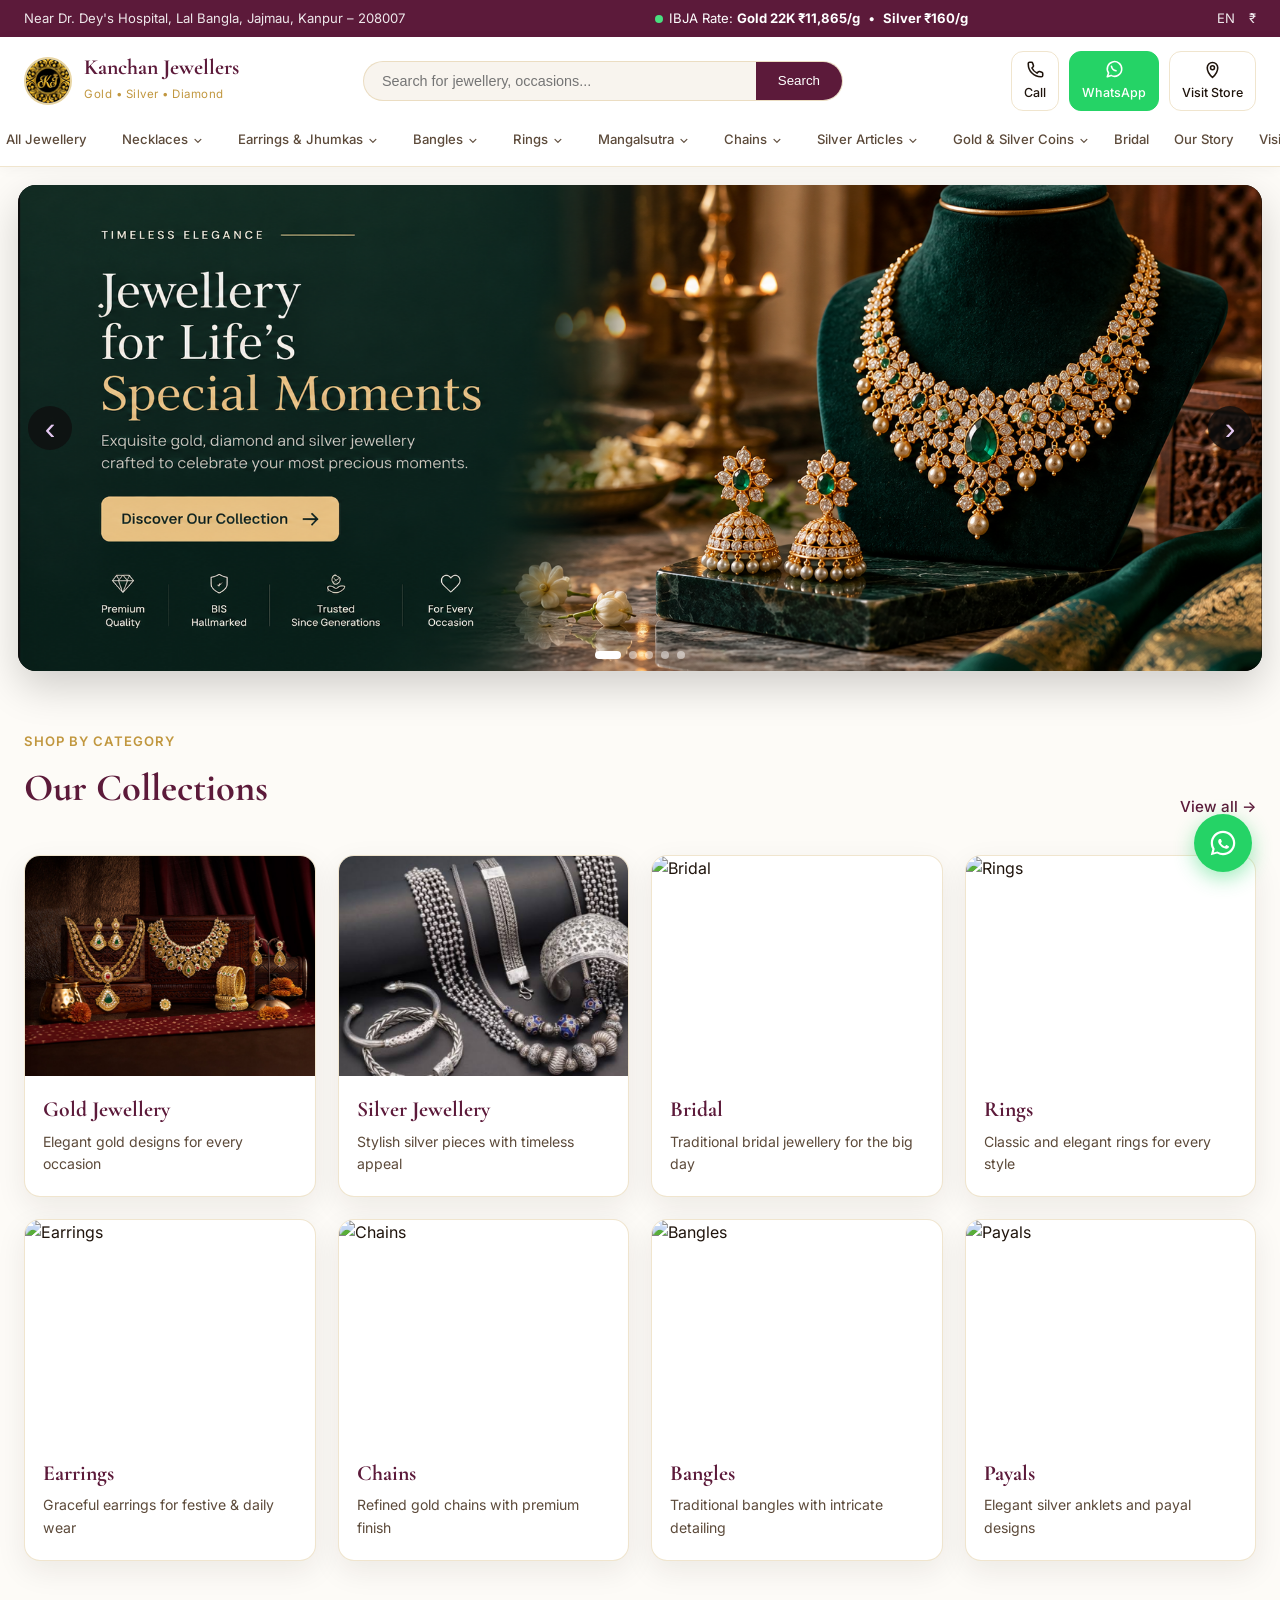
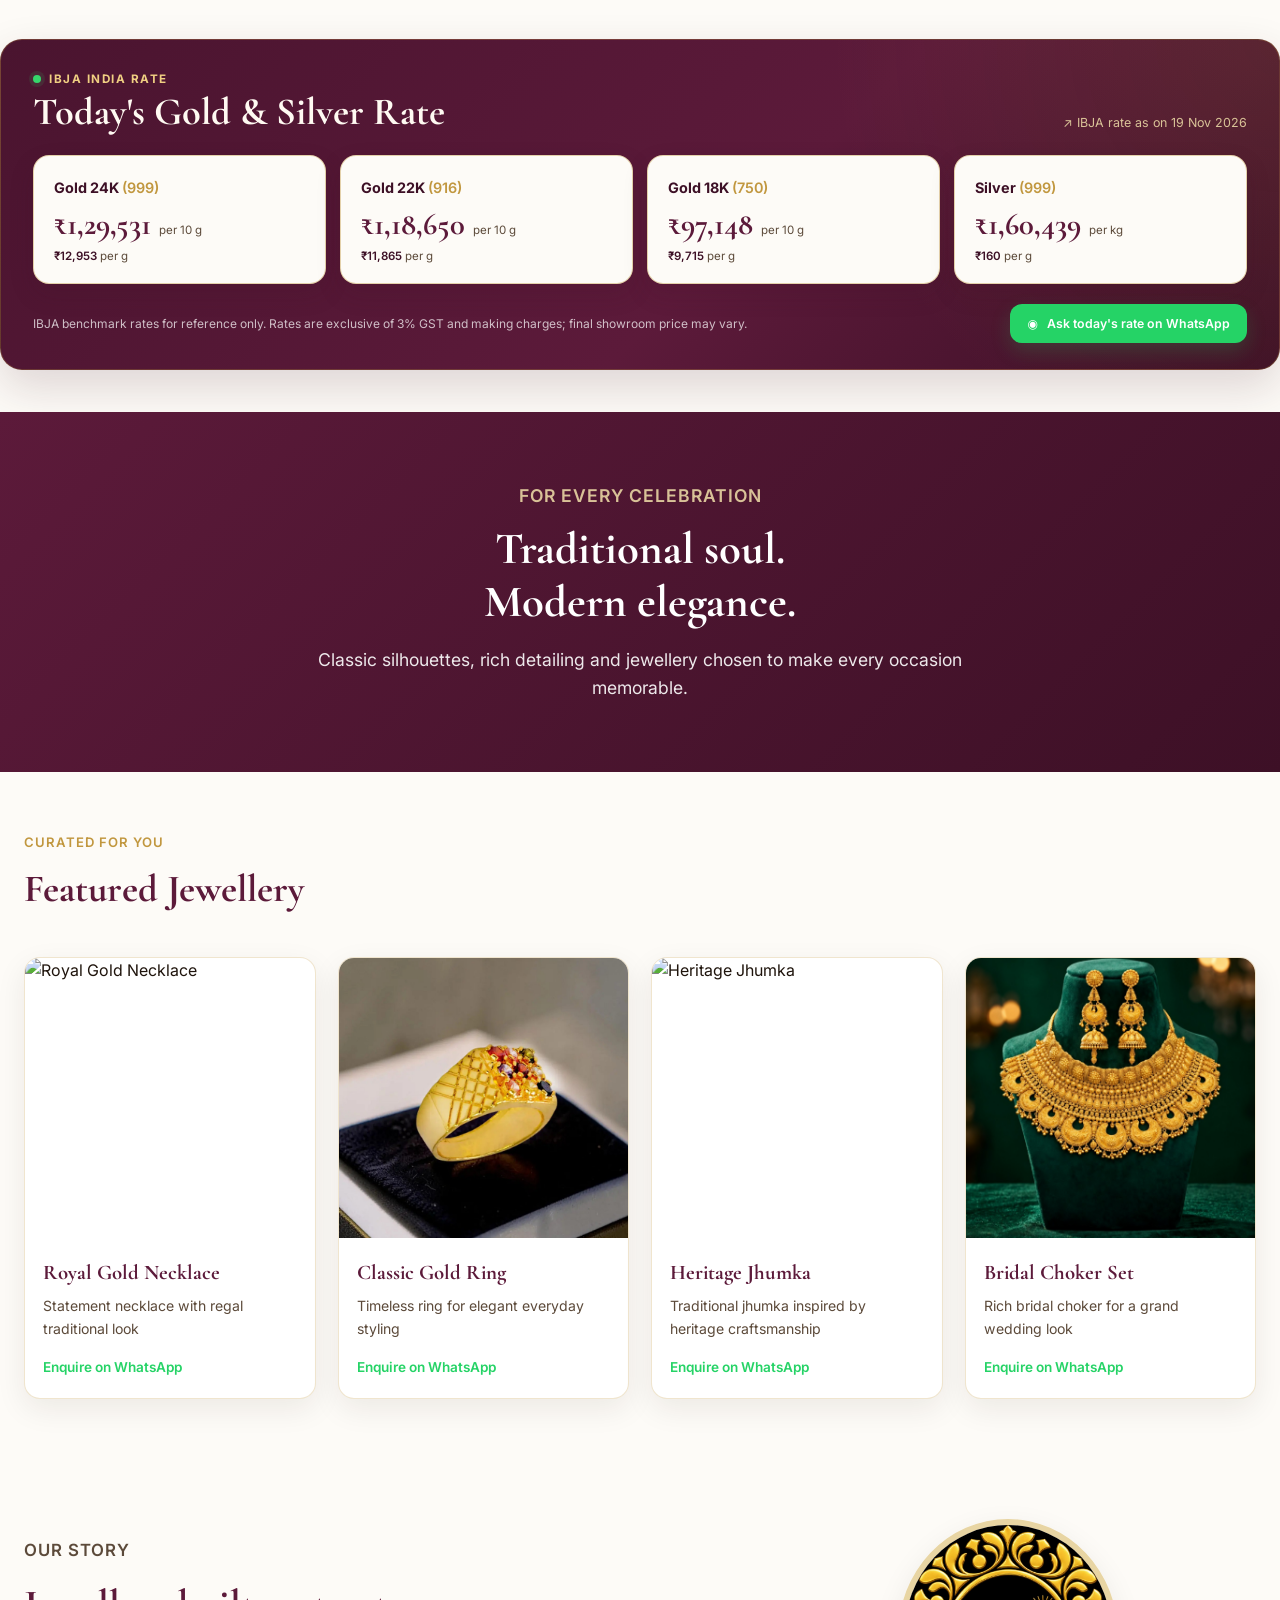
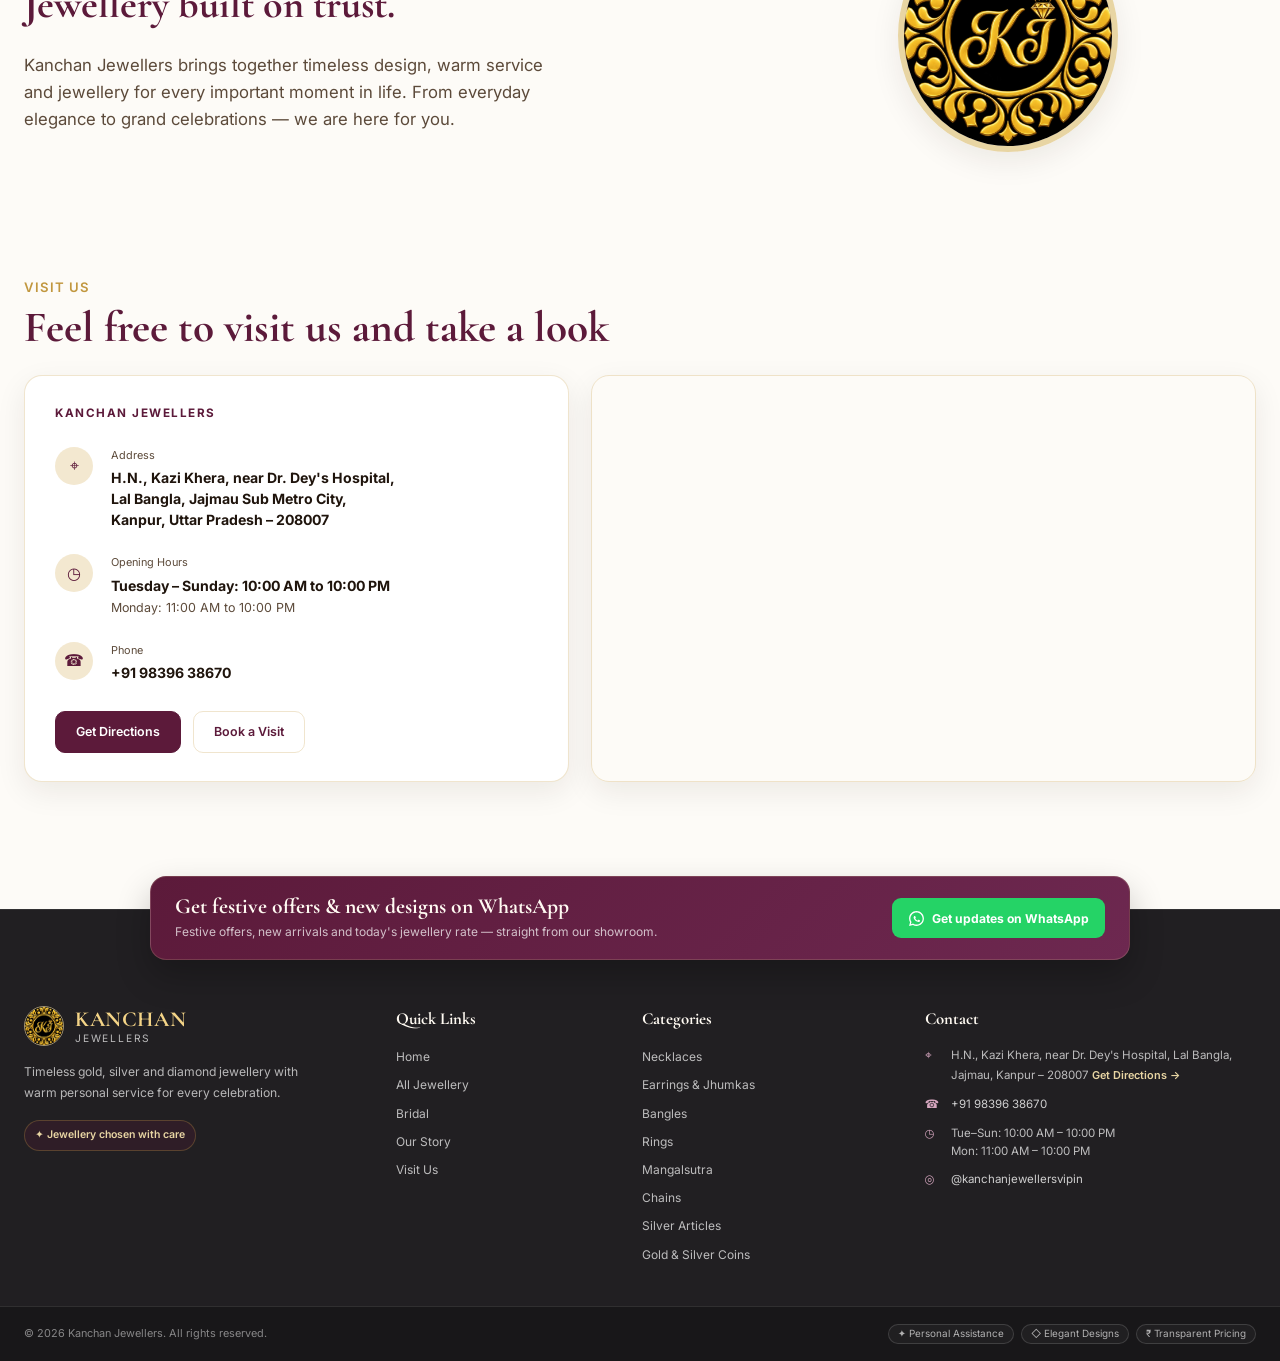
==== commit 53a0d9f4: "Update IBJA jewellery rates" ====
--- a/index.html
+++ b/index.html
@@ -359,7 +359,7 @@
       </div>
       <div class="rates">
         <span class="rate-dot"></span>
-        <a class="top-rate-link" href="#ibjaRates" aria-label="View full IBJA gold and silver rates">IBJA Rate: <strong>Gold 22K ₹12,015/g</strong> &nbsp;•&nbsp; <strong>Silver ₹164/g</strong></a>
+        <a class="top-rate-link" href="#ibjaRates" aria-label="View full IBJA gold and silver rates">IBJA Rate: <strong>Gold 22K ₹11,865/g</strong> &nbsp;•&nbsp; <strong>Silver ₹160/g</strong></a>
       </div>
       <div class="top-right">
         <span>EN</span>
@@ -1022,33 +1022,33 @@
           <h2 id="ibjaRatesTitle">Today's Gold &amp; Silver Rate</h2>
         </div>
         <a class="ibja-source-link" href="https://ibjarates.com/" target="_blank" rel="noopener">
-          ↗ IBJA rate as on <span id="ibja-rate-date">18 Nov 2026</span>
+          ↗ IBJA rate as on <span id="ibja-rate-date">19 Nov 2026</span>
         </a>
       </div>
 
       <div class="ibja-rate-grid">
         <article class="ibja-rate-card" data-rate-key="gold999">
           <h3>Gold 24K <span>(999)</span></h3>
-          <div class="ibja-main-rate"><strong id="ibja-gold999-main">₹1,31,164</strong><span>per 10 g</span></div>
-          <p><span id="ibja-gold999-gram">₹13,116</span> per g</p>
+          <div class="ibja-main-rate"><strong id="ibja-gold999-main">₹1,29,531</strong><span>per 10 g</span></div>
+          <p><span id="ibja-gold999-gram">₹12,953</span> per g</p>
         </article>
 
         <article class="ibja-rate-card" data-rate-key="gold916">
           <h3>Gold 22K <span>(916)</span></h3>
-          <div class="ibja-main-rate"><strong id="ibja-gold916-main">₹1,20,146</strong><span>per 10 g</span></div>
-          <p><span id="ibja-gold916-gram">₹12,015</span> per g</p>
+          <div class="ibja-main-rate"><strong id="ibja-gold916-main">₹1,18,650</strong><span>per 10 g</span></div>
+          <p><span id="ibja-gold916-gram">₹11,865</span> per g</p>
         </article>
 
         <article class="ibja-rate-card" data-rate-key="gold750">
           <h3>Gold 18K <span>(750)</span></h3>
-          <div class="ibja-main-rate"><strong id="ibja-gold750-main">₹98,373</strong><span>per 10 g</span></div>
-          <p><span id="ibja-gold750-gram">₹9,837</span> per g</p>
+          <div class="ibja-main-rate"><strong id="ibja-gold750-main">₹97,148</strong><span>per 10 g</span></div>
+          <p><span id="ibja-gold750-gram">₹9,715</span> per g</p>
         </article>
 
         <article class="ibja-rate-card silver" data-rate-key="silver999">
           <h3>Silver <span>(999)</span></h3>
-          <div class="ibja-main-rate"><strong id="ibja-silver999-main">₹1,63,733</strong><span>per kg</span></div>
-          <p><span id="ibja-silver999-gram">₹164</span> per g</p>
+          <div class="ibja-main-rate"><strong id="ibja-silver999-main">₹1,60,439</strong><span>per kg</span></div>
+          <p><span id="ibja-silver999-gram">₹160</span> per g</p>
         </article>
       </div>
 
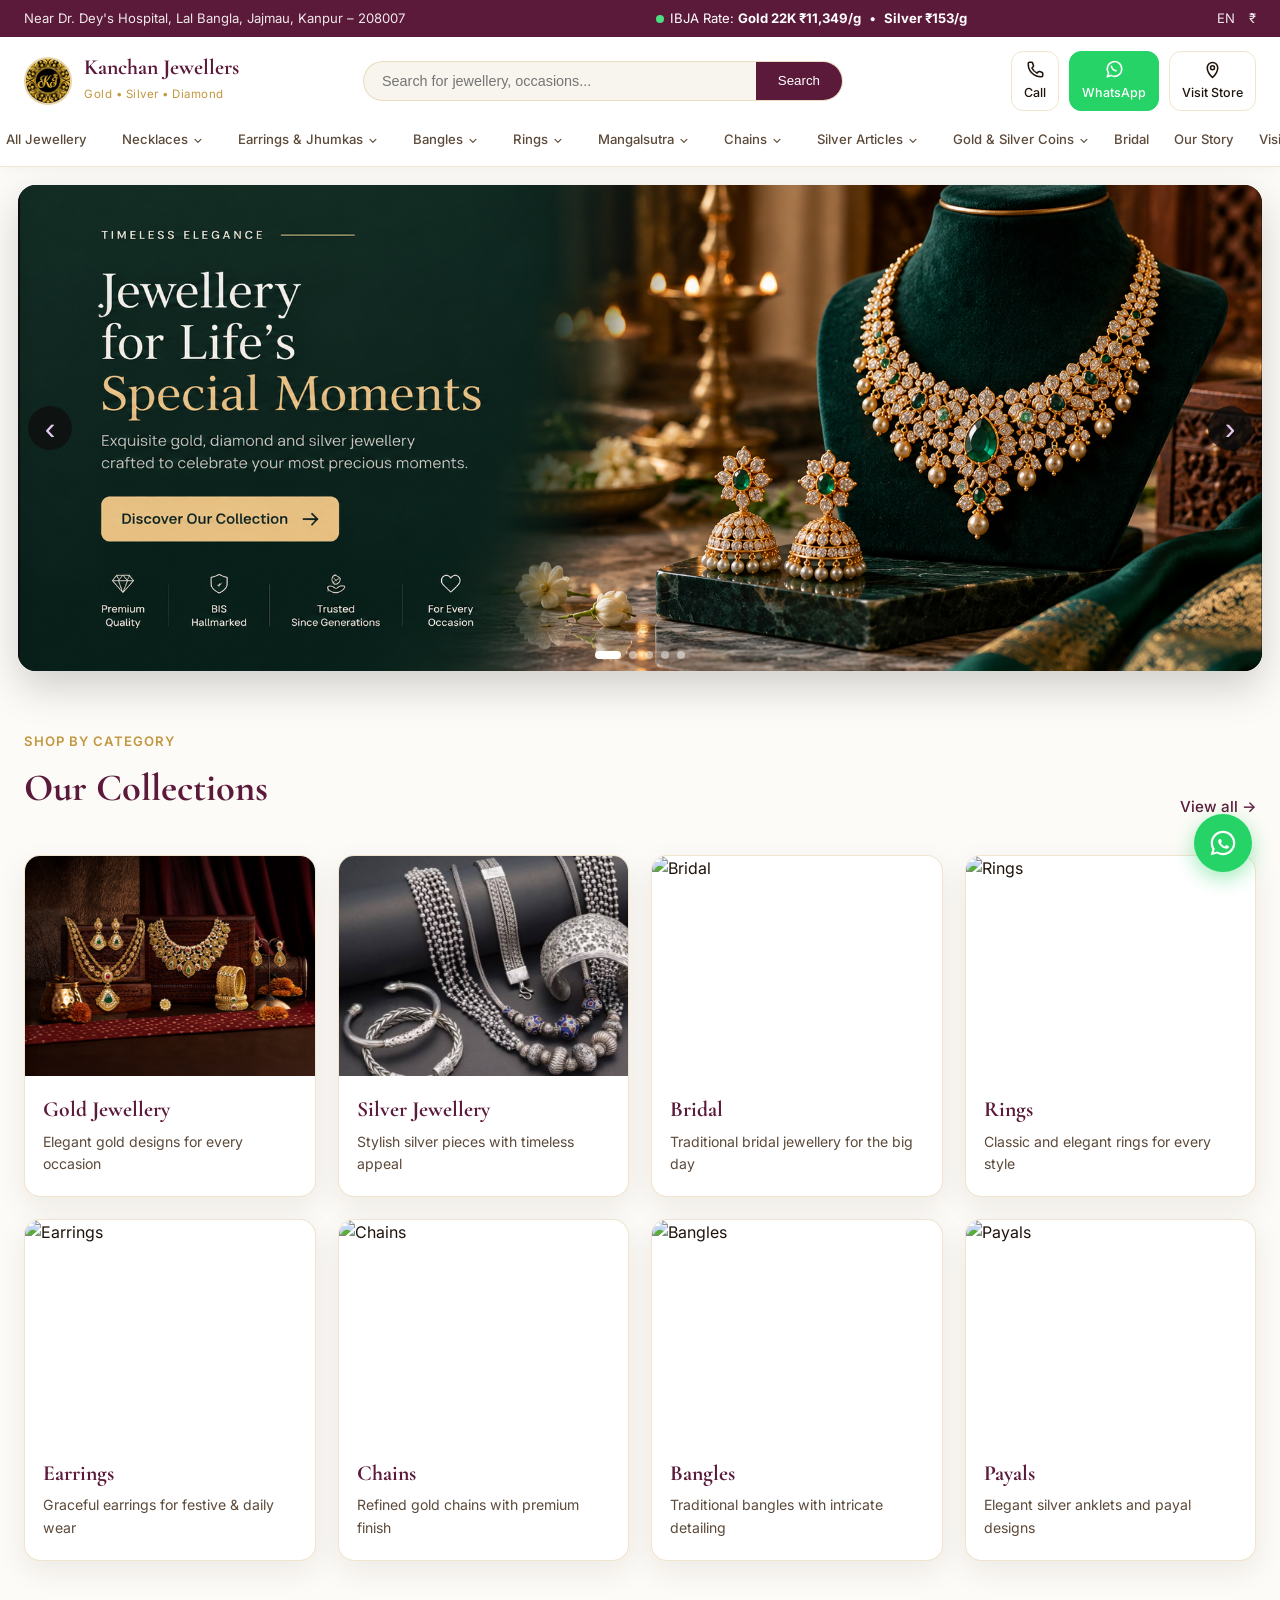
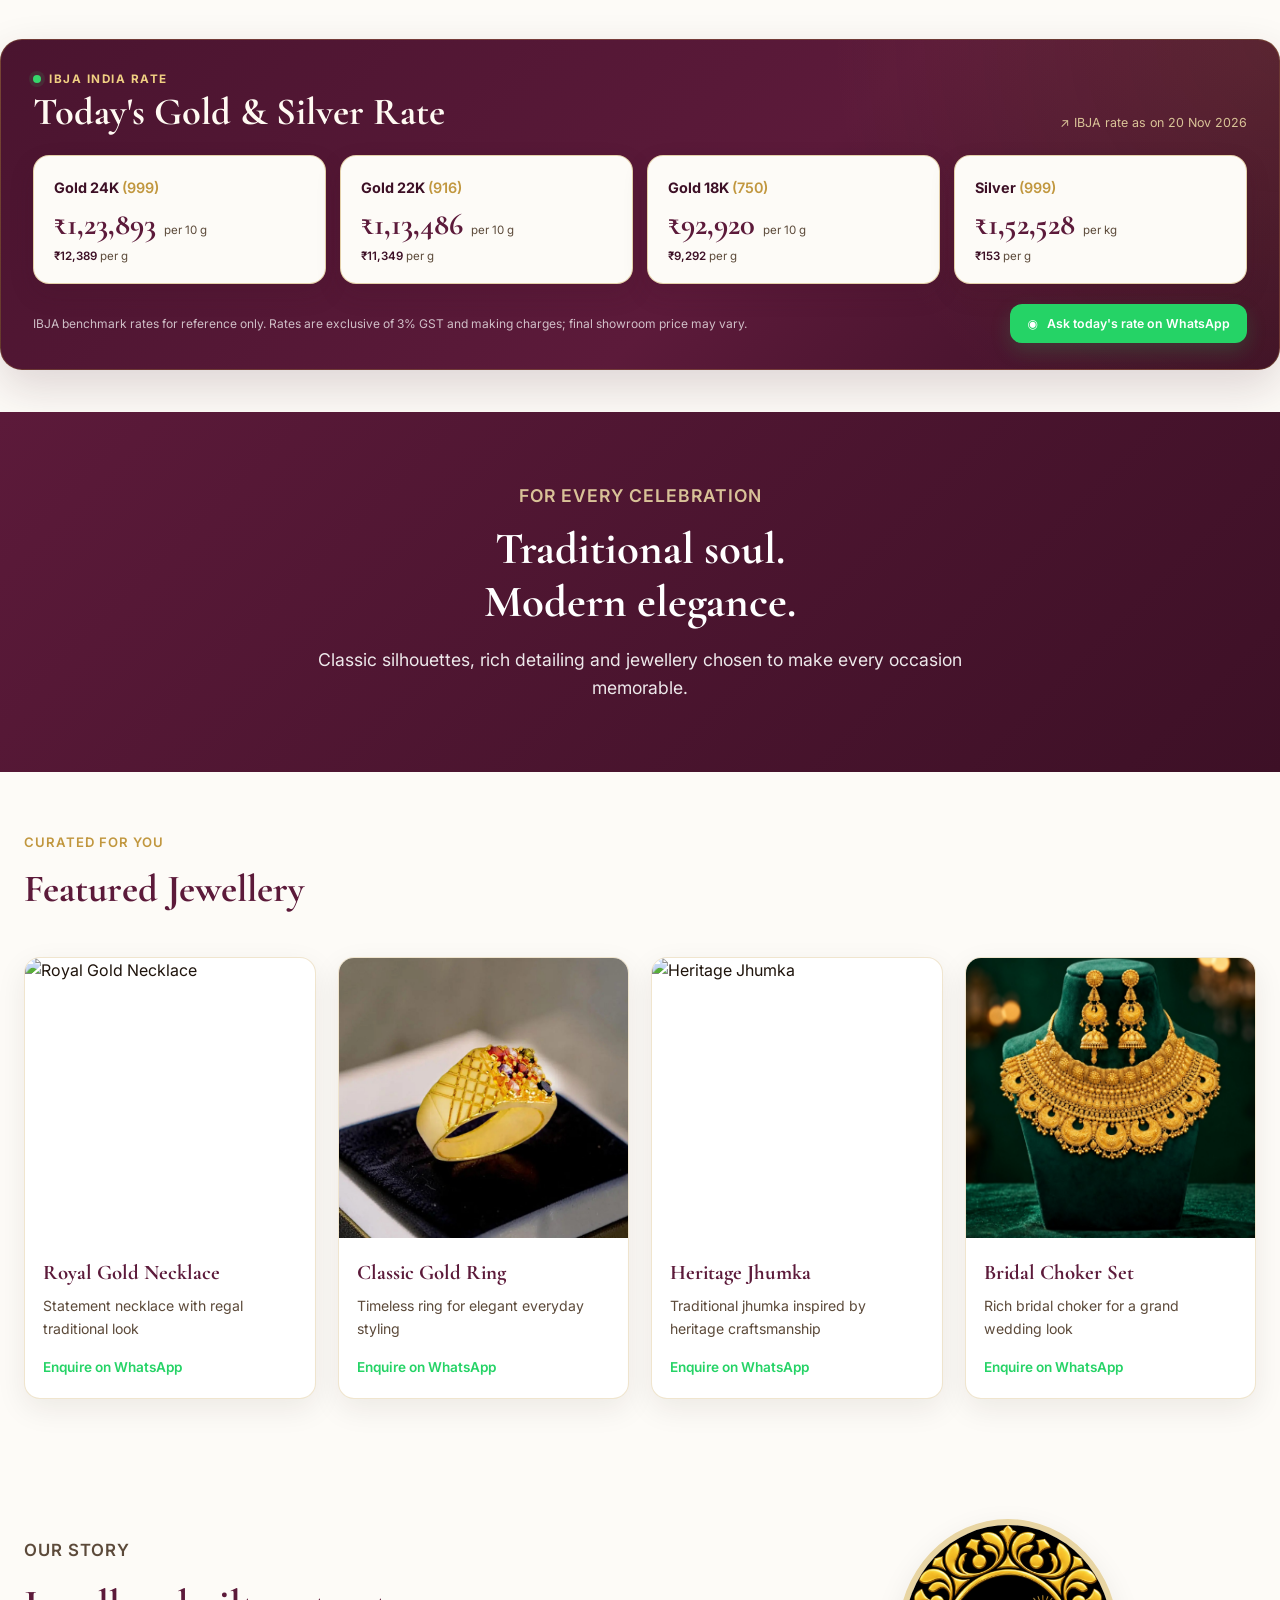
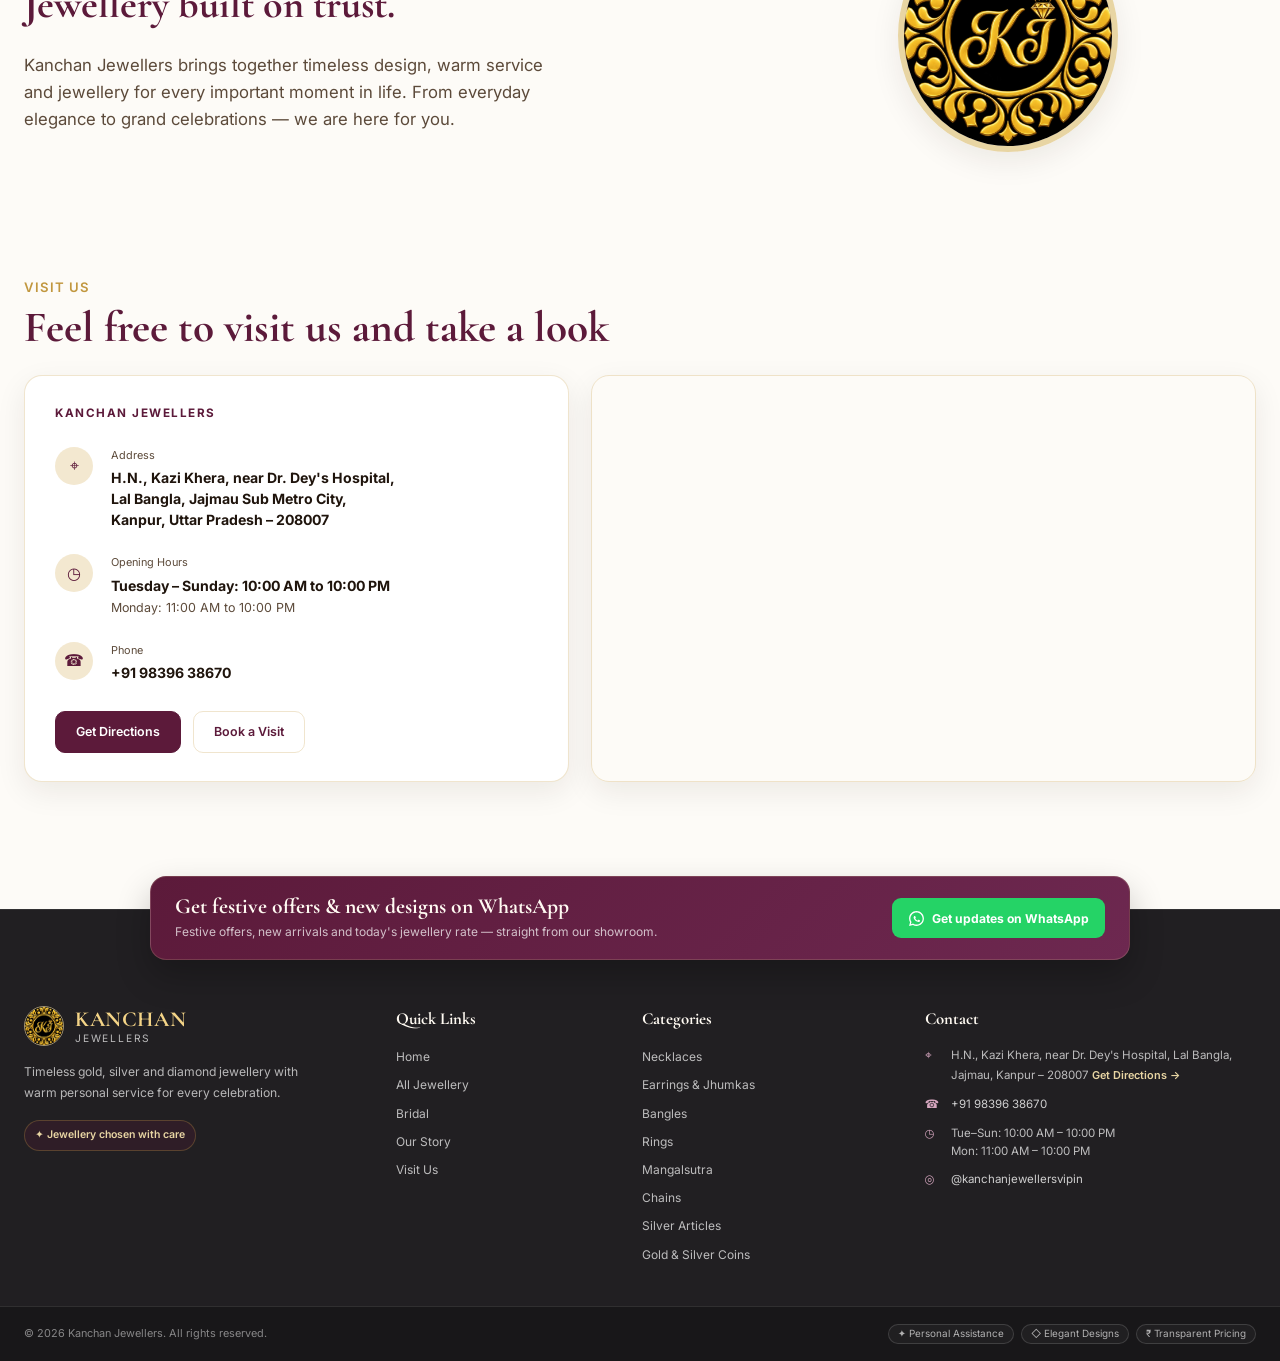
==== commit 16cc8ceb: "Update IBJA jewellery rates" ====
--- a/index.html
+++ b/index.html
@@ -359,7 +359,7 @@
       </div>
       <div class="rates">
         <span class="rate-dot"></span>
-        <a class="top-rate-link" href="#ibjaRates" aria-label="View full IBJA gold and silver rates">IBJA Rate: <strong>Gold 22K ₹11,865/g</strong> &nbsp;•&nbsp; <strong>Silver ₹160/g</strong></a>
+        <a class="top-rate-link" href="#ibjaRates" aria-label="View full IBJA gold and silver rates">IBJA Rate: <strong>Gold 22K ₹11,349/g</strong> &nbsp;•&nbsp; <strong>Silver ₹153/g</strong></a>
       </div>
       <div class="top-right">
         <span>EN</span>
@@ -1022,33 +1022,33 @@
           <h2 id="ibjaRatesTitle">Today's Gold &amp; Silver Rate</h2>
         </div>
         <a class="ibja-source-link" href="https://ibjarates.com/" target="_blank" rel="noopener">
-          ↗ IBJA rate as on <span id="ibja-rate-date">19 Nov 2026</span>
+          ↗ IBJA rate as on <span id="ibja-rate-date">20 Nov 2026</span>
         </a>
       </div>
 
       <div class="ibja-rate-grid">
         <article class="ibja-rate-card" data-rate-key="gold999">
           <h3>Gold 24K <span>(999)</span></h3>
-          <div class="ibja-main-rate"><strong id="ibja-gold999-main">₹1,29,531</strong><span>per 10 g</span></div>
-          <p><span id="ibja-gold999-gram">₹12,953</span> per g</p>
+          <div class="ibja-main-rate"><strong id="ibja-gold999-main">₹1,23,893</strong><span>per 10 g</span></div>
+          <p><span id="ibja-gold999-gram">₹12,389</span> per g</p>
         </article>
 
         <article class="ibja-rate-card" data-rate-key="gold916">
           <h3>Gold 22K <span>(916)</span></h3>
-          <div class="ibja-main-rate"><strong id="ibja-gold916-main">₹1,18,650</strong><span>per 10 g</span></div>
-          <p><span id="ibja-gold916-gram">₹11,865</span> per g</p>
+          <div class="ibja-main-rate"><strong id="ibja-gold916-main">₹1,13,486</strong><span>per 10 g</span></div>
+          <p><span id="ibja-gold916-gram">₹11,349</span> per g</p>
         </article>
 
         <article class="ibja-rate-card" data-rate-key="gold750">
           <h3>Gold 18K <span>(750)</span></h3>
-          <div class="ibja-main-rate"><strong id="ibja-gold750-main">₹97,148</strong><span>per 10 g</span></div>
-          <p><span id="ibja-gold750-gram">₹9,715</span> per g</p>
+          <div class="ibja-main-rate"><strong id="ibja-gold750-main">₹92,920</strong><span>per 10 g</span></div>
+          <p><span id="ibja-gold750-gram">₹9,292</span> per g</p>
         </article>
 
         <article class="ibja-rate-card silver" data-rate-key="silver999">
           <h3>Silver <span>(999)</span></h3>
-          <div class="ibja-main-rate"><strong id="ibja-silver999-main">₹1,60,439</strong><span>per kg</span></div>
-          <p><span id="ibja-silver999-gram">₹160</span> per g</p>
+          <div class="ibja-main-rate"><strong id="ibja-silver999-main">₹1,52,528</strong><span>per kg</span></div>
+          <p><span id="ibja-silver999-gram">₹153</span> per g</p>
         </article>
       </div>
 
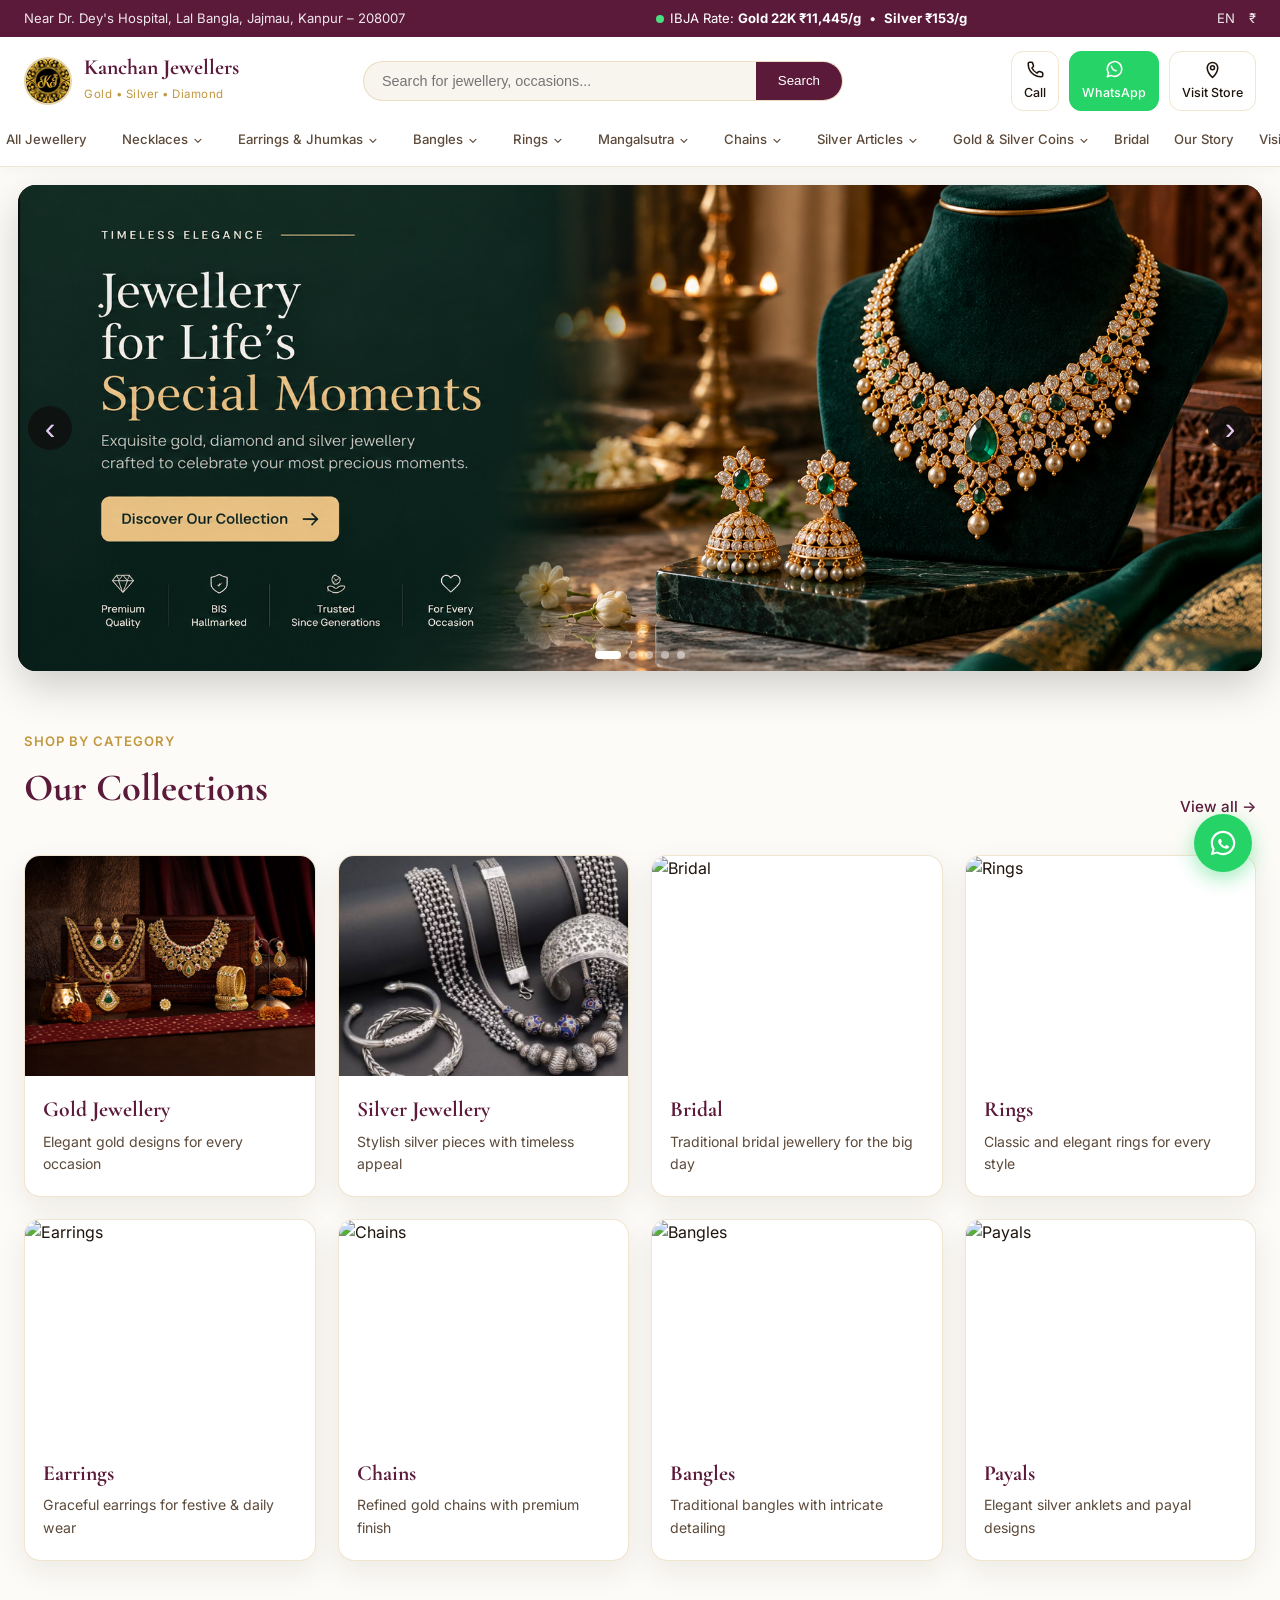
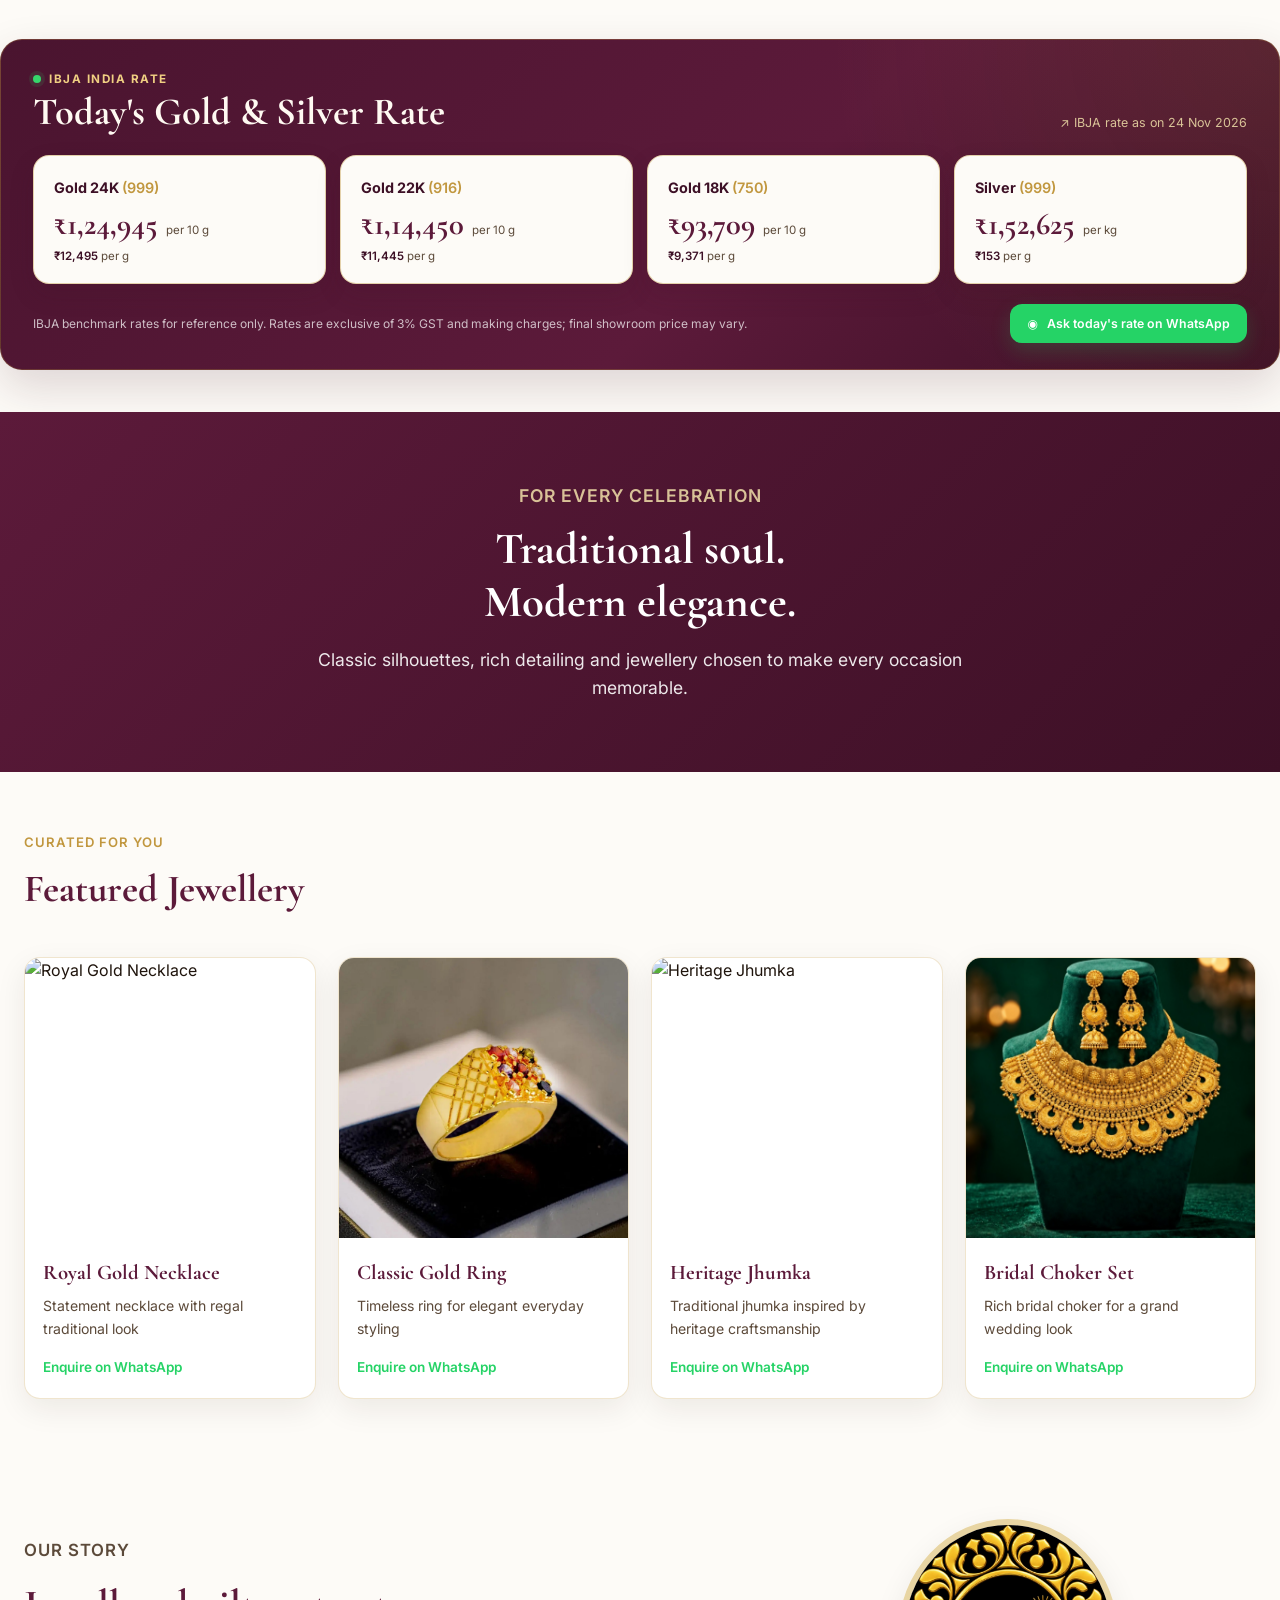
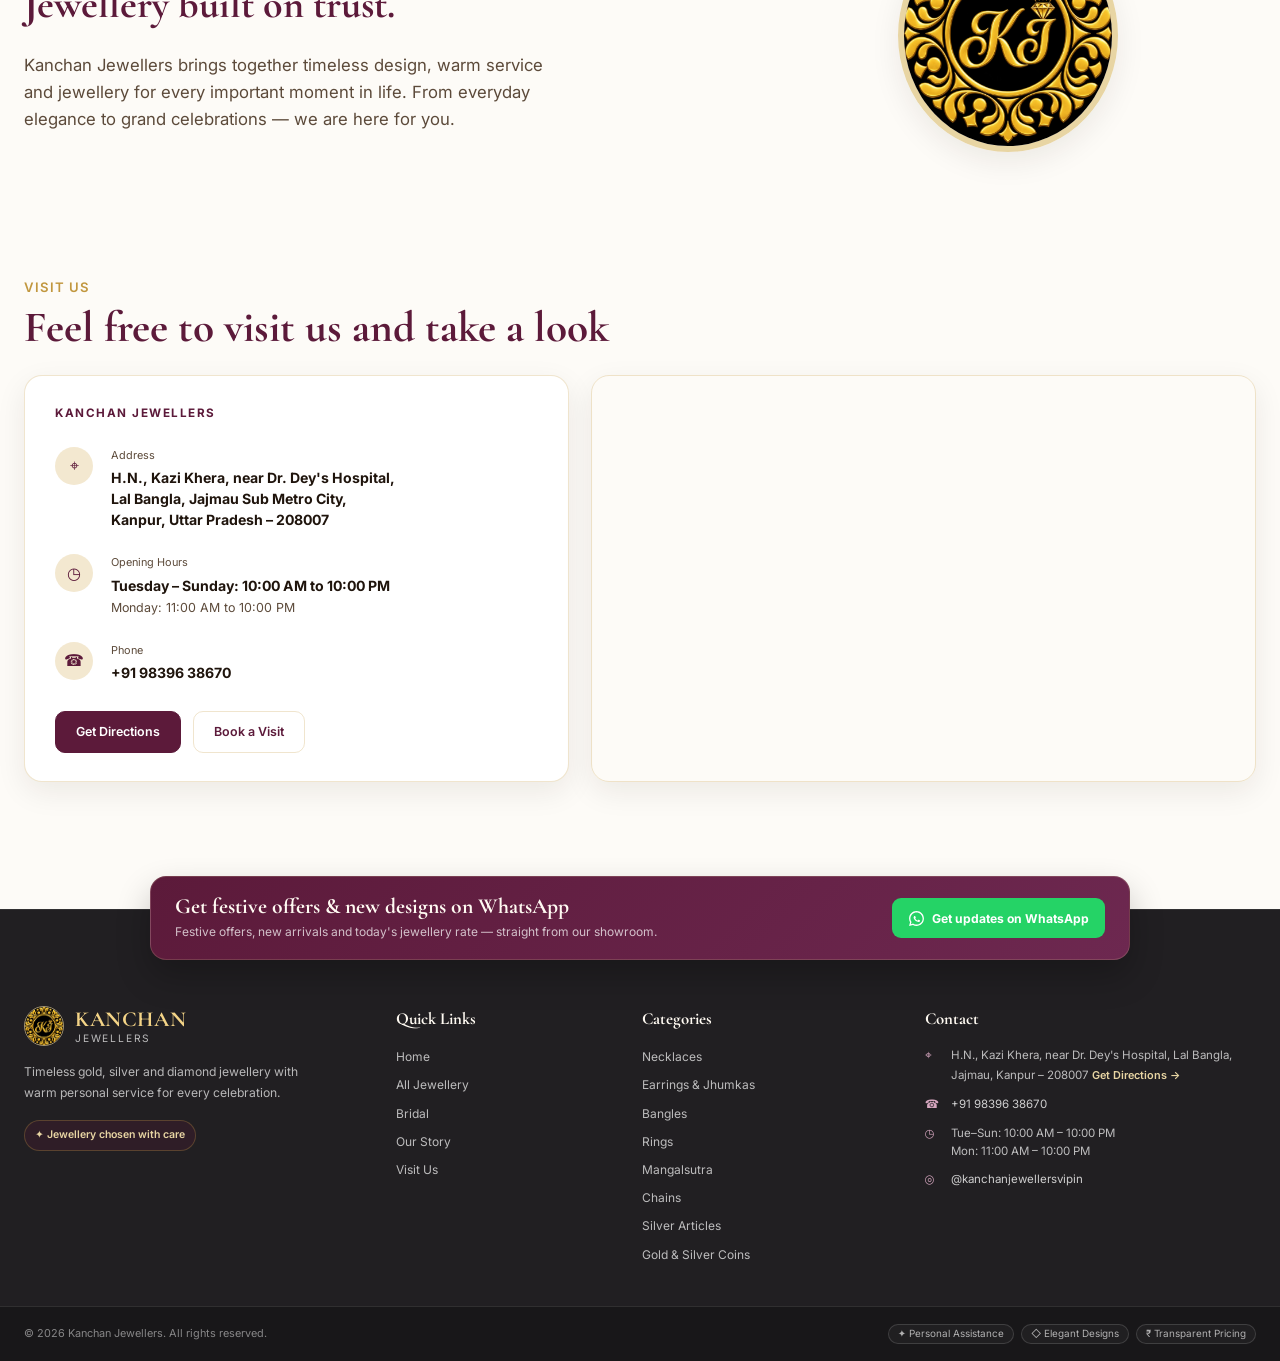
==== commit ce004a7a: "Update IBJA jewellery rates" ====
--- a/index.html
+++ b/index.html
@@ -359,7 +359,7 @@
       </div>
       <div class="rates">
         <span class="rate-dot"></span>
-        <a class="top-rate-link" href="#ibjaRates" aria-label="View full IBJA gold and silver rates">IBJA Rate: <strong>Gold 22K ₹11,349/g</strong> &nbsp;•&nbsp; <strong>Silver ₹153/g</strong></a>
+        <a class="top-rate-link" href="#ibjaRates" aria-label="View full IBJA gold and silver rates">IBJA Rate: <strong>Gold 22K ₹11,445/g</strong> &nbsp;•&nbsp; <strong>Silver ₹153/g</strong></a>
       </div>
       <div class="top-right">
         <span>EN</span>
@@ -1022,32 +1022,32 @@
           <h2 id="ibjaRatesTitle">Today's Gold &amp; Silver Rate</h2>
         </div>
         <a class="ibja-source-link" href="https://ibjarates.com/" target="_blank" rel="noopener">
-          ↗ IBJA rate as on <span id="ibja-rate-date">20 Nov 2026</span>
+          ↗ IBJA rate as on <span id="ibja-rate-date">24 Nov 2026</span>
         </a>
       </div>
 
       <div class="ibja-rate-grid">
         <article class="ibja-rate-card" data-rate-key="gold999">
           <h3>Gold 24K <span>(999)</span></h3>
-          <div class="ibja-main-rate"><strong id="ibja-gold999-main">₹1,23,893</strong><span>per 10 g</span></div>
-          <p><span id="ibja-gold999-gram">₹12,389</span> per g</p>
+          <div class="ibja-main-rate"><strong id="ibja-gold999-main">₹1,24,945</strong><span>per 10 g</span></div>
+          <p><span id="ibja-gold999-gram">₹12,495</span> per g</p>
         </article>
 
         <article class="ibja-rate-card" data-rate-key="gold916">
           <h3>Gold 22K <span>(916)</span></h3>
-          <div class="ibja-main-rate"><strong id="ibja-gold916-main">₹1,13,486</strong><span>per 10 g</span></div>
-          <p><span id="ibja-gold916-gram">₹11,349</span> per g</p>
+          <div class="ibja-main-rate"><strong id="ibja-gold916-main">₹1,14,450</strong><span>per 10 g</span></div>
+          <p><span id="ibja-gold916-gram">₹11,445</span> per g</p>
         </article>
 
         <article class="ibja-rate-card" data-rate-key="gold750">
           <h3>Gold 18K <span>(750)</span></h3>
-          <div class="ibja-main-rate"><strong id="ibja-gold750-main">₹92,920</strong><span>per 10 g</span></div>
-          <p><span id="ibja-gold750-gram">₹9,292</span> per g</p>
+          <div class="ibja-main-rate"><strong id="ibja-gold750-main">₹93,709</strong><span>per 10 g</span></div>
+          <p><span id="ibja-gold750-gram">₹9,371</span> per g</p>
         </article>
 
         <article class="ibja-rate-card silver" data-rate-key="silver999">
           <h3>Silver <span>(999)</span></h3>
-          <div class="ibja-main-rate"><strong id="ibja-silver999-main">₹1,52,528</strong><span>per kg</span></div>
+          <div class="ibja-main-rate"><strong id="ibja-silver999-main">₹1,52,625</strong><span>per kg</span></div>
           <p><span id="ibja-silver999-gram">₹153</span> per g</p>
         </article>
       </div>
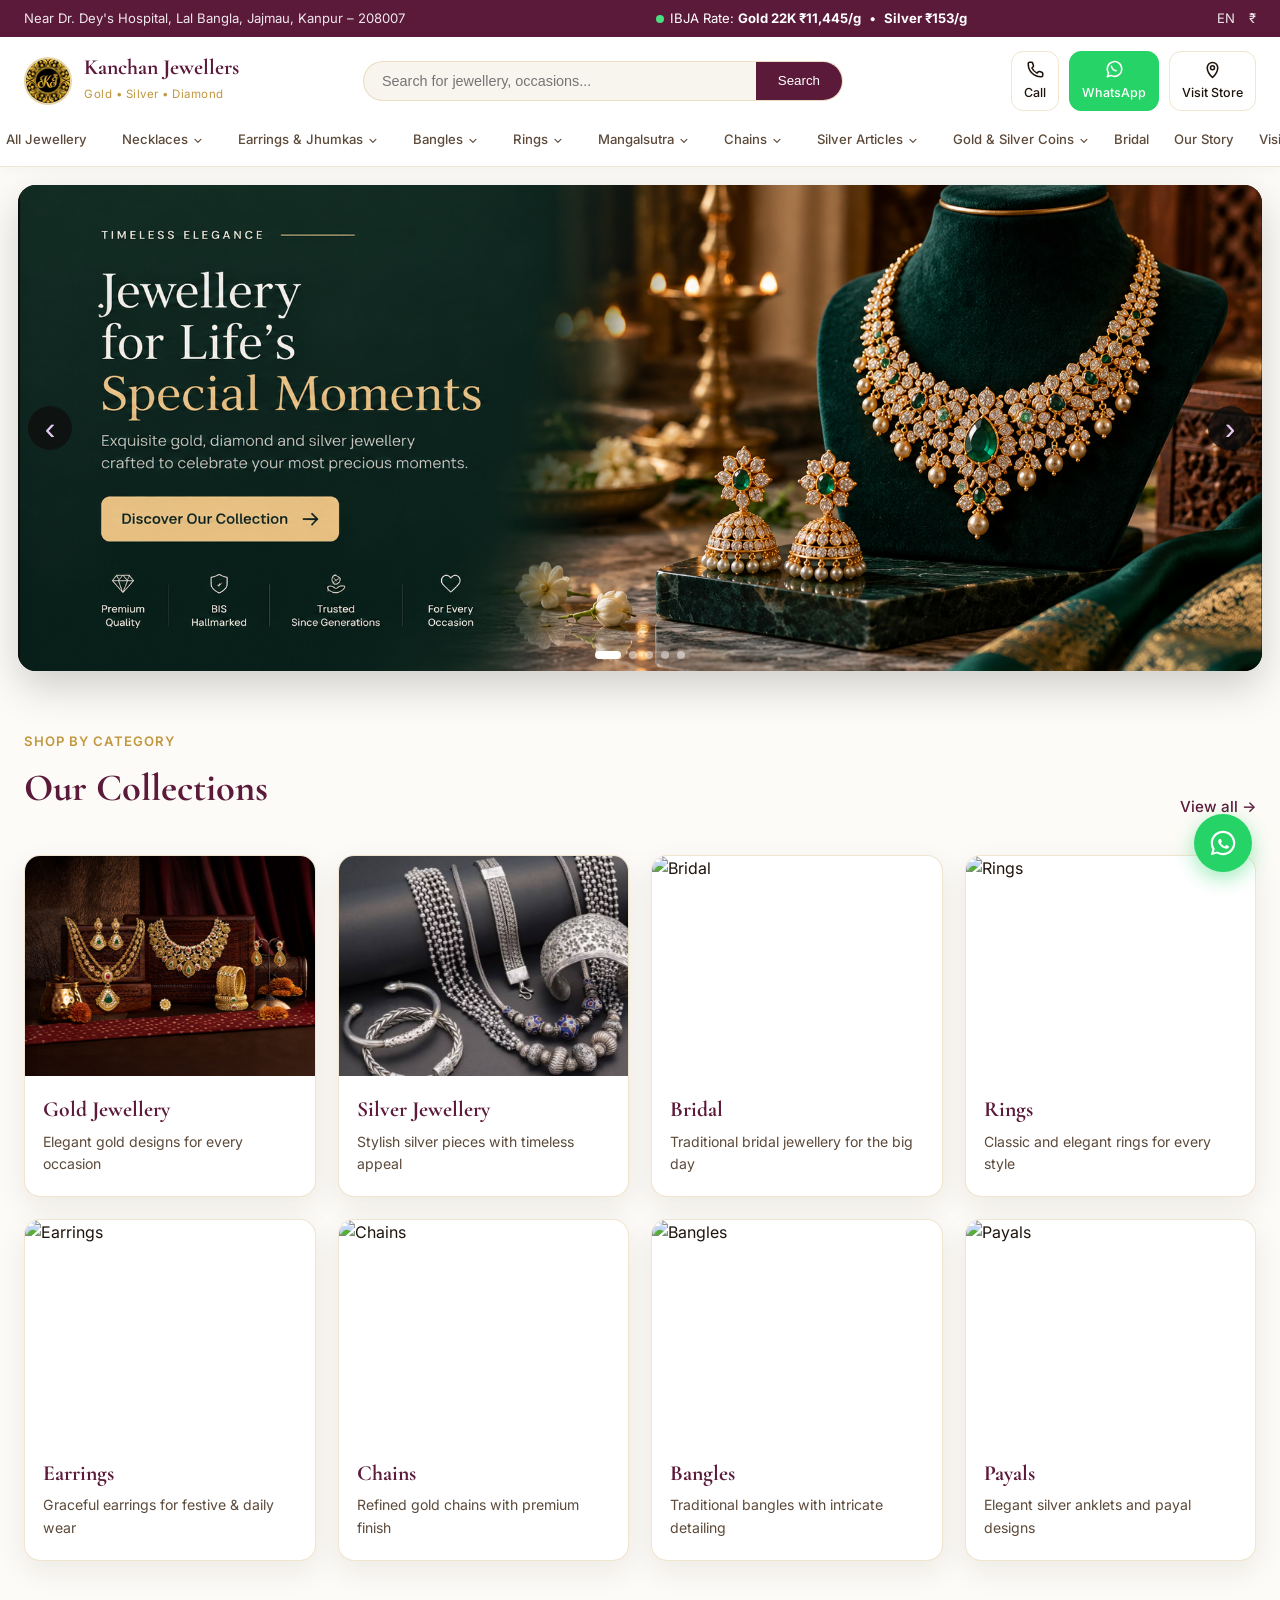
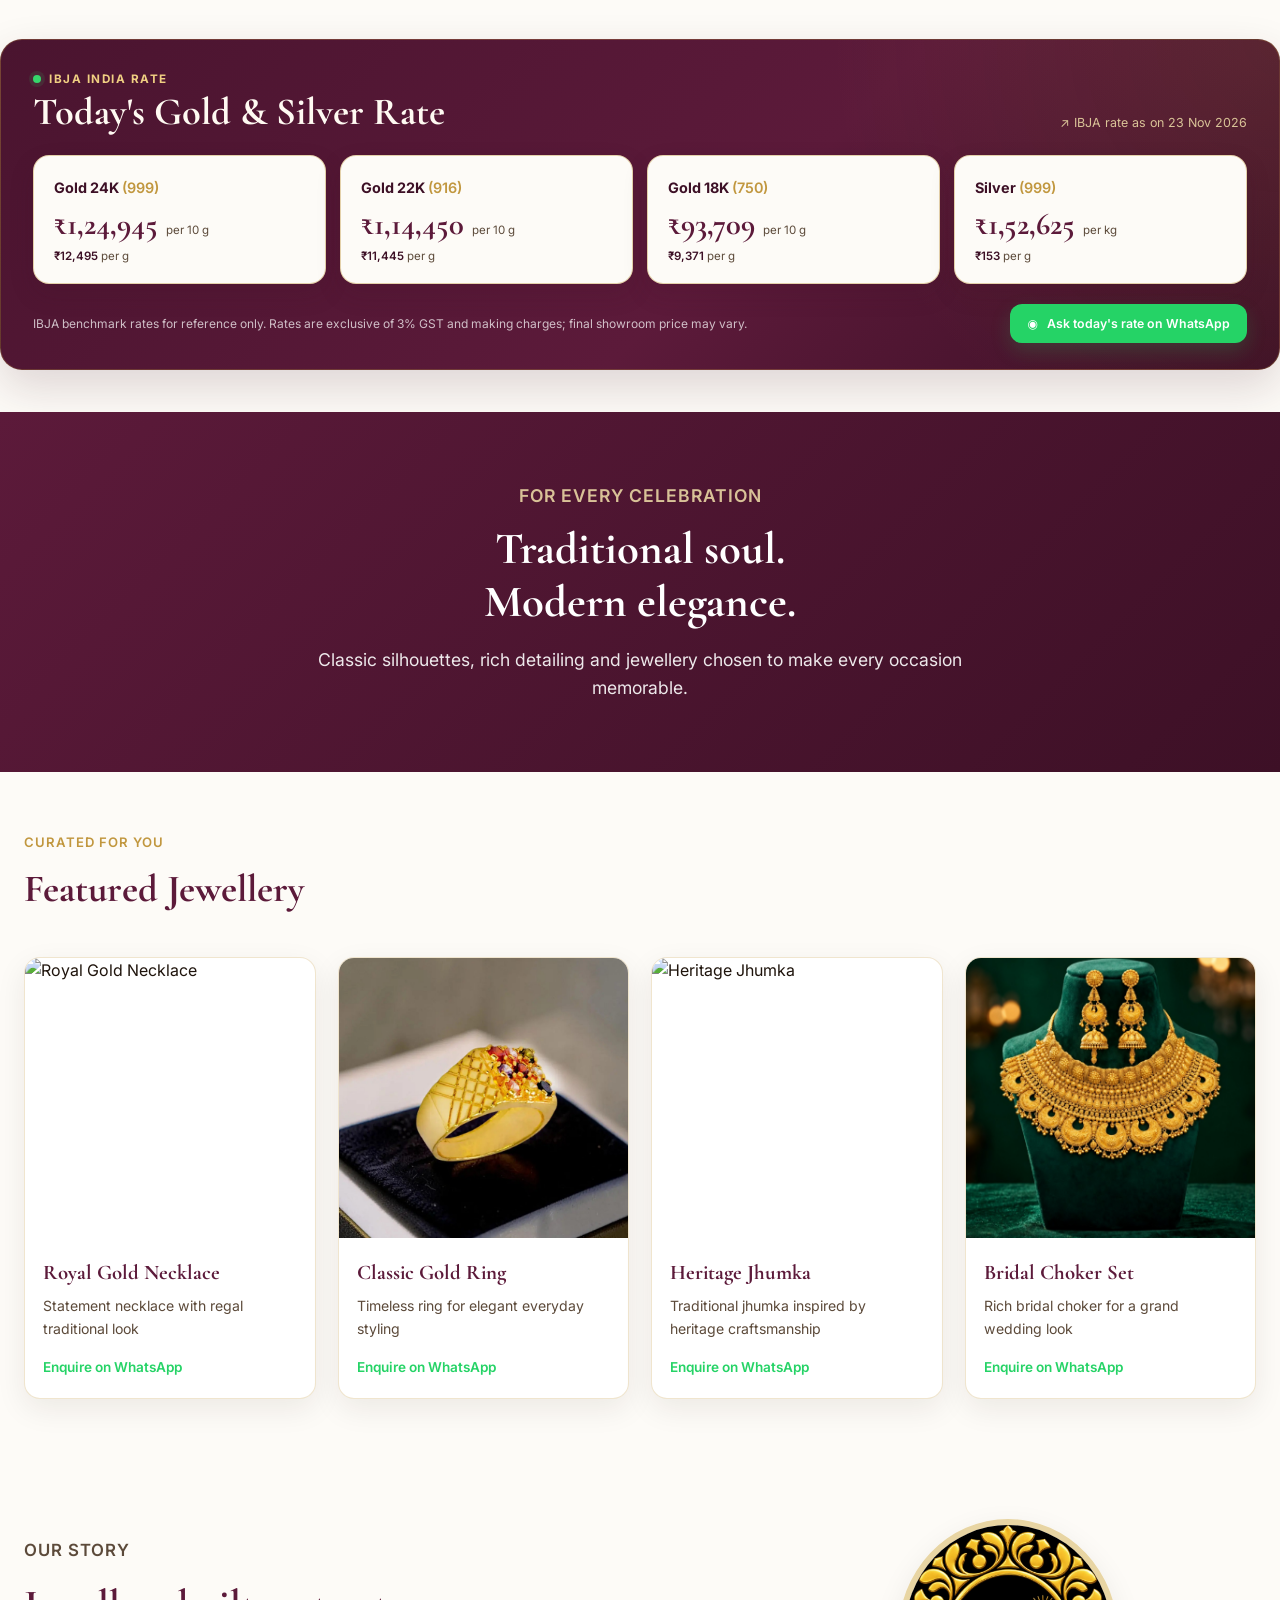
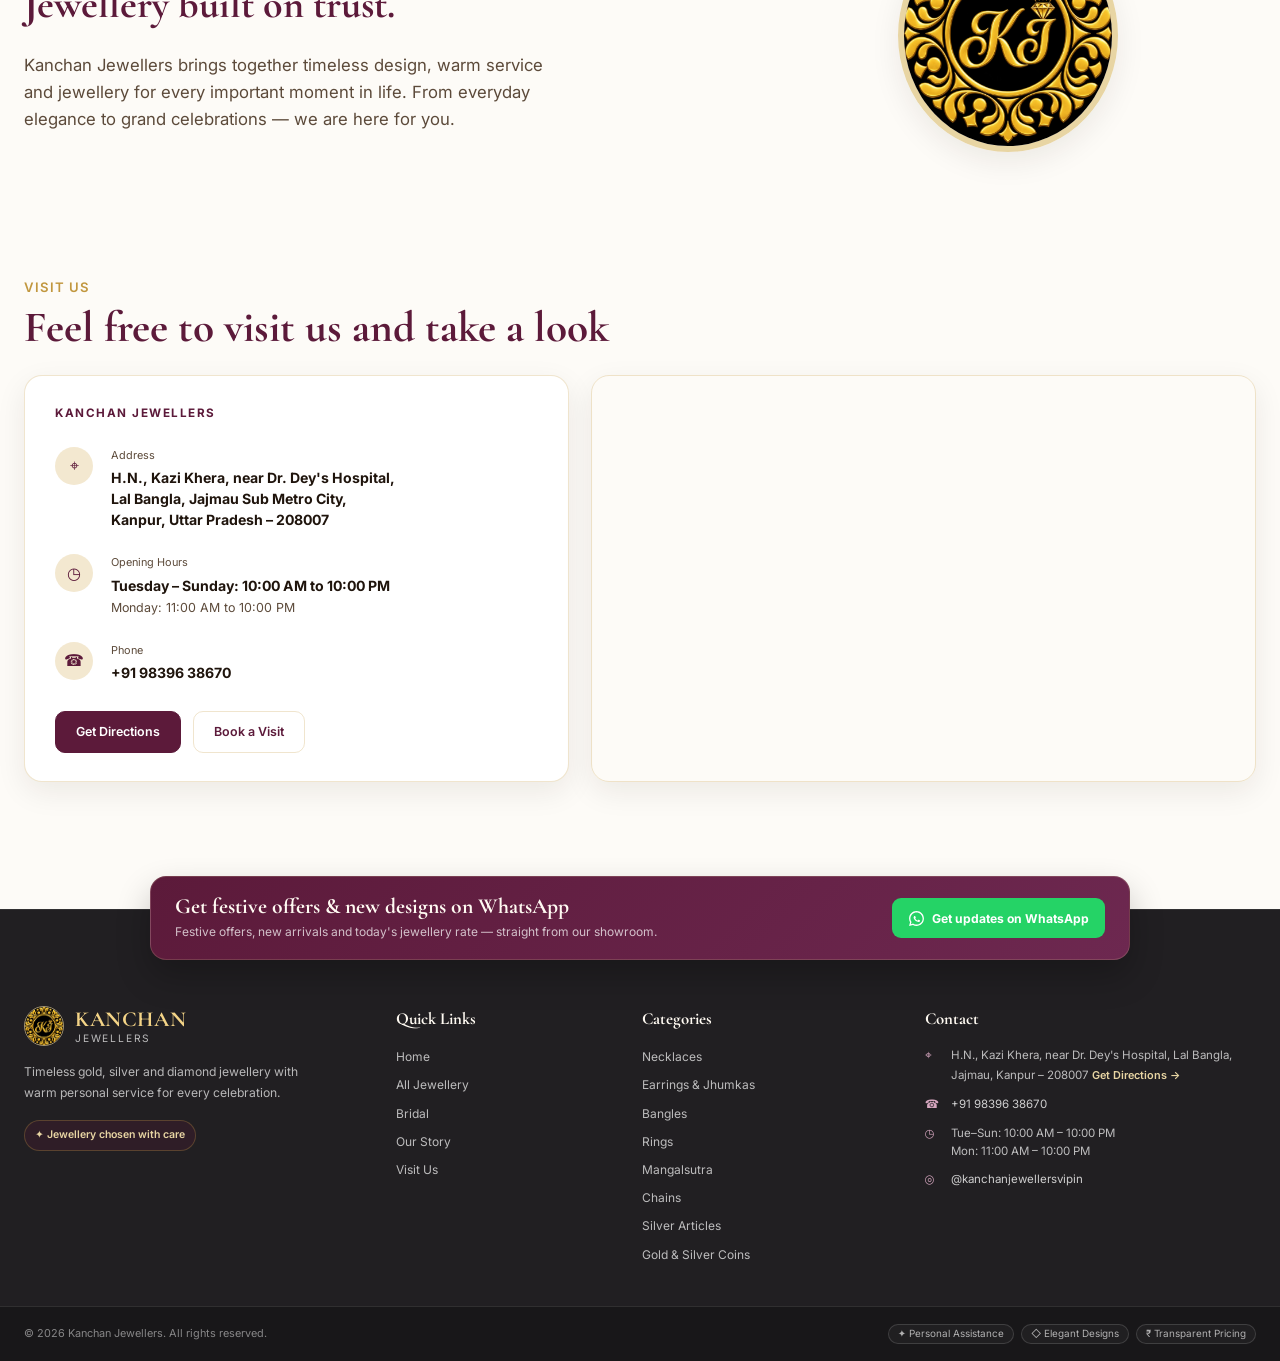
==== commit 865ed616: "Update IBJA jewellery rates" ====
--- a/index.html
+++ b/index.html
@@ -1022,7 +1022,7 @@
           <h2 id="ibjaRatesTitle">Today's Gold &amp; Silver Rate</h2>
         </div>
         <a class="ibja-source-link" href="https://ibjarates.com/" target="_blank" rel="noopener">
-          ↗ IBJA rate as on <span id="ibja-rate-date">24 Nov 2026</span>
+          ↗ IBJA rate as on <span id="ibja-rate-date">23 Nov 2026</span>
         </a>
       </div>
 
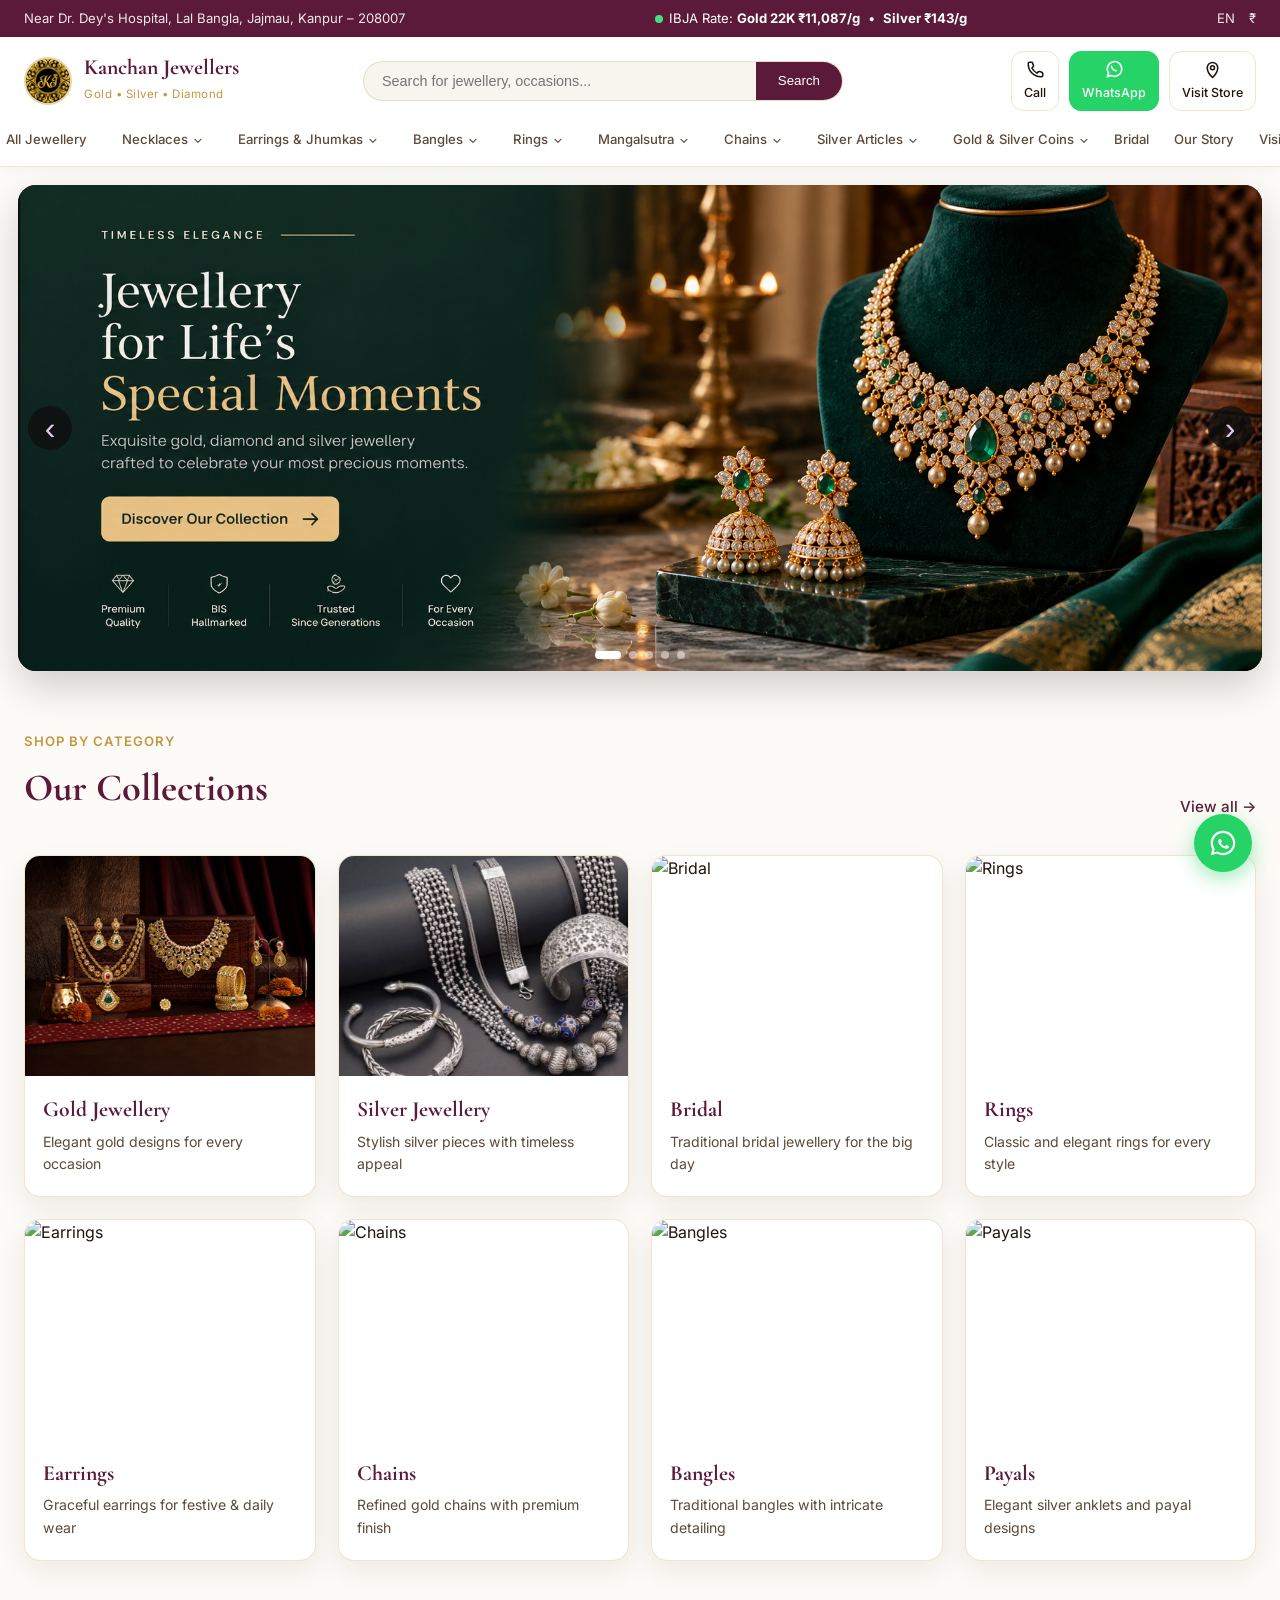
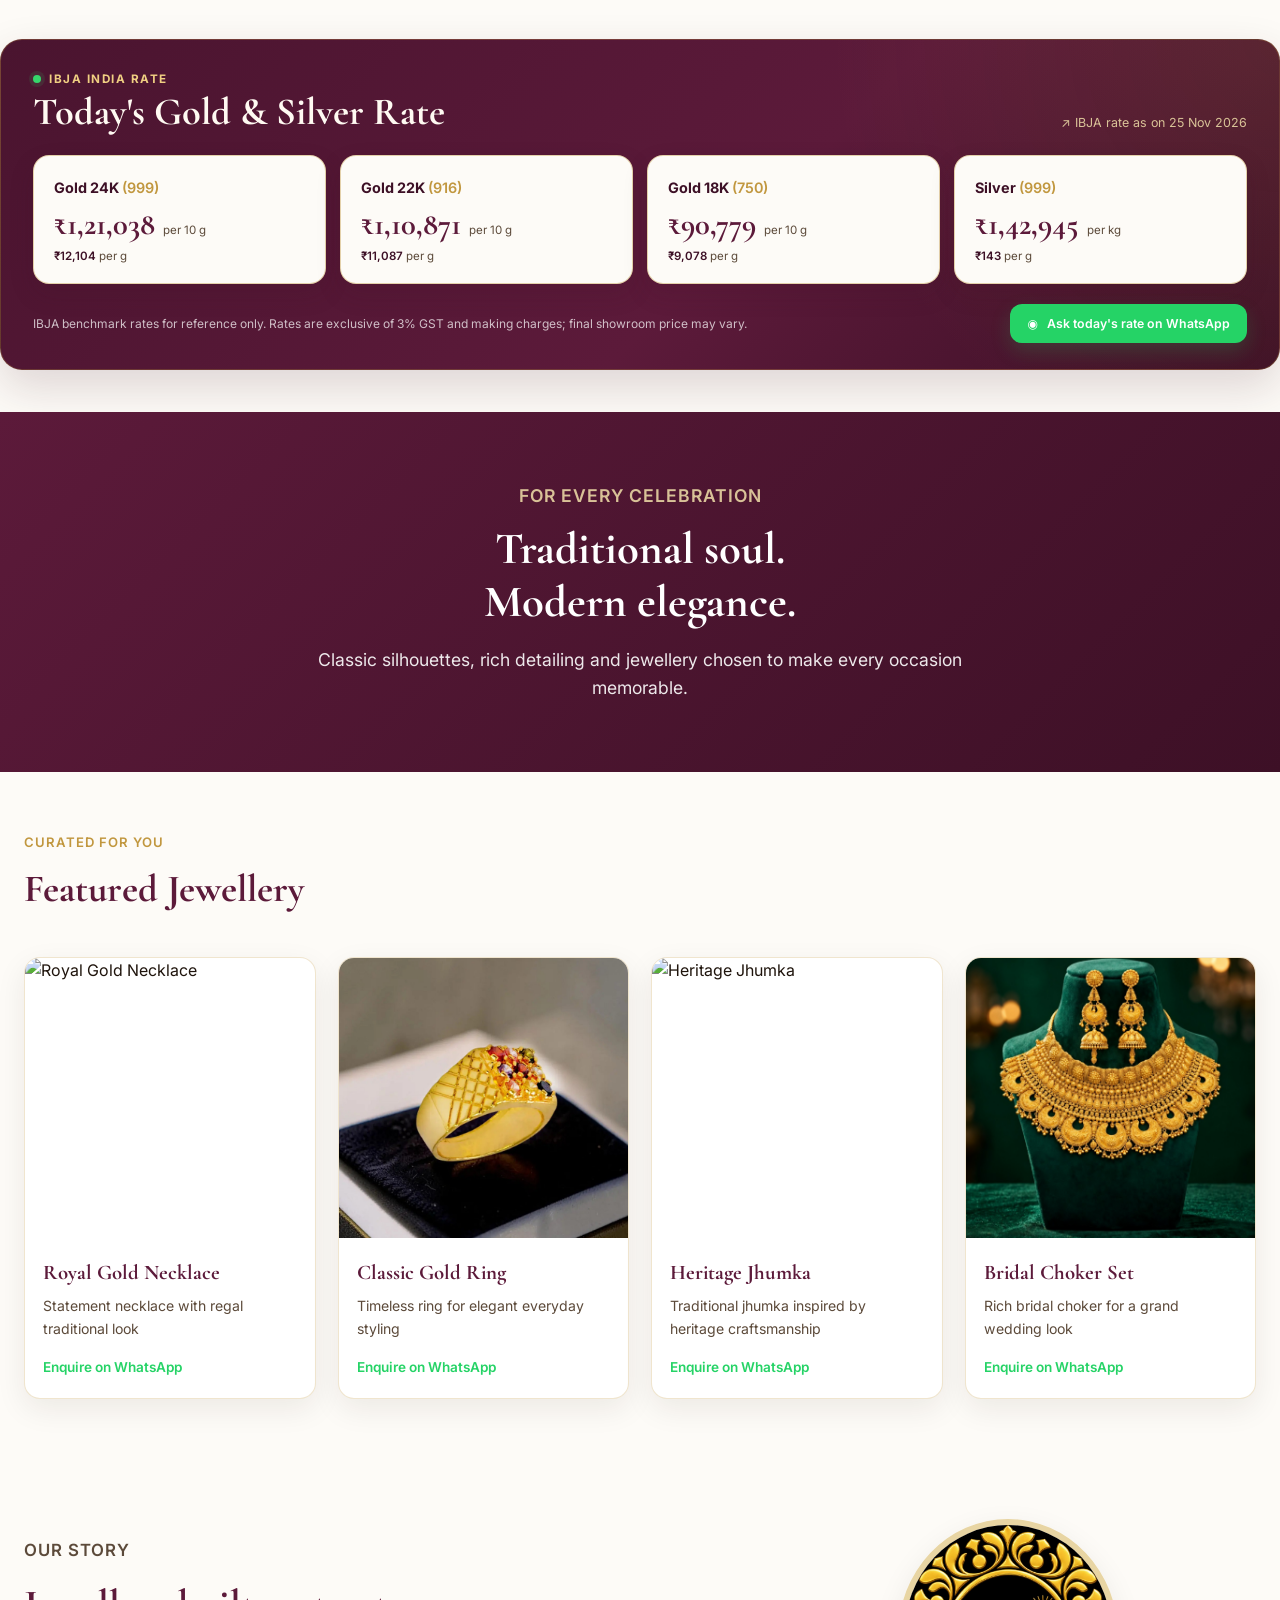
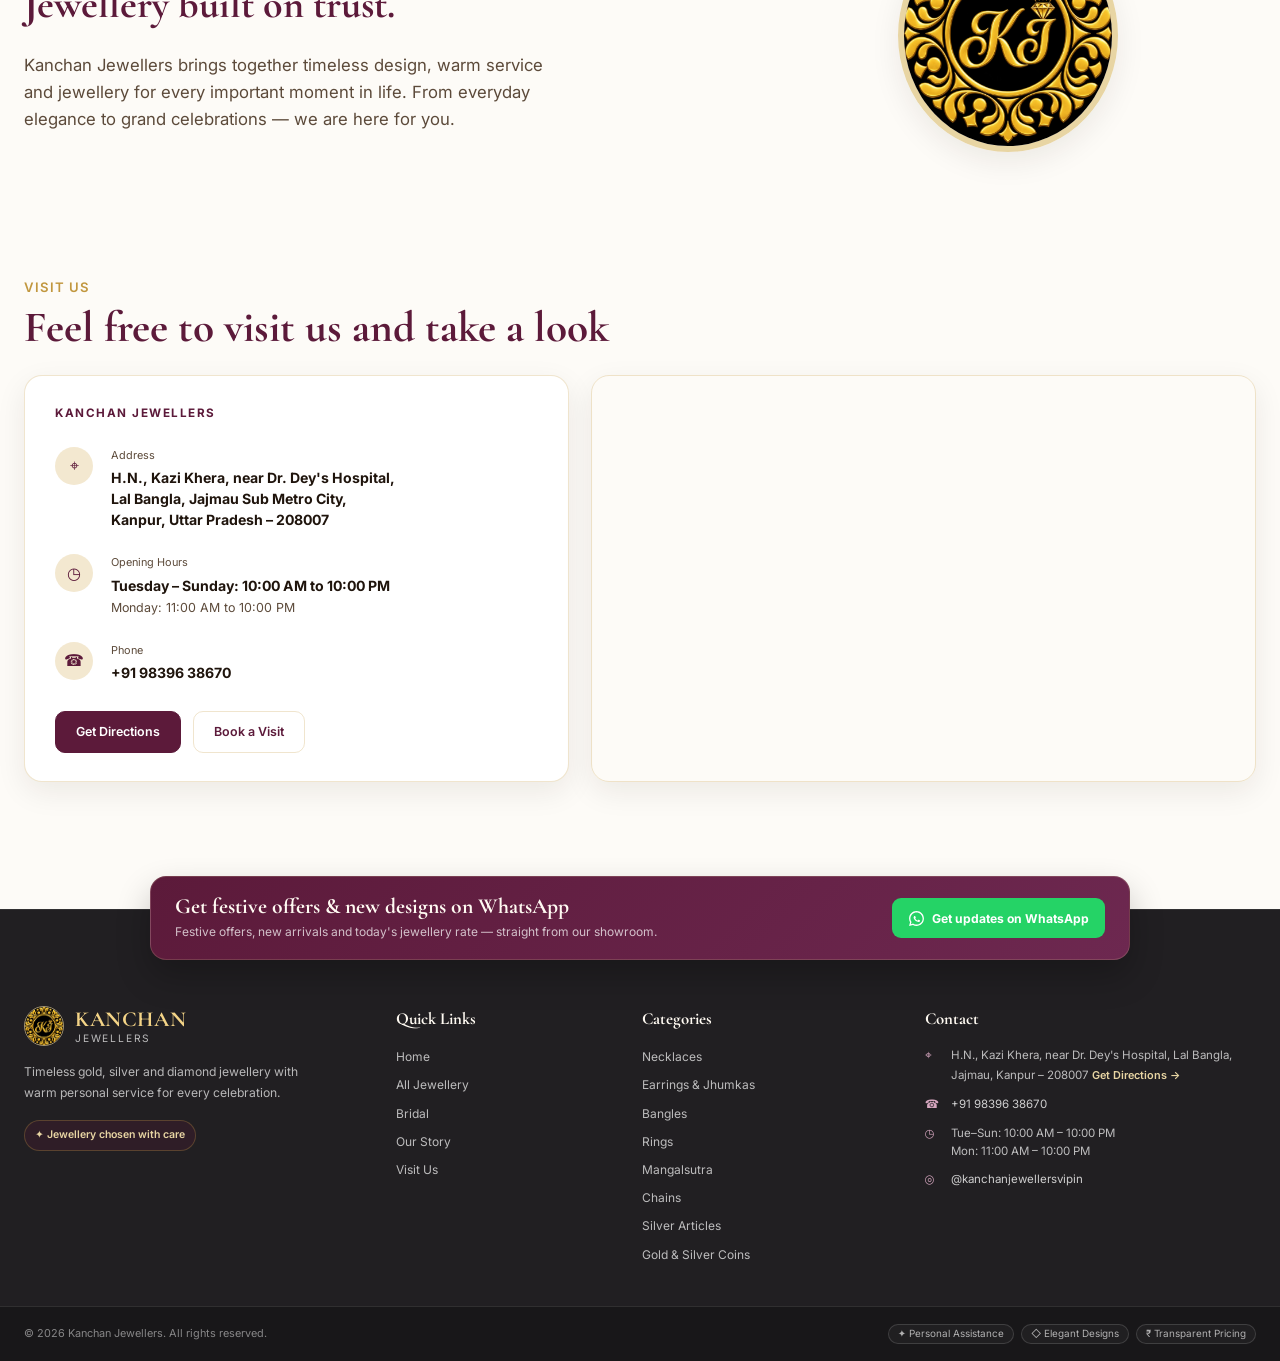
==== commit b0d16867: "Update IBJA jewellery rates" ====
--- a/index.html
+++ b/index.html
@@ -359,7 +359,7 @@
       </div>
       <div class="rates">
         <span class="rate-dot"></span>
-        <a class="top-rate-link" href="#ibjaRates" aria-label="View full IBJA gold and silver rates">IBJA Rate: <strong>Gold 22K ₹11,445/g</strong> &nbsp;•&nbsp; <strong>Silver ₹153/g</strong></a>
+        <a class="top-rate-link" href="#ibjaRates" aria-label="View full IBJA gold and silver rates">IBJA Rate: <strong>Gold 22K ₹11,087/g</strong> &nbsp;•&nbsp; <strong>Silver ₹143/g</strong></a>
       </div>
       <div class="top-right">
         <span>EN</span>
@@ -1022,33 +1022,33 @@
           <h2 id="ibjaRatesTitle">Today's Gold &amp; Silver Rate</h2>
         </div>
         <a class="ibja-source-link" href="https://ibjarates.com/" target="_blank" rel="noopener">
-          ↗ IBJA rate as on <span id="ibja-rate-date">23 Nov 2026</span>
+          ↗ IBJA rate as on <span id="ibja-rate-date">25 Nov 2026</span>
         </a>
       </div>
 
       <div class="ibja-rate-grid">
         <article class="ibja-rate-card" data-rate-key="gold999">
           <h3>Gold 24K <span>(999)</span></h3>
-          <div class="ibja-main-rate"><strong id="ibja-gold999-main">₹1,24,945</strong><span>per 10 g</span></div>
-          <p><span id="ibja-gold999-gram">₹12,495</span> per g</p>
+          <div class="ibja-main-rate"><strong id="ibja-gold999-main">₹1,21,038</strong><span>per 10 g</span></div>
+          <p><span id="ibja-gold999-gram">₹12,104</span> per g</p>
         </article>
 
         <article class="ibja-rate-card" data-rate-key="gold916">
           <h3>Gold 22K <span>(916)</span></h3>
-          <div class="ibja-main-rate"><strong id="ibja-gold916-main">₹1,14,450</strong><span>per 10 g</span></div>
-          <p><span id="ibja-gold916-gram">₹11,445</span> per g</p>
+          <div class="ibja-main-rate"><strong id="ibja-gold916-main">₹1,10,871</strong><span>per 10 g</span></div>
+          <p><span id="ibja-gold916-gram">₹11,087</span> per g</p>
         </article>
 
         <article class="ibja-rate-card" data-rate-key="gold750">
           <h3>Gold 18K <span>(750)</span></h3>
-          <div class="ibja-main-rate"><strong id="ibja-gold750-main">₹93,709</strong><span>per 10 g</span></div>
-          <p><span id="ibja-gold750-gram">₹9,371</span> per g</p>
+          <div class="ibja-main-rate"><strong id="ibja-gold750-main">₹90,779</strong><span>per 10 g</span></div>
+          <p><span id="ibja-gold750-gram">₹9,078</span> per g</p>
         </article>
 
         <article class="ibja-rate-card silver" data-rate-key="silver999">
           <h3>Silver <span>(999)</span></h3>
-          <div class="ibja-main-rate"><strong id="ibja-silver999-main">₹1,52,625</strong><span>per kg</span></div>
-          <p><span id="ibja-silver999-gram">₹153</span> per g</p>
+          <div class="ibja-main-rate"><strong id="ibja-silver999-main">₹1,42,945</strong><span>per kg</span></div>
+          <p><span id="ibja-silver999-gram">₹143</span> per g</p>
         </article>
       </div>
 
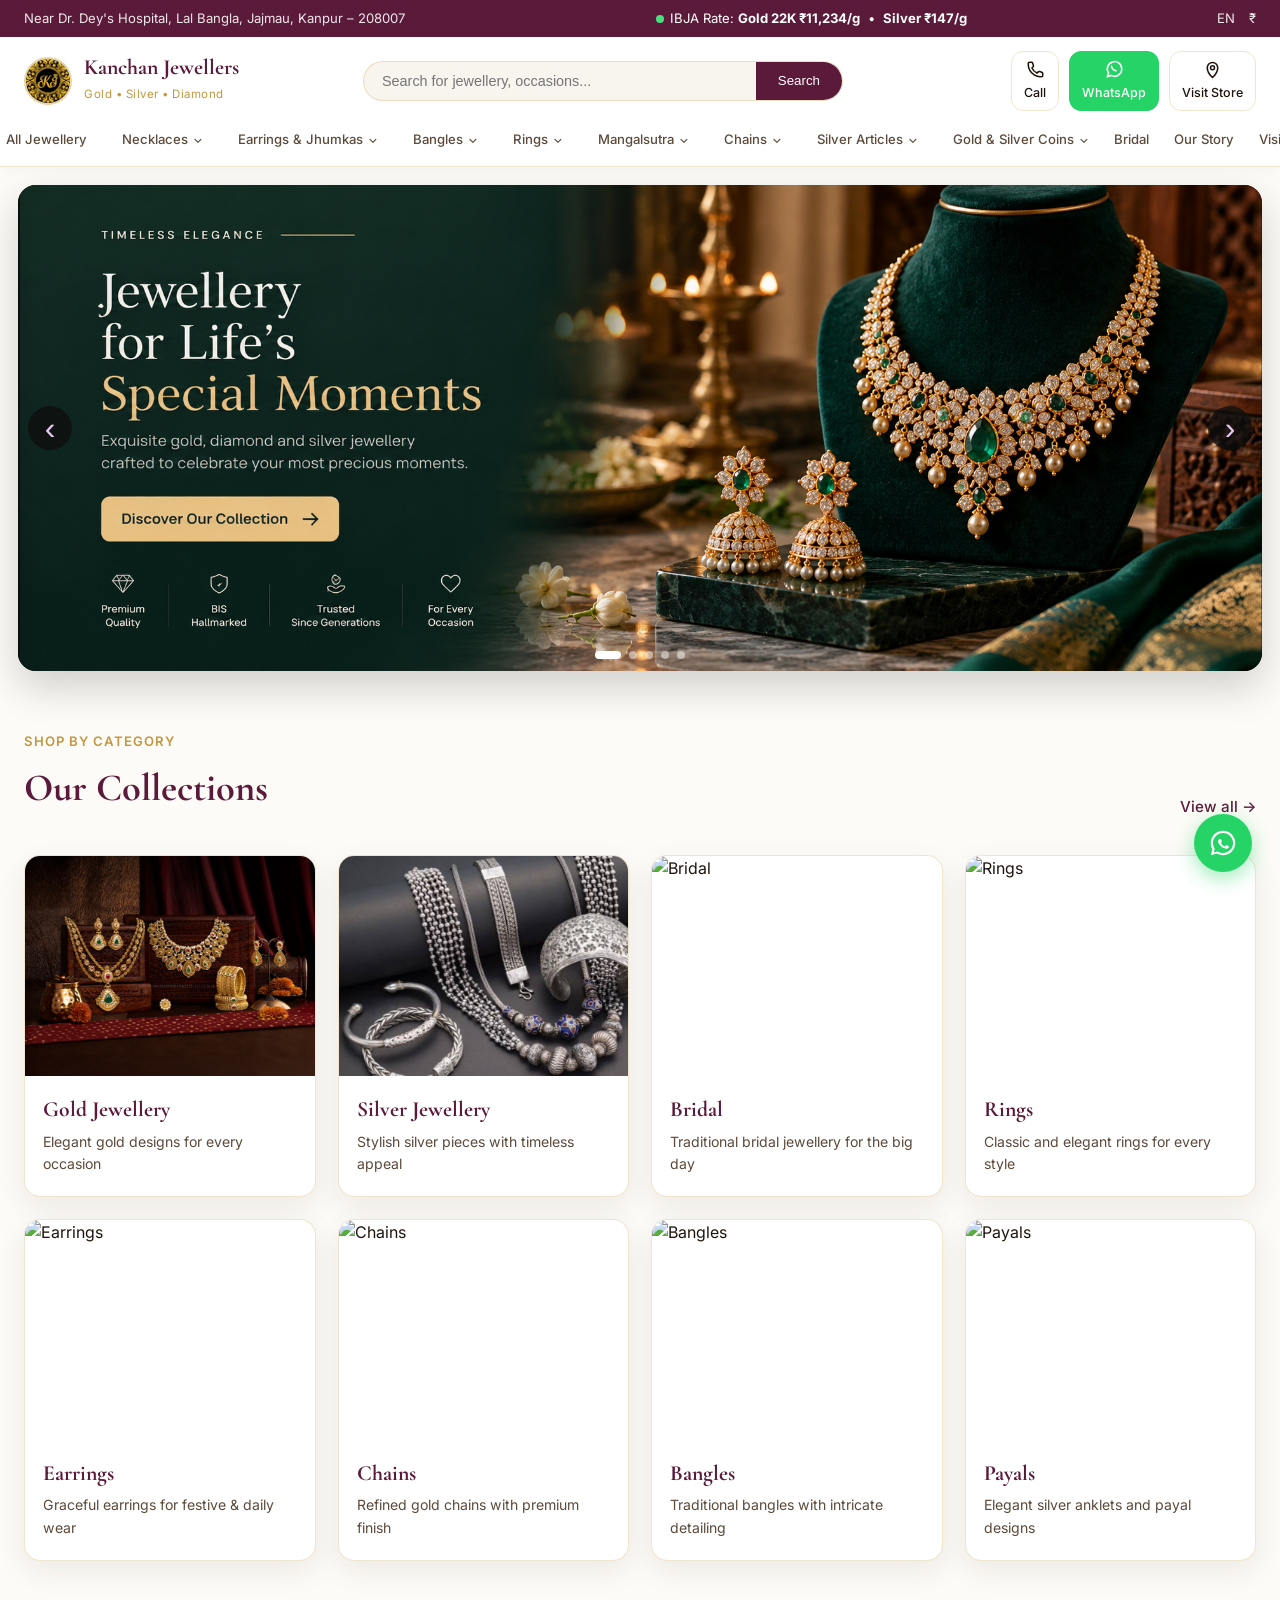
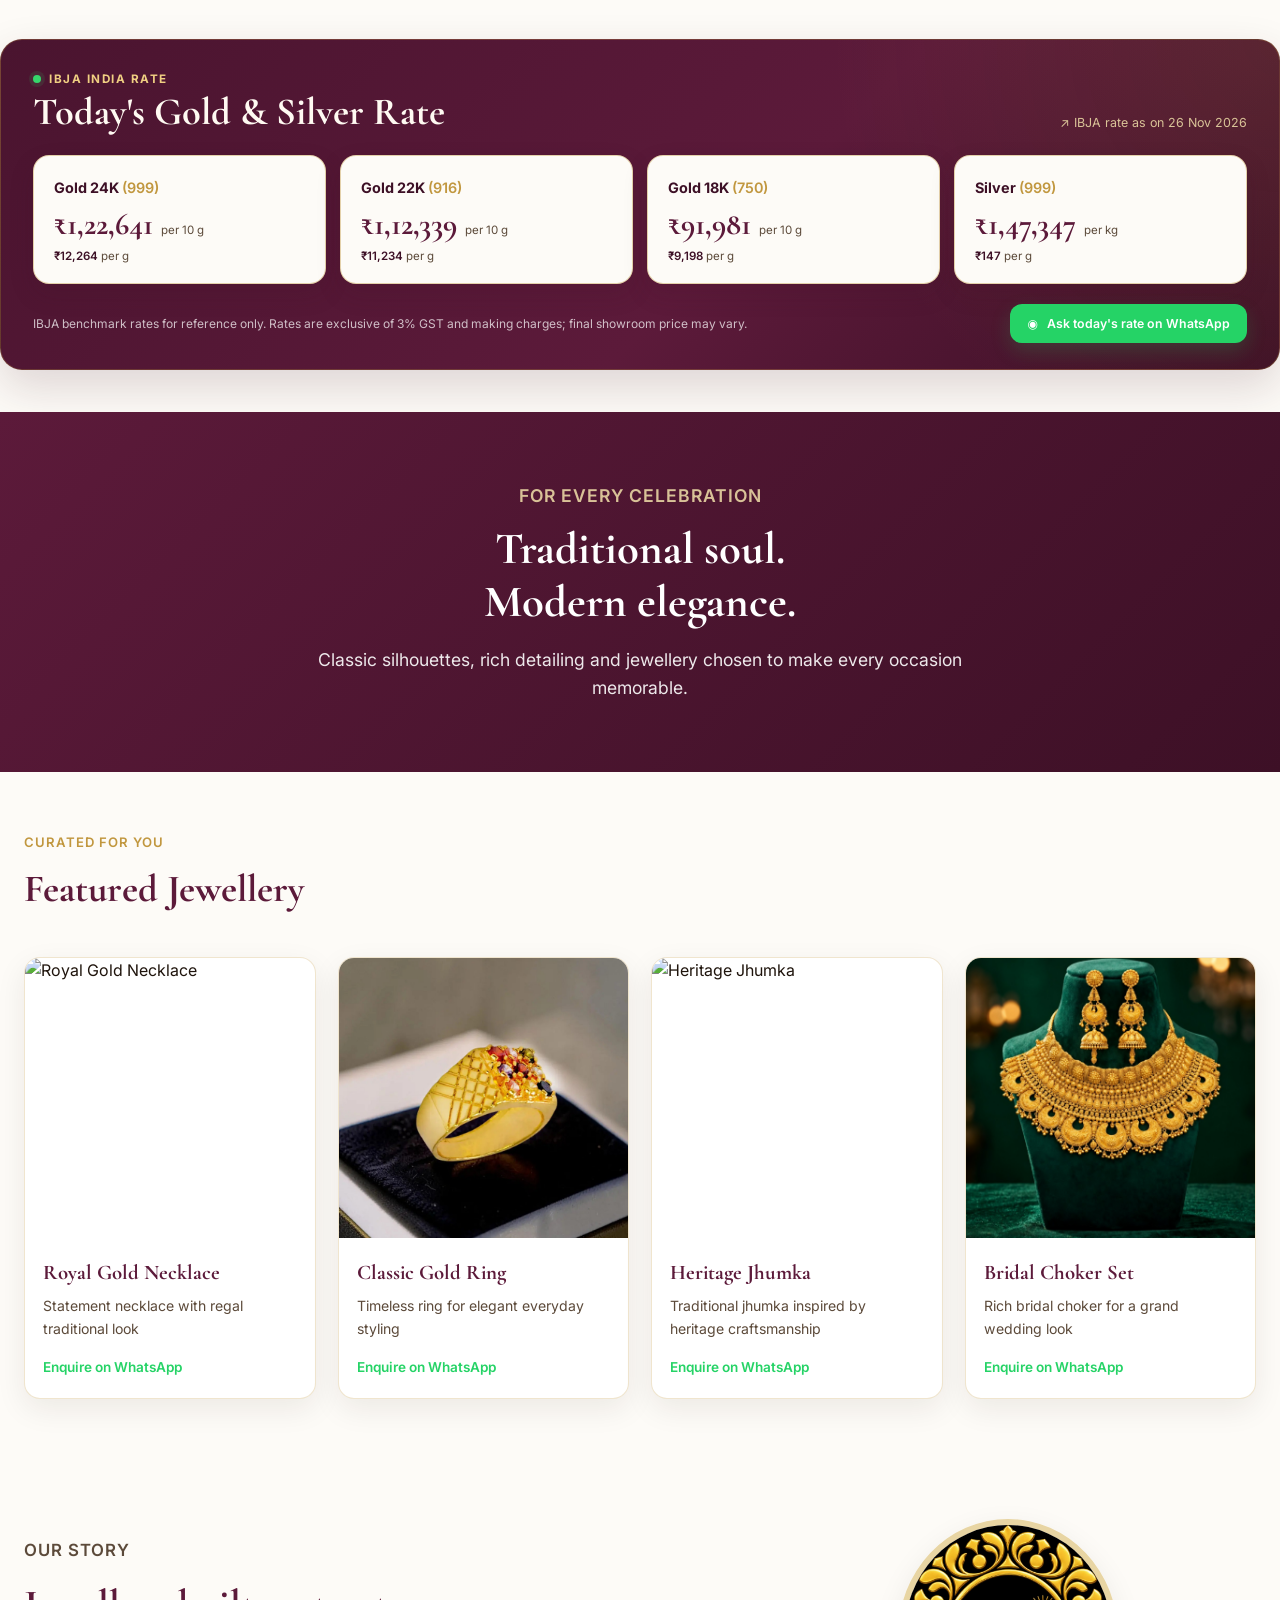
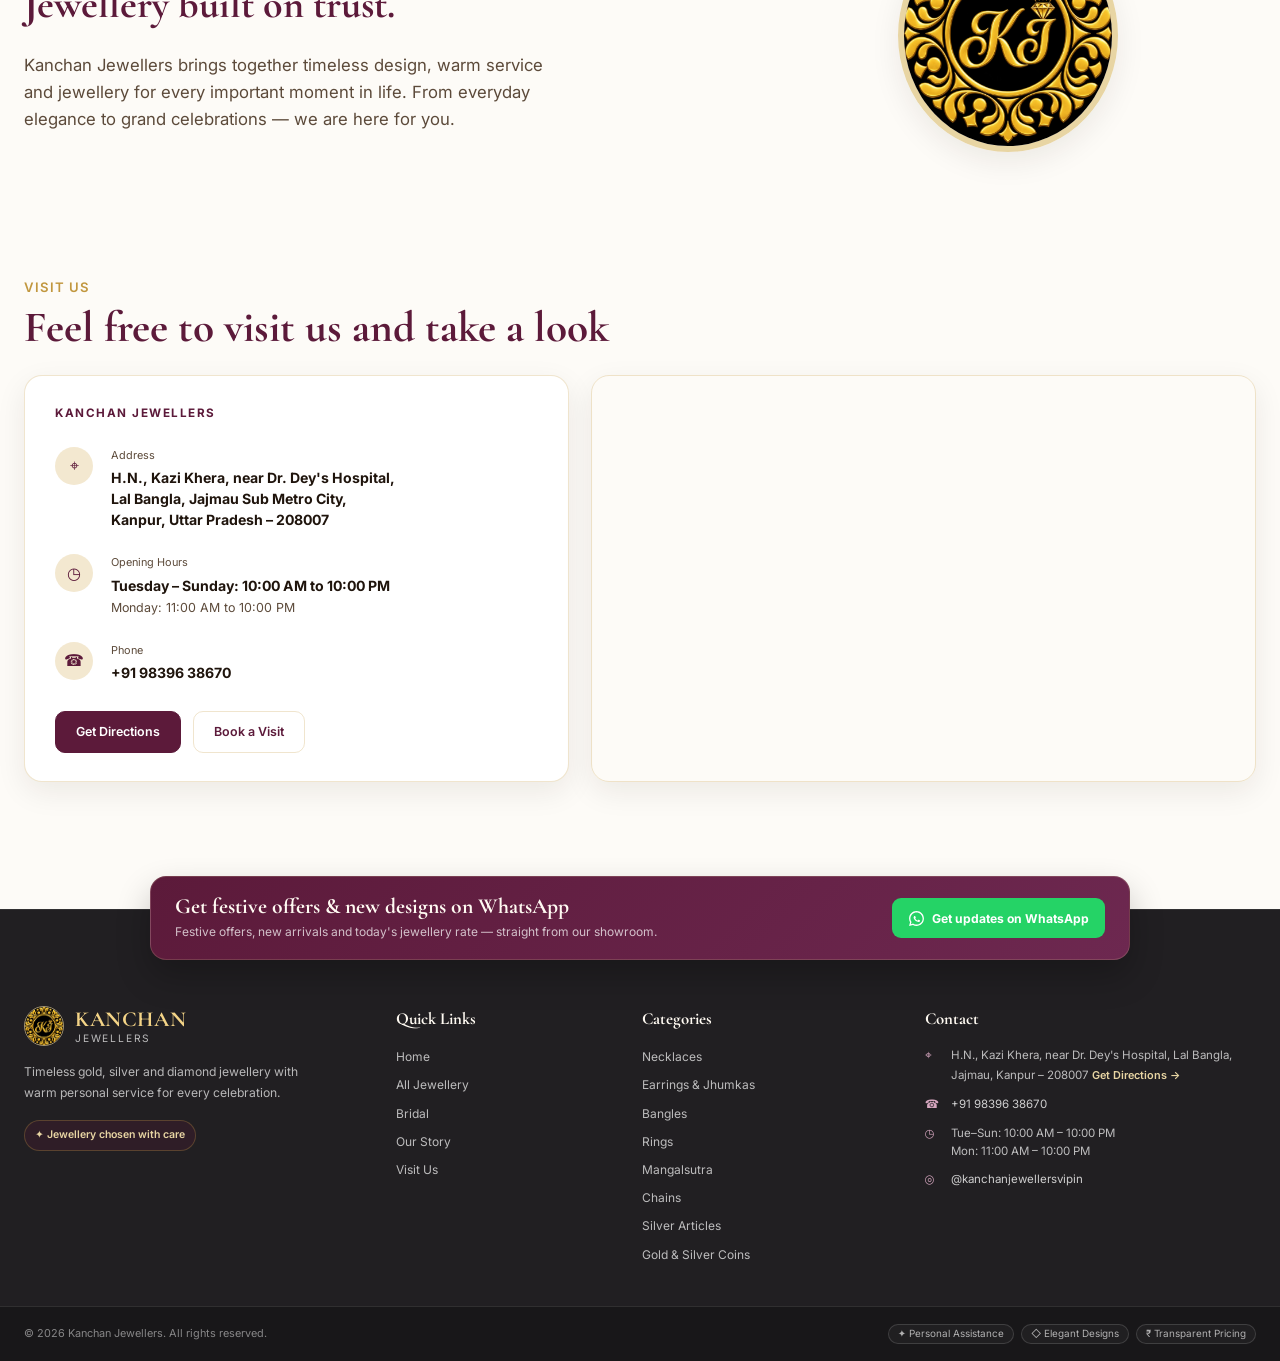
==== commit 4bdb6de5: "Update IBJA jewellery rates" ====
--- a/index.html
+++ b/index.html
@@ -359,7 +359,7 @@
       </div>
       <div class="rates">
         <span class="rate-dot"></span>
-        <a class="top-rate-link" href="#ibjaRates" aria-label="View full IBJA gold and silver rates">IBJA Rate: <strong>Gold 22K ₹11,087/g</strong> &nbsp;•&nbsp; <strong>Silver ₹143/g</strong></a>
+        <a class="top-rate-link" href="#ibjaRates" aria-label="View full IBJA gold and silver rates">IBJA Rate: <strong>Gold 22K ₹11,234/g</strong> &nbsp;•&nbsp; <strong>Silver ₹147/g</strong></a>
       </div>
       <div class="top-right">
         <span>EN</span>
@@ -1022,33 +1022,33 @@
           <h2 id="ibjaRatesTitle">Today's Gold &amp; Silver Rate</h2>
         </div>
         <a class="ibja-source-link" href="https://ibjarates.com/" target="_blank" rel="noopener">
-          ↗ IBJA rate as on <span id="ibja-rate-date">25 Nov 2026</span>
+          ↗ IBJA rate as on <span id="ibja-rate-date">26 Nov 2026</span>
         </a>
       </div>
 
       <div class="ibja-rate-grid">
         <article class="ibja-rate-card" data-rate-key="gold999">
           <h3>Gold 24K <span>(999)</span></h3>
-          <div class="ibja-main-rate"><strong id="ibja-gold999-main">₹1,21,038</strong><span>per 10 g</span></div>
-          <p><span id="ibja-gold999-gram">₹12,104</span> per g</p>
+          <div class="ibja-main-rate"><strong id="ibja-gold999-main">₹1,22,641</strong><span>per 10 g</span></div>
+          <p><span id="ibja-gold999-gram">₹12,264</span> per g</p>
         </article>
 
         <article class="ibja-rate-card" data-rate-key="gold916">
           <h3>Gold 22K <span>(916)</span></h3>
-          <div class="ibja-main-rate"><strong id="ibja-gold916-main">₹1,10,871</strong><span>per 10 g</span></div>
-          <p><span id="ibja-gold916-gram">₹11,087</span> per g</p>
+          <div class="ibja-main-rate"><strong id="ibja-gold916-main">₹1,12,339</strong><span>per 10 g</span></div>
+          <p><span id="ibja-gold916-gram">₹11,234</span> per g</p>
         </article>
 
         <article class="ibja-rate-card" data-rate-key="gold750">
           <h3>Gold 18K <span>(750)</span></h3>
-          <div class="ibja-main-rate"><strong id="ibja-gold750-main">₹90,779</strong><span>per 10 g</span></div>
-          <p><span id="ibja-gold750-gram">₹9,078</span> per g</p>
+          <div class="ibja-main-rate"><strong id="ibja-gold750-main">₹91,981</strong><span>per 10 g</span></div>
+          <p><span id="ibja-gold750-gram">₹9,198</span> per g</p>
         </article>
 
         <article class="ibja-rate-card silver" data-rate-key="silver999">
           <h3>Silver <span>(999)</span></h3>
-          <div class="ibja-main-rate"><strong id="ibja-silver999-main">₹1,42,945</strong><span>per kg</span></div>
-          <p><span id="ibja-silver999-gram">₹143</span> per g</p>
+          <div class="ibja-main-rate"><strong id="ibja-silver999-main">₹1,47,347</strong><span>per kg</span></div>
+          <p><span id="ibja-silver999-gram">₹147</span> per g</p>
         </article>
       </div>
 
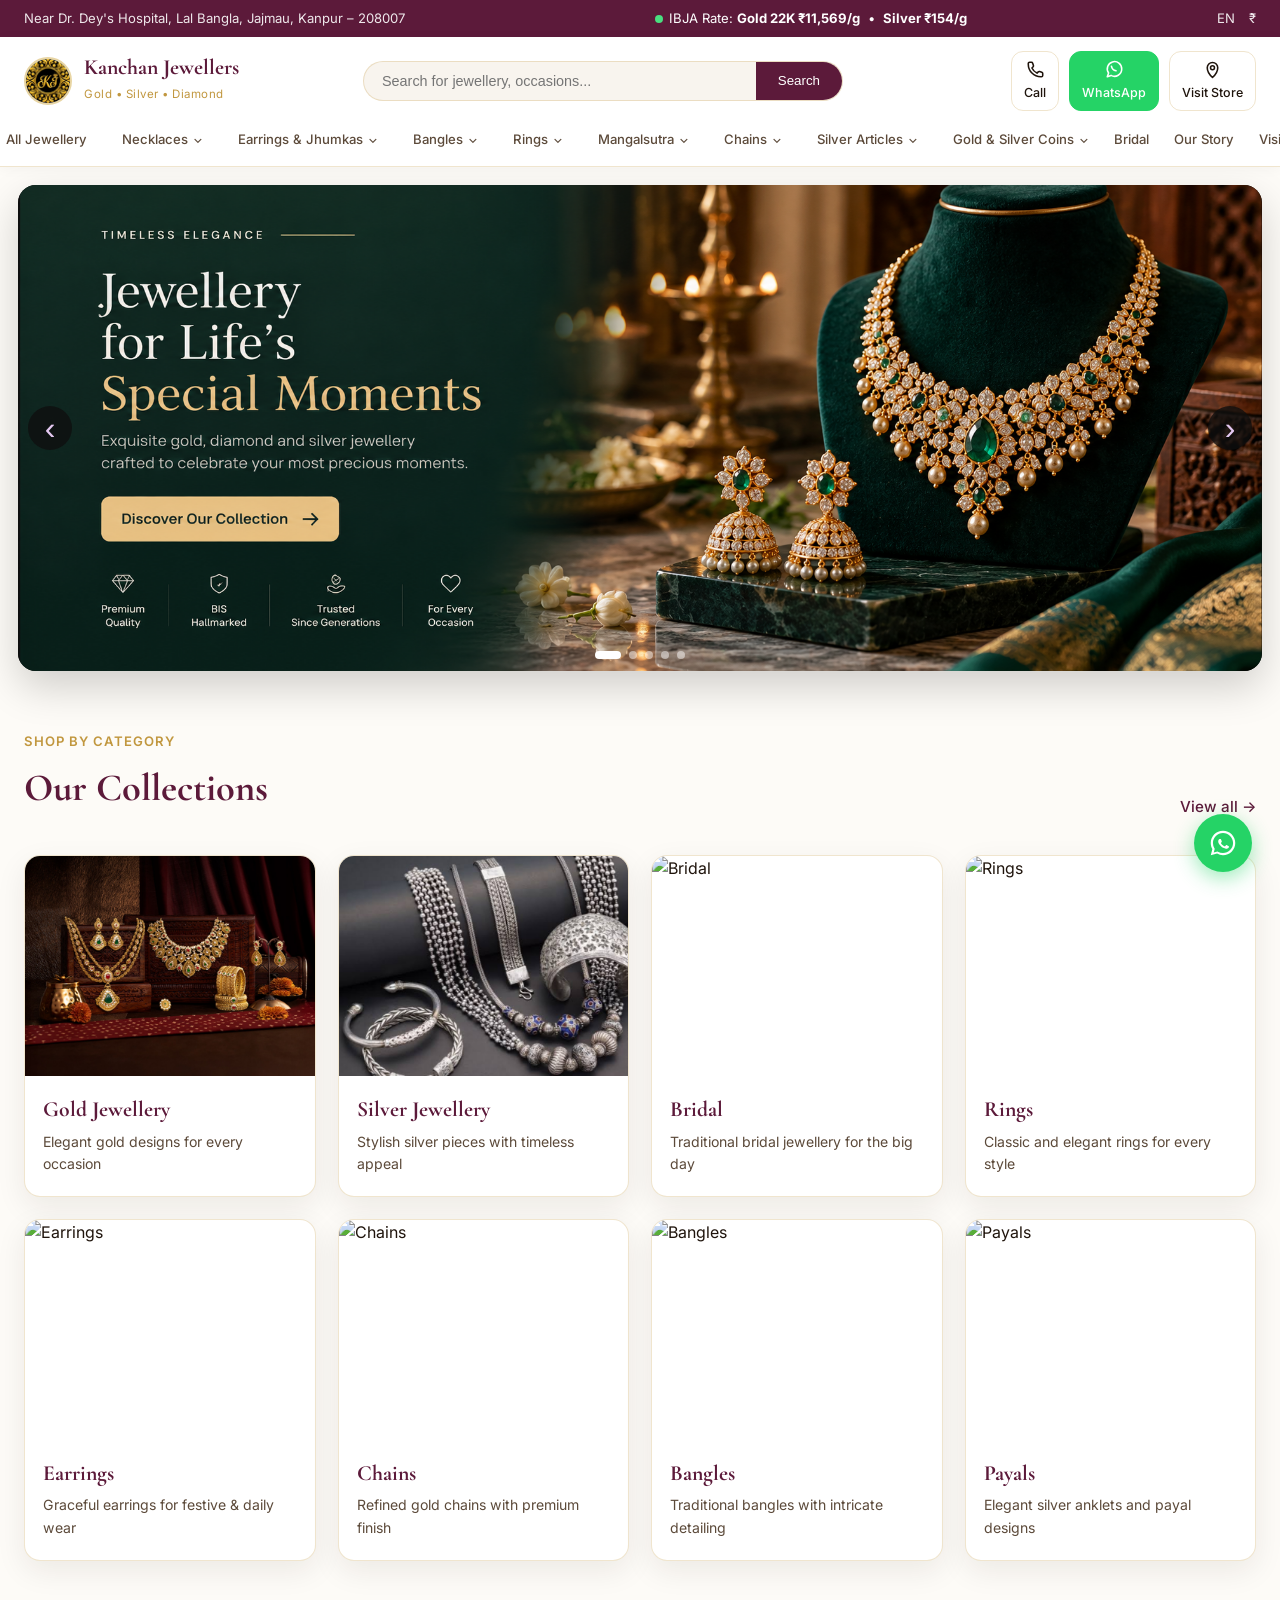
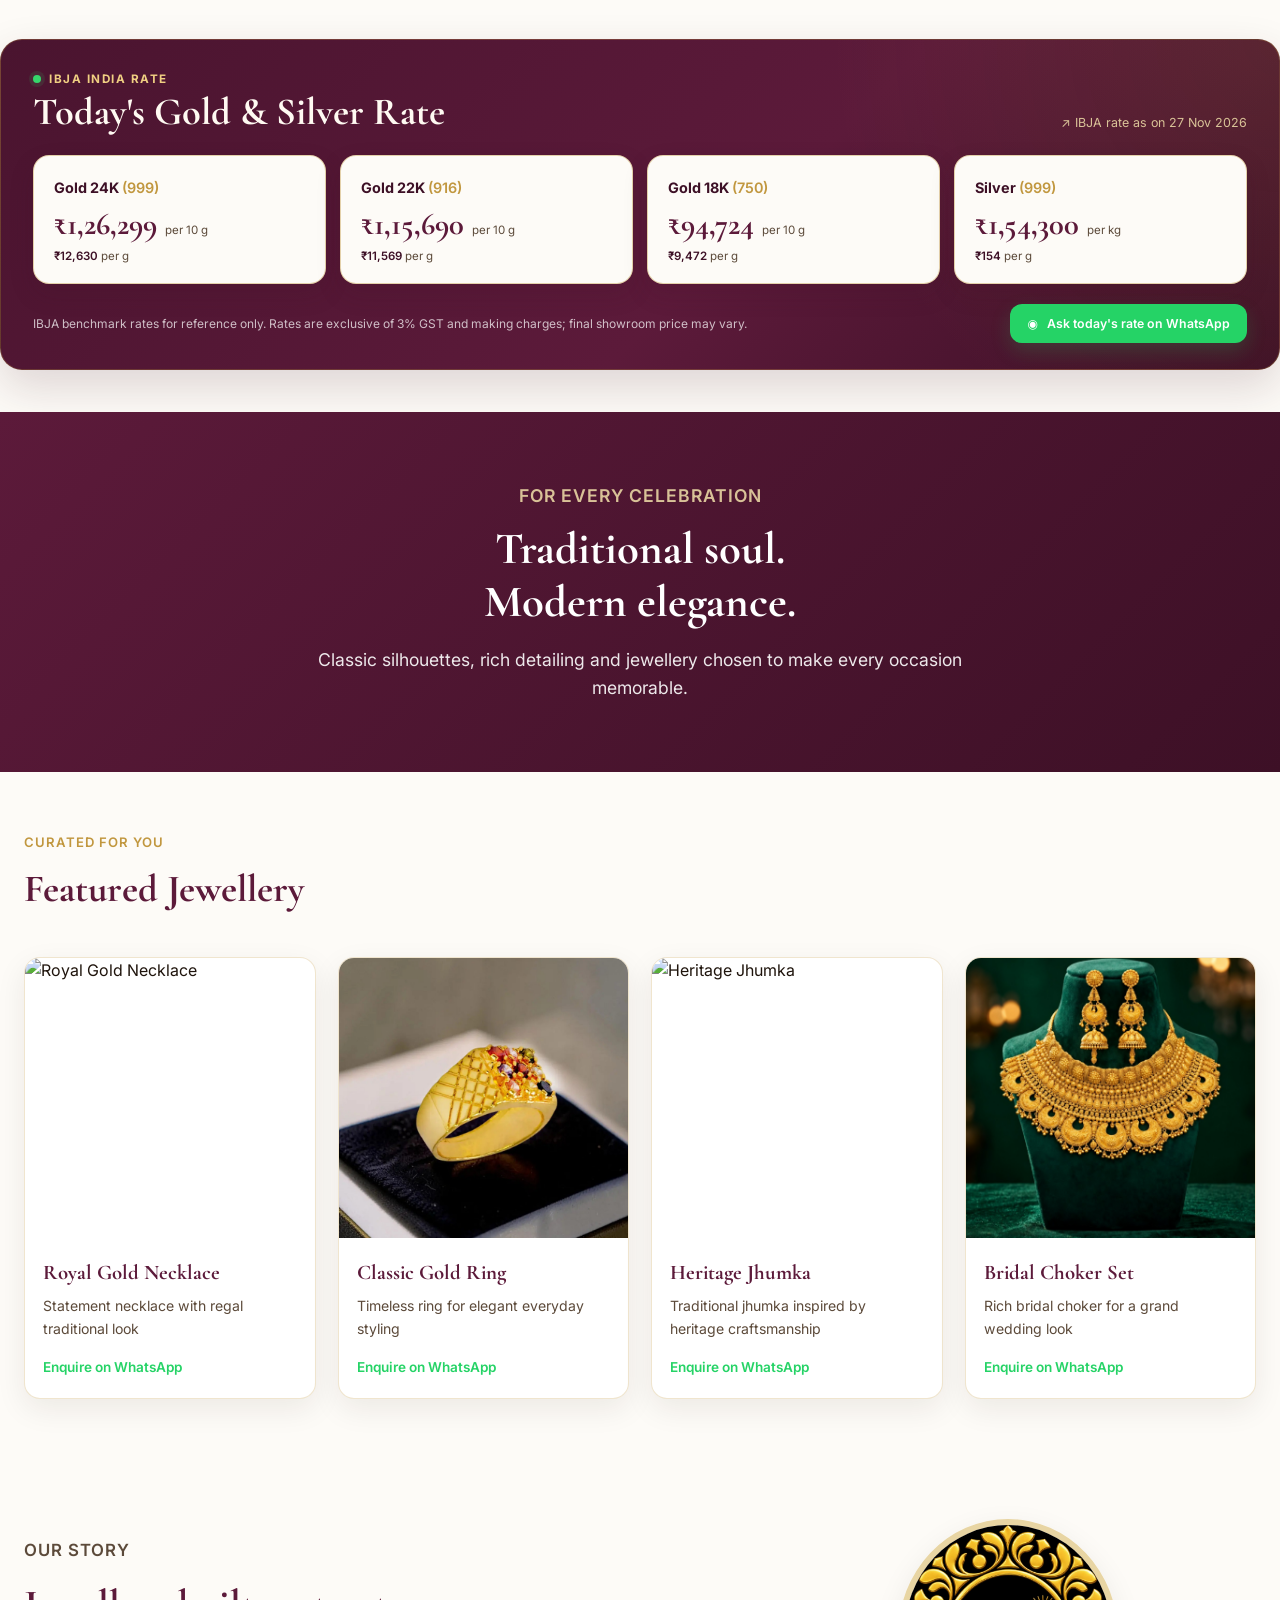
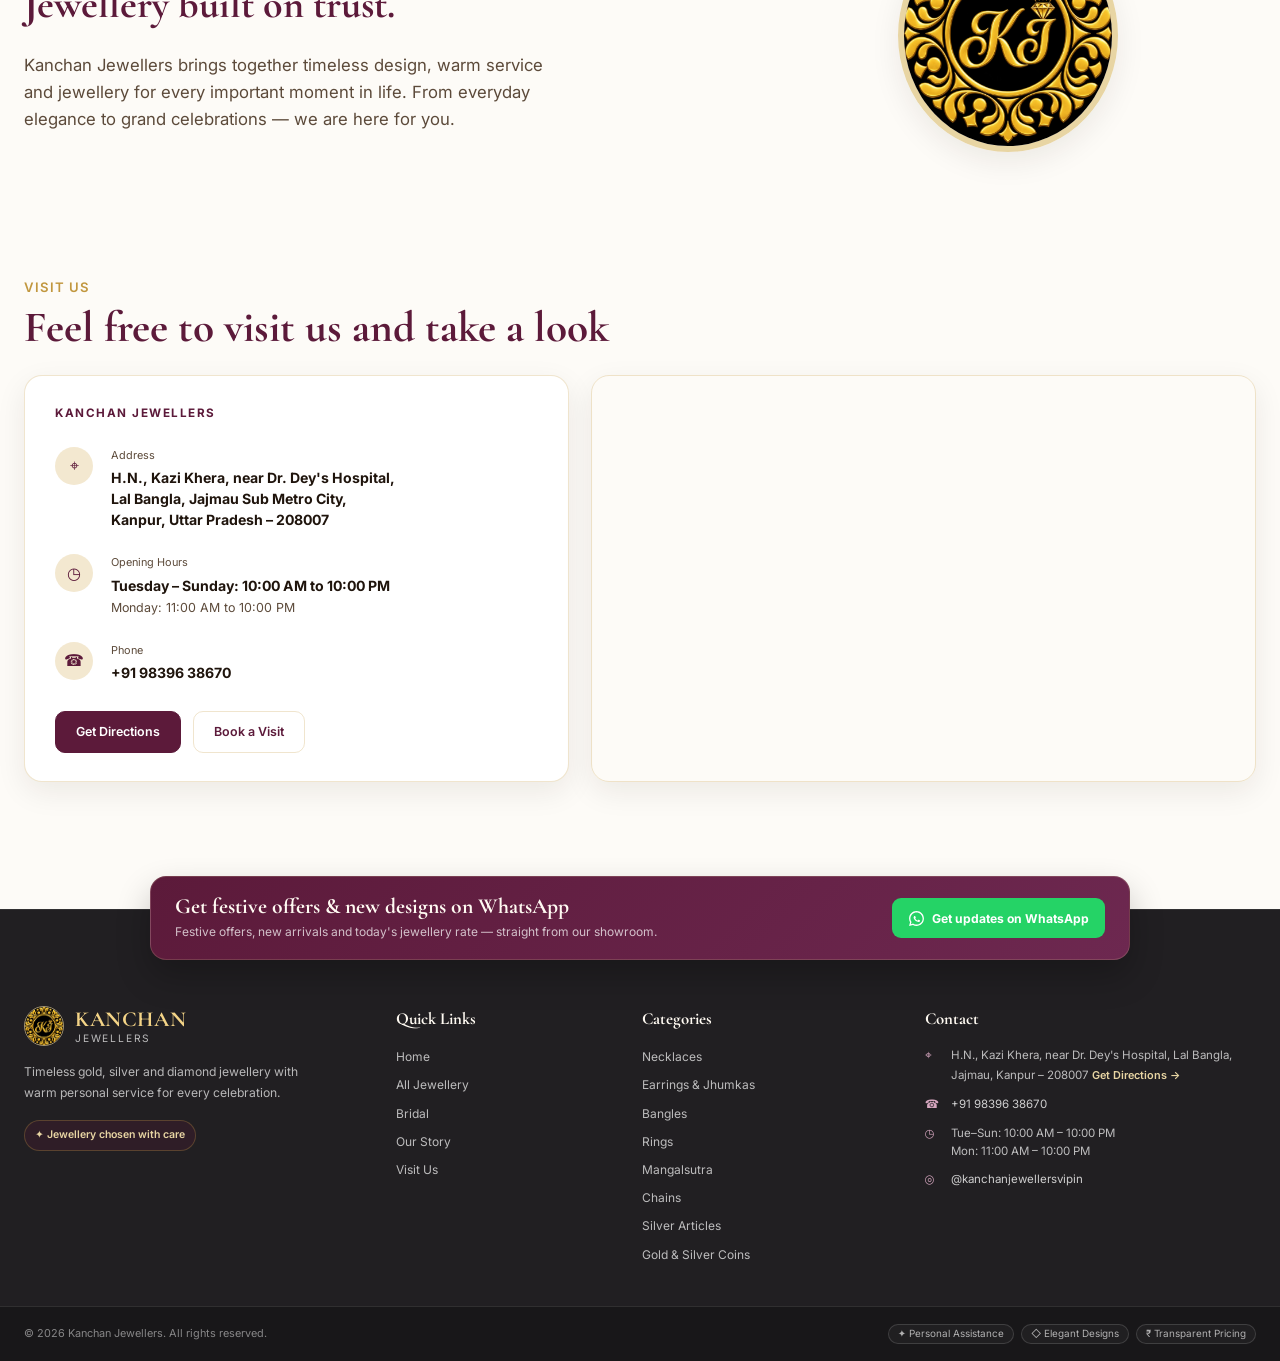
==== commit 193a075d: "Update IBJA jewellery rates" ====
--- a/index.html
+++ b/index.html
@@ -359,7 +359,7 @@
       </div>
       <div class="rates">
         <span class="rate-dot"></span>
-        <a class="top-rate-link" href="#ibjaRates" aria-label="View full IBJA gold and silver rates">IBJA Rate: <strong>Gold 22K ₹11,234/g</strong> &nbsp;•&nbsp; <strong>Silver ₹147/g</strong></a>
+        <a class="top-rate-link" href="#ibjaRates" aria-label="View full IBJA gold and silver rates">IBJA Rate: <strong>Gold 22K ₹11,569/g</strong> &nbsp;•&nbsp; <strong>Silver ₹154/g</strong></a>
       </div>
       <div class="top-right">
         <span>EN</span>
@@ -1022,33 +1022,33 @@
           <h2 id="ibjaRatesTitle">Today's Gold &amp; Silver Rate</h2>
         </div>
         <a class="ibja-source-link" href="https://ibjarates.com/" target="_blank" rel="noopener">
-          ↗ IBJA rate as on <span id="ibja-rate-date">26 Nov 2026</span>
+          ↗ IBJA rate as on <span id="ibja-rate-date">27 Nov 2026</span>
         </a>
       </div>
 
       <div class="ibja-rate-grid">
         <article class="ibja-rate-card" data-rate-key="gold999">
           <h3>Gold 24K <span>(999)</span></h3>
-          <div class="ibja-main-rate"><strong id="ibja-gold999-main">₹1,22,641</strong><span>per 10 g</span></div>
-          <p><span id="ibja-gold999-gram">₹12,264</span> per g</p>
+          <div class="ibja-main-rate"><strong id="ibja-gold999-main">₹1,26,299</strong><span>per 10 g</span></div>
+          <p><span id="ibja-gold999-gram">₹12,630</span> per g</p>
         </article>
 
         <article class="ibja-rate-card" data-rate-key="gold916">
           <h3>Gold 22K <span>(916)</span></h3>
-          <div class="ibja-main-rate"><strong id="ibja-gold916-main">₹1,12,339</strong><span>per 10 g</span></div>
-          <p><span id="ibja-gold916-gram">₹11,234</span> per g</p>
+          <div class="ibja-main-rate"><strong id="ibja-gold916-main">₹1,15,690</strong><span>per 10 g</span></div>
+          <p><span id="ibja-gold916-gram">₹11,569</span> per g</p>
         </article>
 
         <article class="ibja-rate-card" data-rate-key="gold750">
           <h3>Gold 18K <span>(750)</span></h3>
-          <div class="ibja-main-rate"><strong id="ibja-gold750-main">₹91,981</strong><span>per 10 g</span></div>
-          <p><span id="ibja-gold750-gram">₹9,198</span> per g</p>
+          <div class="ibja-main-rate"><strong id="ibja-gold750-main">₹94,724</strong><span>per 10 g</span></div>
+          <p><span id="ibja-gold750-gram">₹9,472</span> per g</p>
         </article>
 
         <article class="ibja-rate-card silver" data-rate-key="silver999">
           <h3>Silver <span>(999)</span></h3>
-          <div class="ibja-main-rate"><strong id="ibja-silver999-main">₹1,47,347</strong><span>per kg</span></div>
-          <p><span id="ibja-silver999-gram">₹147</span> per g</p>
+          <div class="ibja-main-rate"><strong id="ibja-silver999-main">₹1,54,300</strong><span>per kg</span></div>
+          <p><span id="ibja-silver999-gram">₹154</span> per g</p>
         </article>
       </div>
 
